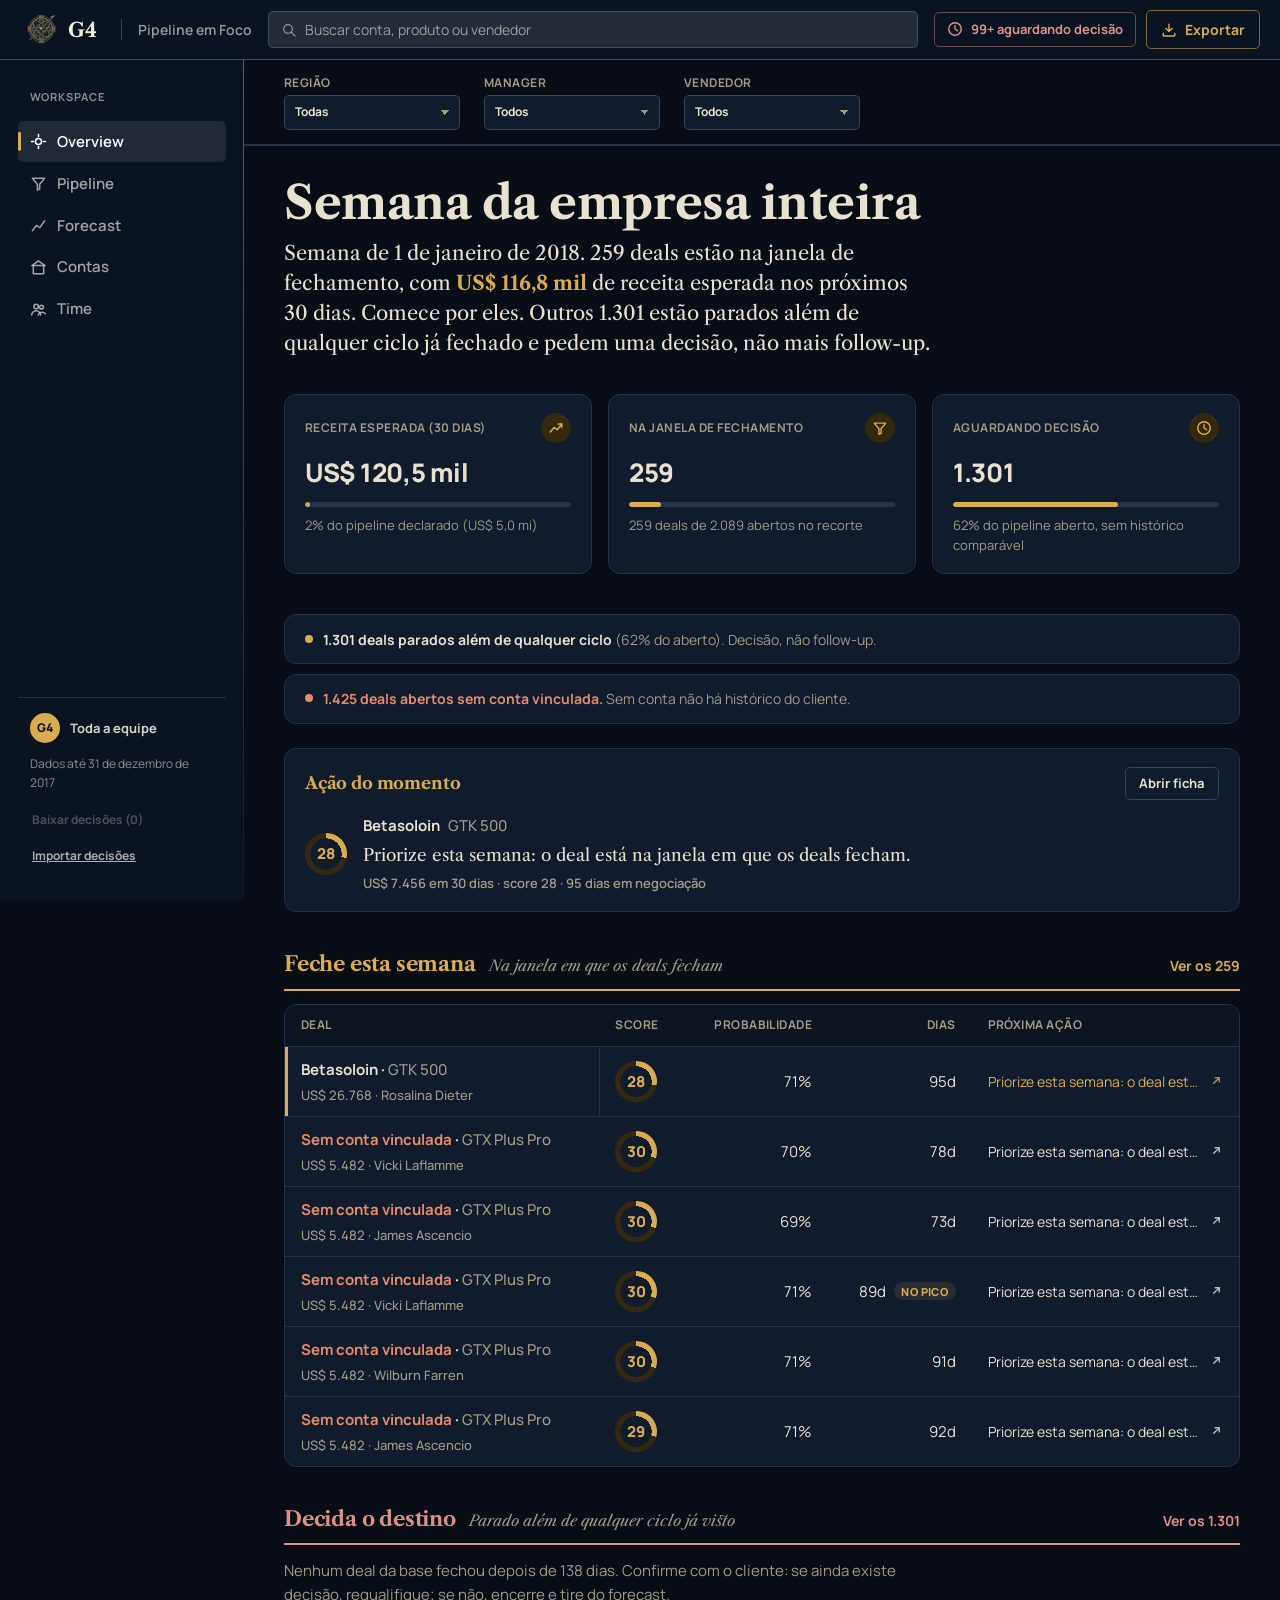
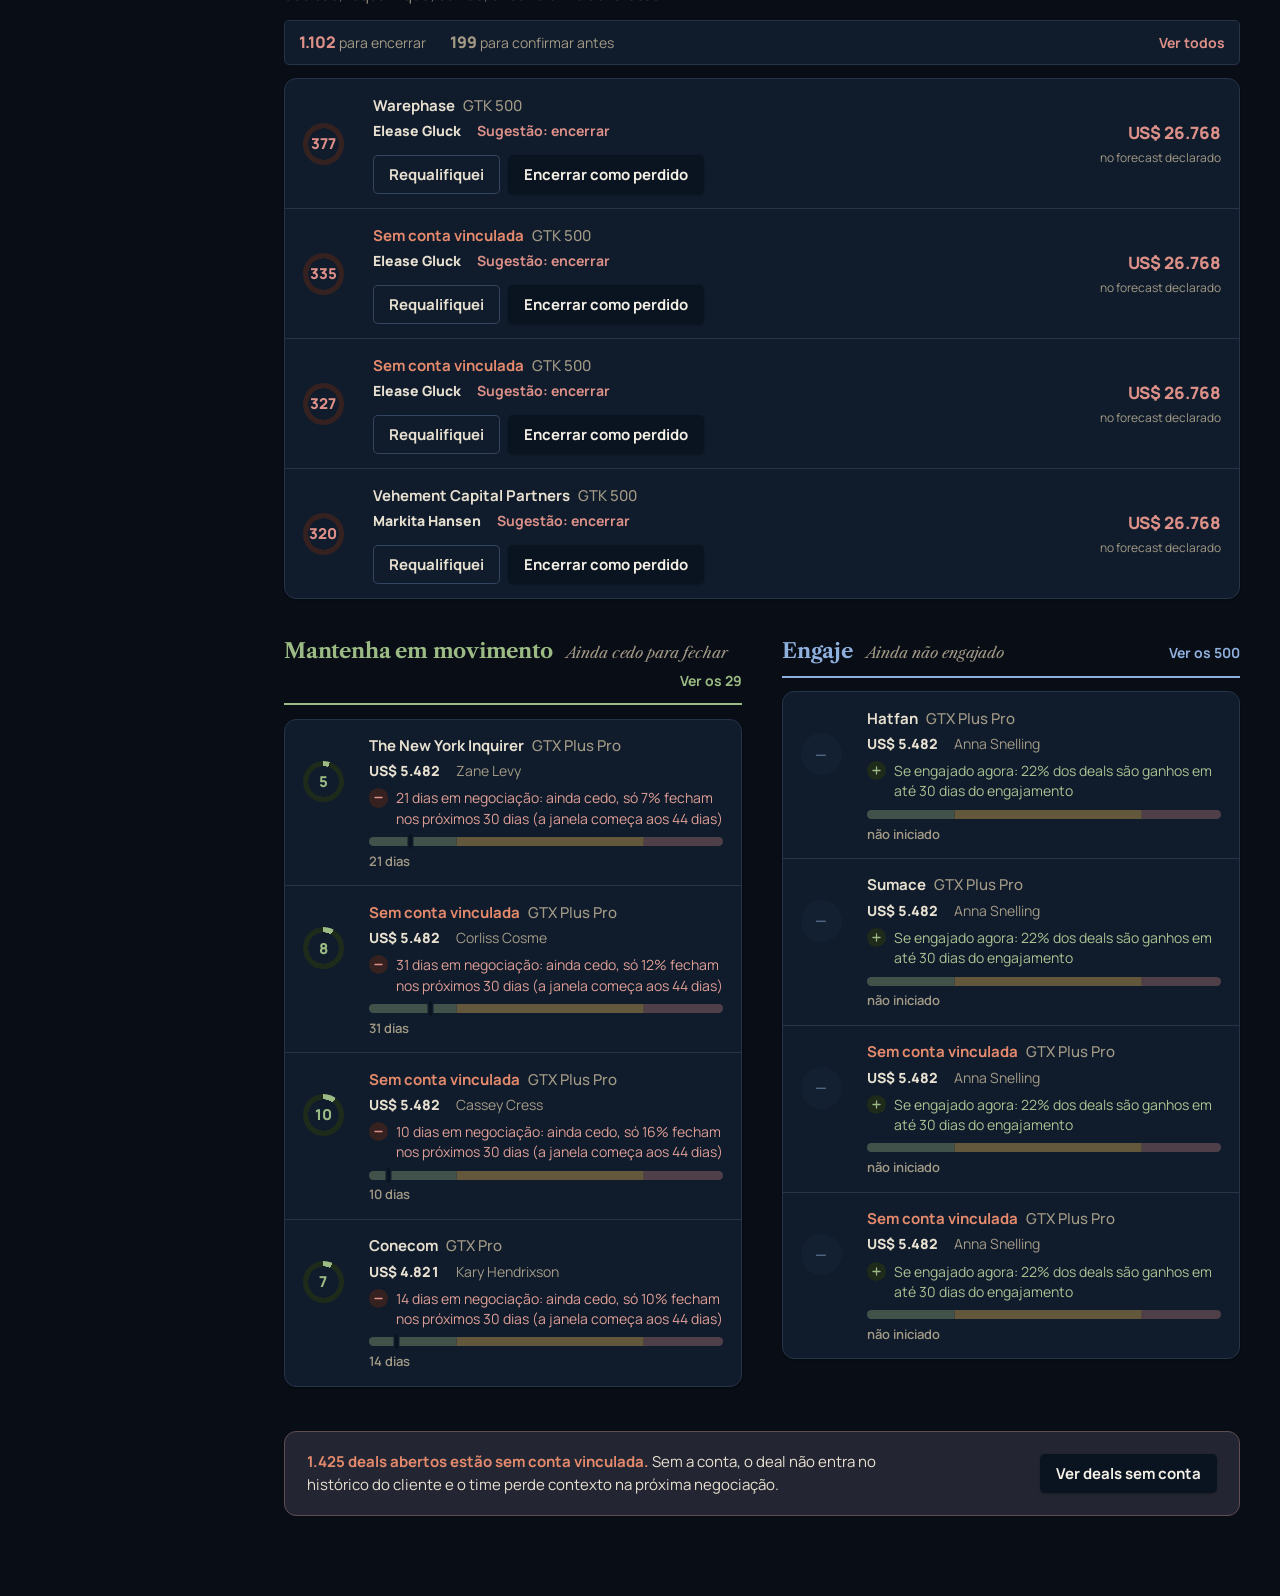
==== index.html @ a4f20138 "Publica o app em GitHub Pages (build de 2026-09-24, commit 1e67bb8) Site estático gerado por 'npm ru" ====
<!doctype html>
<html lang="pt-BR">
  <head>
    <meta charset="UTF-8" />
    <meta name="viewport" content="width=device-width, initial-scale=1.0" />
    <title>Pipeline em Foco</title>
    <meta name="description" content="Onde cada vendedor deve focar esta semana, com o porquê de cada prioridade." />
    <link rel="icon" type="image/png" href="./favicon.png" />
    <link rel="preconnect" href="https://fonts.googleapis.com" />
    <link rel="preconnect" href="https://fonts.gstatic.com" crossorigin />
    <link href="https://fonts.googleapis.com/css2?family=Libre+Caslon+Text:ital,wght@0,400;0,700;1,400&family=Manrope:wght@400;500;600;700;800&display=swap" rel="stylesheet" />
    <script type="module" crossorigin src="./assets/index-DVc0mkAf.js"></script>
    <link rel="stylesheet" crossorigin href="./assets/index-DlvAjtFI.css">
  </head>
  <body>
    <div id="root"></div>
  </body>
</html>
---- assets/index-DlvAjtFI.css ----
:root{--paper:#080d16;--surface:#101c2c;--surface-2:#0d1521;--navy:#0a1421;--navy-2:#16283f;--ink:#e8e0d0;--muted:#a39a86;--line:#263349;--line-strong:#34455e;--fechar:#d9ac52;--fechar-soft:#33290f;--decidir:#dd9088;--decidir-soft:#35211f;--avancar:#9cbb84;--avancar-soft:#1e2a1a;--prospectar:#8fb0dd;--prospectar-soft:#172538;--gold:#d9ac52;--warn:#e58a6c;--focus:#8fb0dd;--decidir-on-navy:#dd9088;--radius-s:5px;--radius-m:12px;--radius-l:16px;--shadow-sm:0 1px 2px #0000004d;--shadow-md:0 8px 24px #0006;--ease:cubic-bezier(.2, .7, .25, 1);--lightningcss-light: ;--lightningcss-dark:initial;color-scheme:dark}:root[data-theme=light]{--paper:#f3ede0;--surface:#fffdf8;--surface-2:#faf5ea;--navy:#12233c;--navy-2:#1b3251;--ink:#1d2637;--muted:#6a6152;--line:#ddd3bf;--line-strong:#c8bda4;--fechar:#8a6212;--fechar-soft:#f4ead2;--decidir:#7c332f;--decidir-soft:#eed9d3;--avancar:#4c6440;--avancar-soft:#dde4d1;--prospectar:#33517d;--prospectar-soft:#d9e2f0;--gold:#b8873b;--warn:#a4472a;--focus:#33517d;--shadow-sm:0 1px 2px #12233c0f, 0 2px 8px #12233c0d;--shadow-md:0 6px 18px #12233c1a, 0 1px 3px #12233c12;--lightningcss-light:initial;--lightningcss-dark: ;color-scheme:light}*{box-sizing:border-box}body{background:var(--paper);color:var(--ink);font-variant-numeric:tabular-nums;-webkit-font-smoothing:antialiased;text-rendering:optimizelegibility;accent-color:var(--gold);margin:0;font:400 15px/1.55 Manrope,system-ui,sans-serif}::selection{background:color-mix(in srgb, var(--gold) 32%, transparent);color:var(--ink)}*{scrollbar-width:thin;scrollbar-color:var(--line-strong) transparent}::-webkit-scrollbar{width:10px;height:10px}::-webkit-scrollbar-thumb{background:var(--line-strong);border:2px solid var(--paper);border-radius:999px}::-webkit-scrollbar-thumb:hover{background:var(--muted)}a{color:inherit;text-underline-offset:3px;transition:text-decoration-thickness .15s var(--ease);text-decoration-thickness:1px}a:hover{text-decoration-thickness:2px}:focus-visible{outline:2px solid var(--focus);outline-offset:2px;border-radius:var(--radius-s)}h1,h2{letter-spacing:-.01em;margin:0;font-family:Libre Caslon Text,Georgia,serif;font-weight:700;line-height:1.12}h1{font-size:clamp(2rem,1.4rem + 2.4vw,2.9rem)}h2{font-size:1.3rem}p{margin:0}.muted{color:var(--muted)}.block{color:var(--muted);font-family:Manrope,sans-serif;font-size:.8125rem;font-weight:500;display:block}.num,.deals .num{text-align:right;white-space:nowrap}.won{color:var(--avancar);font-weight:700}.lost{color:var(--muted)}.boot{color:var(--muted);padding:3rem 1.5rem}.shell{grid-template:"topbar topbar"60px"sidebar main"1fr/244px 1fr;min-height:100vh;display:grid}.topbar{z-index:6;background:var(--navy);color:#f3ede0;border-bottom:1px solid color-mix(in srgb, var(--gold) 35%, transparent);grid-area:topbar;align-items:center;gap:1rem;padding:0 1.25rem;display:flex;position:sticky;top:0}.topbar .brand-word{font-size:1.25rem}.topbar-product{white-space:nowrap;color:#f3ede09e;border-left:1px solid #fff3;margin-left:.1rem;padding-left:1rem;font-size:.875rem;font-weight:600}.topbar-search{background:color-mix(in srgb, white 10%, var(--navy));border-radius:var(--radius-s);min-width:12rem;transition:border-color .15s var(--ease), background .15s var(--ease);border:1px solid #ffffff24;flex:0 42rem;align-items:center;gap:.55rem;margin-inline:auto;padding:.4rem .75rem;display:flex;position:relative}.topbar-search:focus-within{border-color:var(--gold);background:color-mix(in srgb, white 14%, var(--navy))}.topbar-search svg{color:#f3ede08c;flex:none;width:16px;height:16px}.topbar-search input[type=search]{color:#f3ede0;font:inherit;background:0 0;border:0;outline:none;width:100%;min-width:0;padding:0;font-size:.875rem}.topbar-search input::placeholder{color:#f3ede094}.topbar-search-results{z-index:10;background:var(--navy-2);border-radius:var(--radius-m);box-shadow:var(--shadow-md);border:1px solid #ffffff29;position:absolute;top:calc(100% + 8px);left:0;right:0;overflow:hidden}.topbar-search-empty{color:#f3ede08c;margin:0;padding:.9rem 1rem;font-size:.875rem}.topbar-search-results ul{gap:1px;max-height:21rem;margin:0;padding:.35rem;list-style:none;display:grid;overflow-y:auto}.topbar-search-results li a{border-radius:var(--radius-s);color:#f3ede0;transition:background .12s var(--ease);align-items:center;gap:.7rem;padding:.5rem .6rem;text-decoration:none;display:flex}.topbar-search-results li a:hover,.topbar-search-results li a:focus-visible{background:#ffffff17;outline:none}.topbar-search-result-name{min-width:0;font-size:.875rem;font-weight:700;display:grid}.topbar-search-result-name .deal-product{color:#f3ede094;font-size:.75rem;font-weight:500}.topbar-search-result-name .no-account{color:var(--warn);font-weight:700}.topbar-search-result-agent{color:#f3ede094;flex:none;margin-left:auto;font-size:.75rem}.topbar-search-all{width:100%;font:inherit;cursor:pointer;text-align:center;color:var(--gold);transition:background .12s var(--ease);background:#ffffff0a;border:0;border-top:1px solid #ffffff1f;padding:.7rem;font-size:.8125rem;font-weight:700;display:block}.topbar-search-all:hover{background:#ffffff14}.topbar-actions{flex:none;align-items:center;gap:.6rem;margin-left:auto;display:flex}.topbar-queue-chip{border-radius:var(--radius-s);border:1px solid color-mix(in srgb, var(--decidir-on-navy) 42%, transparent);color:var(--decidir-on-navy);transition:background .15s var(--ease), transform .12s var(--ease);flex:none;align-items:center;gap:.45rem;padding:.4rem .8rem;font-size:.8125rem;font-weight:700;text-decoration:none;display:inline-flex}.topbar-queue-chip:hover{background:color-mix(in srgb, var(--decidir-on-navy) 14%, transparent);transform:translateY(-1px)}.topbar-queue-chip svg{flex:none;width:16px;height:16px}.topbar-queue-chip-label{white-space:nowrap}.topbar-export{border-radius:var(--radius-s);border:1px solid color-mix(in srgb, var(--gold) 55%, transparent);color:var(--gold);font:inherit;cursor:pointer;transition:background .15s var(--ease), transform .12s var(--ease);background:0 0;flex:none;align-items:center;gap:.45rem;padding:.45rem .9rem;font-size:.875rem;font-weight:700;display:inline-flex}.topbar-export:hover{background:color-mix(in srgb, var(--gold) 12%, transparent);transform:translateY(-1px)}.topbar-export svg{width:16px;height:16px}.sr-only{clip:rect(0, 0, 0, 0);white-space:nowrap;border:0;width:1px;height:1px;margin:-1px;padding:0;position:absolute;overflow:hidden}.nav{background:var(--navy);color:#f3ede0c7;flex-direction:column;grid-area:sidebar;gap:1.75rem;height:calc(100vh - 60px);padding:1.75rem 1.15rem;display:flex;position:sticky;top:60px}.nav:after{content:"";background:linear-gradient(var(--gold), color-mix(in srgb, var(--gold) 10%, transparent));opacity:.5;width:1px;height:100%;position:absolute;top:0;right:0}.brand{white-space:nowrap;color:#f3ede0;align-items:center;gap:.6rem;padding:0 .4rem;text-decoration:none;display:flex}.brand-mark{object-fit:contain;flex:none;width:32px;height:32px}.brand-word{letter-spacing:-.01em;font-family:Libre Caslon Text,Georgia,serif;font-size:1.12rem;font-weight:700;line-height:1}.nav-section{letter-spacing:.08em;text-transform:uppercase;color:#f3ede08f;margin:0;padding:0 .7rem;font-size:.6875rem;font-weight:700}.nav nav{flex-direction:column;gap:1px;margin-top:-.75rem;display:flex}.nav nav a{border-radius:var(--radius-s);color:#f3ede0a8;transition:color .15s var(--ease), background .15s var(--ease);align-items:center;gap:.65rem;padding:.55rem .7rem;font-size:.9375rem;font-weight:600;text-decoration:none;display:flex;position:relative}.nav nav a svg{flex:none;width:17px;height:17px}.nav nav a:hover{color:#f3ede0;background:#ffffff12}.nav nav a[aria-current=page]{color:#fff;background:#ffffff17}.nav nav a[aria-current=page]:before{content:"";background:var(--gold);border-radius:2px;width:3px;height:1.15rem;position:absolute;top:50%;left:0;transform:translateY(-50%)}.nav-foot{border-top:1px solid #ffffff1f;flex-direction:column;gap:.75rem;margin-top:auto;padding:.9rem .7rem 0;display:flex}.nav-operator{border-radius:var(--radius-s);text-align:left;min-width:0;font:inherit;background:0 0;border:0;align-items:center;gap:.6rem;margin:-.3rem;padding:.3rem;display:flex}button.nav-operator{cursor:pointer;transition:background .15s var(--ease)}button.nav-operator:hover{background:#ffffff14}.nav-operator-avatar{background:var(--gold);width:1.9rem;height:1.9rem;color:var(--navy);border-radius:50%;flex:none;place-items:center;font-size:.75rem;font-weight:800;display:inline-grid}.nav-operator-name{color:#f3ede0e0;text-overflow:ellipsis;white-space:nowrap;font-size:.8125rem;font-weight:700;overflow:hidden}.nav-foot-date{color:#f3ede08f;margin:0;font-size:.75rem}.nav-backup{flex-direction:column;align-items:flex-start;gap:.3rem;display:flex}.nav-backup .btn-link{color:#f3ede0b3;font-size:.75rem}.nav-backup .btn-link:hover{color:#f3ede0}.nav-backup .btn-link:disabled{opacity:.4;cursor:default;text-decoration:none}.nav-backup-error{color:var(--decidir-on-navy);margin:0;font-size:.75rem}.main{grid-area:main;min-width:0}main{width:100%;max-width:1440px;animation:rise .5s var(--ease) both;margin-inline:auto;padding:2rem 2.5rem 5rem}@keyframes rise{0%{opacity:.4;transform:translateY(6px)}to{opacity:1;transform:none}}.filters{z-index:3;background:var(--paper);width:100%;max-width:1440px;box-shadow:0 1px 0 var(--line), 0 6px 16px -12px #060c1559;border-bottom:1px solid var(--line);flex-wrap:wrap;align-items:end;gap:.75rem 1.5rem;margin-inline:auto;padding:.85rem 2.5rem;display:flex;position:sticky;top:60px}.filter-field{letter-spacing:.04em;text-transform:uppercase;color:var(--muted);gap:3px;font-size:.75rem;font-weight:700;display:grid}.filter-control{display:flex;position:relative}.filter-field.is-active select{border-color:var(--focus);background-color:color-mix(in srgb, var(--focus) 12%, var(--surface));padding-right:3.4rem}.filter-clear{z-index:1;cursor:pointer;width:1.25rem;height:1.25rem;color:var(--muted);transition:background .15s var(--ease), color .15s var(--ease);background:0 0;border:0;border-radius:50%;place-items:center;padding:0;font-size:1.05rem;line-height:1;display:inline-grid;position:absolute;top:50%;right:1.55rem;transform:translateY(-50%)}.filter-clear:hover{background:color-mix(in srgb, var(--muted) 20%, transparent);color:var(--ink)}.filters-summary{align-self:center;align-items:center;gap:.75rem;margin-left:auto;display:flex}.filters-count{color:var(--muted);text-transform:none;letter-spacing:normal;font-size:.8125rem;font-weight:600}select,input[type=search]{font:inherit;color:var(--ink);background:var(--surface);border:1px solid var(--line-strong);border-radius:var(--radius-s);min-width:11rem;transition:border-color .15s var(--ease), box-shadow .15s var(--ease), background-color .15s var(--ease);padding:.45rem .65rem}select:hover,input[type=search]:hover{border-color:var(--muted)}select:focus-visible,input:focus-visible{border-color:var(--focus);box-shadow:0 0 0 3px color-mix(in srgb, var(--focus) 18%, transparent);outline:none}select{appearance:none;cursor:pointer;background-image:linear-gradient(45deg, transparent 50%, var(--muted) 50%), linear-gradient(135deg, var(--muted) 50%, transparent 50%);background-position:right .85rem center,right .6rem center;background-repeat:no-repeat;background-size:5px 5px,5px 5px;width:100%;padding-right:2rem}.btn,.btn-link{font:inherit;cursor:pointer;border-radius:var(--radius-s);transition:transform .12s var(--ease), box-shadow .15s var(--ease), background .15s var(--ease), opacity .15s;align-items:center;gap:.4rem;font-weight:700;text-decoration:none;display:inline-flex}.btn{background:var(--navy);color:#f6f1e6;box-shadow:var(--shadow-sm);border:0;padding:.5rem 1rem}.btn:hover{box-shadow:var(--shadow-md);transform:translateY(-1px)}.btn:active{transform:none}.btn-quiet{background:var(--surface);color:var(--ink);box-shadow:inset 0 0 0 1px var(--line-strong)}.btn-quiet:hover{box-shadow:inset 0 0 0 1px var(--muted);transform:translateY(-1px)}.btn-link{color:var(--prospectar);background:0 0;border:0;padding:.4rem .15rem;text-decoration:underline;text-decoration-thickness:1px}.btn-link:hover{text-decoration-thickness:2px}.more{margin-top:1.25rem}.pager{border-top:1px solid var(--line);color:var(--muted);flex-wrap:wrap;align-items:center;gap:.75rem;margin-top:1.1rem;padding:.8rem 0 0;font-size:.875rem;display:flex}.pager-info{margin-right:auto;font-weight:600}.pager-page{color:var(--ink);font-weight:700}.pager .btn{padding:.4rem .9rem}.pager .btn:disabled{opacity:.45;cursor:not-allowed;box-shadow:none;transform:none}.page-head{gap:.6rem;max-width:72ch;margin-bottom:2.25rem;display:grid}.lede{color:var(--ink);font-family:Libre Caslon Text,Georgia,serif;font-size:1.25rem;font-weight:400;line-height:1.5}.lede strong{color:var(--fechar);font-weight:700}.back{color:var(--muted);align-items:center;gap:.3rem;margin-bottom:1.25rem;font-weight:700;text-decoration:none;display:inline-flex}.back:before{content:"";background-color:currentColor;width:.55em;height:.55em;display:inline-block;-webkit-mask:url("data:image/svg+xml,%3Csvg xmlns='http://www.w3.org/2000/svg' viewBox='0 0 24 24'%3E%3Cpath d='M15 5l-7 7 7 7' fill='none' stroke='black' stroke-width='2.6' stroke-linecap='round' stroke-linejoin='round'/%3E%3C/svg%3E") 50%/contain no-repeat;mask:url("data:image/svg+xml,%3Csvg xmlns='http://www.w3.org/2000/svg' viewBox='0 0 24 24'%3E%3Cpath d='M15 5l-7 7 7 7' fill='none' stroke='black' stroke-width='2.6' stroke-linecap='round' stroke-linejoin='round'/%3E%3C/svg%3E") 50%/contain no-repeat}.back:hover{color:var(--ink)}.stat-row{grid-template-columns:repeat(3,1fr);gap:1rem;margin-bottom:2.5rem;display:grid}.stat-card{border-radius:var(--radius-m);background:var(--surface);border:1px solid var(--line);box-shadow:var(--shadow-sm);padding:1.1rem 1.25rem}.stat-card-head{justify-content:space-between;align-items:center;gap:.5rem;margin-bottom:.6rem;display:flex}.stat-card-label{letter-spacing:.04em;text-transform:uppercase;color:var(--muted);font-size:.75rem;font-weight:700}.stat-card-icon{background:var(--fechar-soft);width:1.9rem;height:1.9rem;color:var(--fechar);border-radius:50%;flex:none;place-items:center;display:inline-grid}.stat-card-icon svg{width:16px;height:16px}.stat-card-value{letter-spacing:-.01em;color:var(--ink);font-size:1.6rem;font-weight:800}.stat-card-bar{background:var(--line);border-radius:999px;height:5px;margin-top:.6rem;overflow:hidden}.stat-card-bar span{background:var(--gold);border-radius:999px;height:100%;display:block}.stat-card-caption{color:var(--muted);margin-top:.5rem;font-size:.8125rem}section{margin-top:2.75rem}section>h2{margin-bottom:.85rem}.section-head{flex-wrap:wrap;justify-content:space-between;align-items:center;gap:.75rem;margin-bottom:.85rem;display:flex}.empty{color:var(--muted);padding:1.25rem 0;font-family:Libre Caslon Text,Georgia,serif;font-size:1.0625rem}.queue-note{color:var(--muted);max-width:72ch;margin-bottom:.85rem;line-height:1.6}ul.plain{gap:.6rem;max-width:76ch;padding-left:0;list-style:none;display:grid}ul.plain li{padding-left:1.25rem;line-height:1.55;position:relative}ul.plain li:before{content:"";background:var(--gold);border-radius:50%;width:5px;height:5px;position:absolute;top:.62em;left:0}.myday .queue{margin-top:2.5rem}.queue-head{border-bottom:2px solid var(--c,var(--line-strong));flex-wrap:wrap;align-items:baseline;gap:.35rem .85rem;margin-bottom:.85rem;padding-bottom:.7rem;display:flex}.queue-fechar{--c:var(--fechar)}.queue-decidir{--c:var(--decidir)}.queue-avancar{--c:var(--avancar)}.queue-prospectar{--c:var(--prospectar)}.queue-head h2{color:var(--c,var(--ink))}.queue-hint{color:var(--muted);font-family:Libre Caslon Text,Georgia,serif;font-size:.9375rem;font-style:italic}.queue-all{color:var(--c,var(--prospectar));margin-left:auto;font-size:.875rem;font-weight:700;text-decoration:none}.queue-all:hover{text-decoration:underline}.queue-pair{grid-template-columns:1fr 1fr;gap:1.5rem 2.5rem;display:grid}.queue-pair .deal-row{grid-template-columns:3rem 1fr}.queue-pair .deal-row .ruler{grid-column:2}.deal-list{background:var(--surface);border-radius:var(--radius-m);box-shadow:var(--shadow-sm);border:1px solid var(--line);margin:0;padding:0;list-style:none;overflow:hidden}.deal-row{border-bottom:1px solid var(--line);transition:background .15s var(--ease);grid-template-columns:3.25rem minmax(0,1fr) minmax(170px,270px);align-items:center;gap:.5rem 1.15rem;padding:.9rem 1.1rem;display:grid}.deal-list .deal-row:last-child{border-bottom:0}.deal-row:hover{background:var(--surface-2)}.deal-row-main{gap:.2rem;min-width:0;display:grid}.deal-row-title{color:var(--ink);flex-wrap:wrap;align-items:baseline;gap:0 .5rem;font-weight:700;text-decoration:none;display:flex}.deal-row-title:hover{color:var(--fechar);text-underline-offset:3px;text-decoration:underline}.deal-row-sub{color:var(--muted);flex-wrap:wrap;align-items:baseline;gap:0 1rem;font-size:.875rem;display:flex}.deal-row-sub>span:first-child{color:var(--ink);font-variant-numeric:tabular-nums;font-weight:800}.deal-product{color:var(--muted);font-size:.9375rem;font-weight:500}.no-account{color:var(--warn)}.decision{flex-wrap:wrap;align-items:center;gap:.5rem;margin-top:.6rem;display:flex}.decision.done{color:var(--muted);gap:.35rem;margin-top:.6rem;font-size:.875rem;display:grid}.decision.done p{align-items:center;gap:.5rem;display:flex}.decision-note{font:inherit;color:var(--ink);background:var(--surface);border:1px solid var(--line-strong);border-radius:var(--radius-s);max-width:32rem;padding:.35rem .6rem;font-size:.8125rem}.decision-note:focus-visible{border-color:var(--focus);box-shadow:0 0 0 3px color-mix(in srgb, var(--focus) 18%, transparent);outline:none}.stalled-row .stalled-value{text-align:right;align-self:center;justify-items:end;gap:.15rem;display:grid}.stalled-row .stalled-value strong{color:var(--decidir);font-size:1.0625rem;font-weight:800}.stalled-row .stalled-value span{color:var(--muted);font-size:.75rem}.suggestion{font-weight:700}.suggestion-encerrar{color:var(--decidir)}.suggestion-confirmar{color:var(--muted)}.hygiene{border-radius:var(--radius-m);background:color-mix(in srgb, var(--warn) 9%, var(--surface));border:1px solid color-mix(in srgb, var(--warn) 30%, var(--line));flex-wrap:wrap;justify-content:space-between;align-items:center;gap:1rem;margin-top:2.75rem;padding:1.15rem 1.35rem;display:flex}.hygiene p{max-width:70ch;line-height:1.55}.hygiene strong{color:var(--warn)}.health-strip{gap:.6rem;margin-top:1.25rem;display:grid}.health-item{color:var(--muted);border-radius:var(--radius-m);background:var(--surface);border:1px solid var(--line);align-items:baseline;gap:.65rem;padding:.85rem 1.25rem;font-size:.875rem;line-height:1.5;display:flex}.health-item strong{color:var(--ink);font-weight:700}.health-dot{background:var(--fechar);border-radius:50%;flex:none;width:8px;height:8px;transform:translateY(-2px)}.health-item-warn .health-dot{background:var(--warn)}.health-item-warn strong{color:var(--warn)}.razor{background:var(--surface);border:1px solid var(--line);border-radius:var(--radius-m);gap:.9rem;margin-top:1.5rem;padding:1.1rem 1.25rem;display:grid}.razor-head{justify-content:space-between;align-items:center;gap:.75rem;display:flex}.razor-head h2{color:var(--fechar);font-size:1.0625rem}.razor-open{color:var(--ink);border-radius:var(--radius-s);border:1px solid var(--line-strong);transition:background .15s var(--ease), border-color .15s var(--ease);padding:.35rem .85rem;font-size:.8125rem;font-weight:700;text-decoration:none}.razor-open:hover{background:var(--surface-2);border-color:var(--muted)}.razor-body{align-items:center;gap:1rem;display:flex}.razor-score{flex:none}.razor-main{gap:.35rem;min-width:0;display:grid}.razor-action{color:var(--ink);margin:0;font-family:Libre Caslon Text,Georgia,serif;font-size:1.0625rem;line-height:1.45}.razor-meta{color:var(--muted);margin:0;font-size:.8125rem;font-weight:600}.decide-split{border-radius:var(--radius-s);background:var(--surface);border:1px solid var(--line);color:var(--muted);flex-wrap:wrap;align-items:center;gap:.75rem 1.5rem;margin-bottom:.85rem;padding:.55rem .9rem;font-size:.875rem;display:flex}.decide-split strong{font-size:1rem;font-weight:800}.decide-split-encerrar strong{color:var(--decidir)}.decide-split-confirmar strong{color:var(--muted)}.decide-split .queue-all{margin-left:auto}.peak-badge{letter-spacing:.04em;text-transform:uppercase;color:var(--fechar);background:color-mix(in srgb, var(--fechar) 12%, var(--surface));border-radius:999px;padding:.1rem .45rem;font-size:.6875rem;font-weight:800}.score{--ring-bg:var(--surface);color:var(--c);background:radial-gradient(closest-side, var(--ring-bg) 74%, transparent 75% 100%), conic-gradient(var(--c) calc(var(--pct,0) * 1%), var(--c-soft) 0);transition:transform .15s var(--ease), background-color .15s var(--ease);border-radius:50%;place-items:center;font-weight:800;display:inline-grid}.deal-row:hover .score,.deals tbody tr:hover .score{--ring-bg:var(--surface-2);transform:scale(1.06)}.score-sm{width:2.6rem;height:2.6rem;font-size:.9375rem}.score-lg{letter-spacing:-.03em;width:5.75rem;height:5.75rem;font-size:2.35rem}.score-none{opacity:.55;background:var(--c-soft);font-weight:600}.on-fechar{--c:var(--fechar);--c-soft:var(--fechar-soft)}.on-decidir{--c:var(--decidir);--c-soft:var(--decidir-soft)}.on-avancar{--c:var(--avancar);--c-soft:var(--avancar-soft)}.on-prospectar{--c:var(--prospectar);--c-soft:var(--prospectar-soft)}.tag{letter-spacing:.03em;text-transform:uppercase;border-radius:999px;padding:.1rem .6rem;font-size:.75rem;font-weight:700;display:inline-block}.tag-fechar{color:var(--fechar);background:var(--fechar-soft)}.tag-decidir{color:var(--decidir);background:var(--decidir-soft)}.tag-avancar{color:var(--avancar);background:var(--avancar-soft)}.tag-prospectar{color:var(--prospectar);background:var(--prospectar-soft)}.ruler{gap:.3rem;display:grid;position:relative}.ruler svg{width:100%;box-shadow:inset 0 0 0 1px color-mix(in srgb, var(--ink) 8%, transparent);border-radius:999px;display:block}.ruler-sm svg{height:9px}.ruler-lg svg{height:16px}.z-avancar{fill:color-mix(in srgb, var(--avancar) 34%, var(--surface))}.z-fechar{fill:color-mix(in srgb, var(--fechar) 42%, var(--surface))}.z-decidir{fill:color-mix(in srgb, var(--decidir) 30%, var(--surface))}.ruler-mark{background:var(--navy);width:3px;height:15px;box-shadow:0 0 0 1.5px var(--surface);border-radius:2px;margin-left:-1.5px;position:absolute;top:-3px}.ruler-lg .ruler-mark{width:4px;height:24px;margin-left:-2px;top:-4px}.ruler-label{color:var(--muted);font-size:.8125rem;font-weight:600}.ruler-ticks{height:1.4rem;color:var(--muted);font-size:.8125rem;position:relative}.ruler-ticks span{white-space:nowrap;position:absolute}.ruler-ticks span:last-child{transform:translate(-100%)}.toolbar{flex-wrap:wrap;align-items:center;gap:.75rem 1rem;margin-bottom:1.25rem;display:flex}.toolbar input[type=search]{flex:16rem}.tabs{background:var(--surface);border-radius:var(--radius-m);box-shadow:inset 0 0 0 1px var(--line);flex-wrap:wrap;gap:2px;padding:3px;display:flex}.tabs a{color:var(--muted);transition:color .15s var(--ease), background .15s var(--ease);border-radius:8px;padding:.4rem .85rem;font-weight:600;text-decoration:none}.tabs a:hover{color:var(--ink)}.tabs a[aria-current=page]{background:var(--navy);color:#f6f1e6}.tabs a[aria-current=page] .count{color:#f6f1e6b3}.count{color:var(--muted);font-weight:600}.tabs a.tab-encerrados{color:var(--warn)}.tabs a.tab-encerrados[aria-current=page]{background:var(--navy);color:#f6f1e6}.tabs a.tab-encerrados[aria-current=page] .count{color:#f6f1e6b3}.table-wrap{background:var(--surface);border-radius:var(--radius-m);box-shadow:var(--shadow-sm);border:1px solid var(--line);overflow-x:auto}table.deals{border-collapse:collapse;width:100%}.deals th,.deals td{text-align:left;border-bottom:1px solid var(--line);vertical-align:middle;padding:.7rem 1rem}.deals thead th{color:var(--muted);white-space:nowrap;text-transform:uppercase;letter-spacing:.04em;background:var(--surface-2);font-size:.75rem;font-weight:700;position:relative}.deals thead th.num{text-align:right}.deals thead button{width:calc(100% + 2rem);font:inherit;color:inherit;cursor:pointer;text-transform:inherit;letter-spacing:inherit;text-align:inherit;background:0 0;border:0;margin:-.7rem -1rem;padding:.7rem 1rem;display:block}.deals thead th.num button{text-align:right}.deals thead button:hover{color:var(--ink)}.deals thead th[aria-sort]{color:var(--fechar)}.deals thead th[aria-sort] button:after{content:"";vertical-align:-.05em;width:.6em;height:.6em;-webkit-mask:var(--sort-icon) center / contain no-repeat;mask:var(--sort-icon) center / contain no-repeat;-webkit-mask:var(--sort-icon) center / contain no-repeat;background-color:currentColor;margin-left:.3em;display:inline-block}.deals thead th[aria-sort=descending] button{--sort-icon:url("data:image/svg+xml,%3Csvg xmlns='http://www.w3.org/2000/svg' viewBox='0 0 24 24'%3E%3Cpath d='M6 9l6 6 6-6' fill='none' stroke='black' stroke-width='2.6' stroke-linecap='round' stroke-linejoin='round'/%3E%3C/svg%3E")}.deals thead th[aria-sort=ascending] button{--sort-icon:url("data:image/svg+xml,%3Csvg xmlns='http://www.w3.org/2000/svg' viewBox='0 0 24 24'%3E%3Cpath d='M6 15l6-6 6 6' fill='none' stroke='black' stroke-width='2.6' stroke-linecap='round' stroke-linejoin='round'/%3E%3C/svg%3E")}.deals tbody tr{transition:background .12s var(--ease)}.deals tbody tr:hover{background:var(--surface-2)}.deals tbody tr:last-child>*{border-bottom:0}.deals tbody th{font-weight:700}.deals th.cell-pin,.deals td.cell-pin{z-index:1;background:var(--surface);box-shadow:1px 0 0 var(--line);position:sticky;left:0}.deals thead th.cell-pin{background:var(--surface-2);z-index:2}.deals tbody tr:hover td.cell-pin{background:var(--surface-2)}.cell-check{white-space:nowrap;width:1px}.cell-check input[type=checkbox]{cursor:pointer;width:1.15rem;height:1.15rem}.row-selected{background:color-mix(in srgb, var(--focus) 8%, transparent)}.row-selected:hover{background:color-mix(in srgb, var(--focus) 12%, transparent)}.bulk-bar{border-radius:var(--radius-m);background:color-mix(in srgb, var(--focus) 10%, var(--surface));border:1px solid color-mix(in srgb, var(--focus) 30%, transparent);flex-wrap:wrap;align-items:center;gap:.6rem .9rem;margin-bottom:.75rem;padding:.7rem 1rem;font-size:.875rem;font-weight:600;display:flex}.bulk-undo{border-radius:var(--radius-m);background:var(--avancar-soft);color:var(--avancar);border:1px solid color-mix(in srgb, var(--avancar) 30%, transparent);flex-direction:column;gap:.3rem;margin-bottom:.75rem;padding:.6rem 1rem;font-size:.875rem;font-weight:600;display:flex}.bulk-undo-bar{flex-wrap:wrap;align-items:center;gap:.85rem;display:flex}.bulk-undo .btn-link{color:var(--avancar);text-decoration:underline}.bulk-undo-panel{border:1px solid color-mix(in srgb, var(--avancar) 28%, transparent);border-radius:var(--radius-s);background:color-mix(in srgb, var(--avancar) 6%, transparent);gap:.7rem;margin-top:.2rem;padding:.7rem .85rem;display:grid}.bulk-undo-names{flex-wrap:wrap;align-items:center;gap:.5rem;display:flex}.bulk-undo-names input{font:inherit;border:1px solid var(--line-strong);border-radius:var(--radius-s);color:var(--ink);background:var(--surface);flex:18rem;padding:.35rem .6rem;font-size:.8125rem}.bulk-undo-names input:focus-visible{border-color:var(--focus);box-shadow:0 0 0 3px color-mix(in srgb, var(--focus) 18%, transparent);outline:none}.bulk-undo-list{gap:.15rem;max-height:15rem;margin:0;padding:0;list-style:none;display:grid;overflow-y:auto}.bulk-undo-list li{border-top:1px solid color-mix(in srgb, var(--avancar) 12%, transparent)}.bulk-undo-list label{cursor:pointer;align-items:center;gap:.55rem;padding:.3rem .2rem;display:flex}.bulk-undo-list input[type=checkbox]{cursor:pointer;width:1.05rem;height:1.05rem}.bulk-undo-list .deal-product{color:color-mix(in srgb, var(--avancar) 70%, var(--ink))}.bulk-undo-actions{flex-wrap:wrap;align-items:center;gap:.7rem;display:flex}.cell-deal{min-width:12rem;color:var(--ink);gap:.2rem;font-weight:700;text-decoration:none;display:grid}.cell-deal:hover{color:var(--fechar);text-decoration:underline}.cell-deal-sub{color:var(--muted);font-size:.8125rem;font-weight:500;text-decoration:none}.cell-score{text-align:center}.close-table .cell-action a span{-webkit-line-clamp:1}.close-table td.num .peak-badge{vertical-align:1px;margin-left:.5rem}.cell-ruler{min-width:150px}.cell-action{min-width:160px;max-width:240px}.cell-action a{max-width:100%;color:var(--ink);align-items:flex-start;gap:.4rem;font-size:.875rem;line-height:1.4;text-decoration:none;display:inline-flex}.cell-action a span{-webkit-line-clamp:3;-webkit-box-orient:vertical;display:-webkit-box;overflow:hidden}.cell-action a svg{opacity:.8;flex:none;width:13px;height:13px;margin-top:.15rem}.cell-action a:hover{color:var(--rc,var(--fechar))}.cell-action a:hover svg{opacity:1}tr.row-fechar .cell-action a{color:var(--fechar)}tr.row-avancar .cell-action a{color:color-mix(in srgb, var(--avancar) 70%, var(--ink))}tr.row-prospectar .cell-action a{color:var(--muted)}tr.row-decidir .cell-action a{color:color-mix(in srgb, var(--decidir) 78%, var(--ink))}.row-fechar td:first-child,.row-decidir td:first-child,.row-avancar td:first-child,.row-prospectar td:first-child{box-shadow:inset 3px 0 0 var(--rc), 1px 0 0 var(--line)}.row-fechar{--rc:var(--fechar)}.row-decidir{--rc:var(--decidir)}.row-avancar{--rc:var(--avancar)}.row-prospectar{--rc:var(--prospectar)}.row-encerrado td:first-child{box-shadow:inset 3px 0 0 var(--warn), 1px 0 0 var(--line)}.row-encerrado{color:var(--ink)}.cell-note{max-width:30rem;color:var(--muted)}.cell-note span{word-break:break-word;display:block}.board{grid-template-columns:repeat(4,minmax(230px,1fr));gap:1.15rem;padding-bottom:.5rem;display:grid;overflow-x:auto}.board-col{border-top:3px solid var(--c,var(--line));flex-direction:column;gap:.6rem;margin:0;padding-top:.85rem;display:flex}.col-fechar{--c:var(--fechar)}.col-decidir{--c:var(--decidir)}.col-avancar{--c:var(--avancar)}.col-prospectar{--c:var(--prospectar)}.board-col>h2{color:var(--c,var(--ink));margin:0;font-size:1.15rem}.board-col>.queue-hint{margin-bottom:.35rem}.card{background:var(--surface);border-radius:var(--radius-m);color:var(--ink);border:1px solid var(--line);box-shadow:var(--shadow-sm);transition:transform .15s var(--ease), box-shadow .15s var(--ease), border-color .15s var(--ease);gap:.55rem;padding:.85rem .95rem;text-decoration:none;display:grid}.card:hover{box-shadow:var(--shadow-md);border-color:color-mix(in srgb, var(--c) 40%, var(--line));transform:translateY(-2px)}.card-top{justify-content:space-between;align-items:start;gap:.5rem;display:flex}.card-name{font-weight:700;display:grid}.card-sub{color:var(--muted);font-size:.8125rem}.deal-head{border-radius:var(--radius-l);background:var(--navy);color:#f3ede0;box-shadow:var(--shadow-md);grid-template-columns:1fr auto;align-items:center;gap:1.75rem;margin-top:.5rem;padding:1.6rem 1.75rem;display:grid}.deal-head .deal-name h1,.deal-head h1{color:#fff}.deal-name{gap:.3rem;display:grid}.deal-name .deal-product{color:color-mix(in srgb, var(--gold) 80%, #f3ede0);font-size:1.0625rem;font-weight:600}.deal-head .no-account{color:#dc9276}.deal-meta{color:#f3ede0b8;margin-top:.6rem}.deal-score{text-align:right;color:#f3ede0bf;justify-items:end;gap:.6rem;max-width:19rem;font-size:.875rem;display:grid}.deal-head .score{--ring-bg:var(--navy);filter:drop-shadow(0 4px 14px #060c1559)}.action{border-radius:var(--radius-m);background:var(--c-soft);border:1px solid color-mix(in srgb, var(--c) 26%, transparent);margin-top:1.5rem;padding:1.2rem 1.4rem}.action h2{text-transform:uppercase;letter-spacing:.06em;color:var(--c);margin-bottom:.35rem;font-family:Manrope,sans-serif;font-size:.75rem}.action p{color:var(--ink);font-family:Libre Caslon Text,Georgia,serif;font-size:1.3rem;font-weight:700;line-height:1.3}.facts{background:var(--line);border-radius:var(--radius-m);box-shadow:var(--shadow-sm);border:1px solid var(--line);grid-template-columns:repeat(auto-fit,minmax(165px,1fr));gap:1px;margin:1.75rem 0 0;display:grid;overflow:hidden}.facts>div{background:var(--surface);padding:1rem 1.15rem}.facts dt{color:var(--muted);text-transform:uppercase;letter-spacing:.03em;font-size:.75rem;font-weight:700}.facts dd{letter-spacing:-.01em;margin:.25rem 0 0;font-size:1.4rem;font-weight:800}.facts-big dd{letter-spacing:-.02em;font-size:2.15rem}.facts p{color:var(--muted);margin-top:.35rem;font-size:.8125rem;line-height:1.5}.reasons{gap:.65rem;max-width:76ch;margin:0;padding:0;list-style:none;display:grid}.reason{grid-template-columns:1.6rem 1fr;align-items:start;gap:.65rem;line-height:1.5;display:grid}.reason-icon{border-radius:50%;place-items:center;width:1.6rem;height:1.6rem;font-size:.9375rem;font-weight:800;display:grid}.reason-up .reason-icon{color:var(--avancar);background:var(--avancar-soft)}.reason-down .reason-icon{color:var(--decidir);background:var(--decidir-soft)}.reason-info .reason-icon{color:var(--muted);background:var(--surface-2);box-shadow:inset 0 0 0 1px var(--line-strong)}.reason-warn .reason-icon{color:var(--surface);background:var(--warn)}.reason-up{color:color-mix(in srgb, var(--avancar) 78%, var(--ink))}.reason-down{color:color-mix(in srgb, var(--decidir) 78%, var(--ink))}.reason-info{color:var(--muted)}.reason-warn{color:var(--warn)}.reason-primary{color:var(--ink);font-weight:600}.reason-primary .reason-icon{width:1.9rem;height:1.9rem}.reason-compact{color:var(--muted);grid-template-columns:1.2rem 1fr;gap:.5rem;margin:.2rem 0 0;font-size:.875rem;line-height:1.45}.reason-compact .reason-icon{width:1.2rem;height:1.2rem}.reason-compact .reason-icon svg{width:11px;height:11px}.reason-compact .reason-text{-webkit-line-clamp:2;-webkit-box-orient:vertical;display:-webkit-box;overflow:hidden}.reason-compact.reason-up{color:color-mix(in srgb, var(--avancar) 82%, var(--ink))}.reason-compact.reason-down{color:color-mix(in srgb, var(--decidir) 82%, var(--ink))}.reason-compact.reason-warn{color:color-mix(in srgb, var(--warn) 82%, var(--ink))}.context ul{gap:.6rem;max-width:76ch;padding-left:0;list-style:none;display:grid}.context ul li{padding-left:1.25rem;line-height:1.55;position:relative}.context ul li:before{content:"";background:var(--gold);border-radius:50%;width:5px;height:5px;position:absolute;top:.6em;left:0}.curve{background:var(--surface);border-radius:var(--radius-m);box-shadow:var(--shadow-sm);border:1px solid var(--line);margin:1.25rem 0 0;padding:1.25rem;position:relative}.curve svg{cursor:crosshair;width:100%;height:auto;display:block}.curve .grid{stroke:var(--line);stroke-width:1px}.curve .axis{fill:var(--muted);font-family:Manrope,sans-serif;font-size:13px}.curve .area-close{fill:var(--fechar);opacity:.18}.curve rect.z-fechar{opacity:.5}.curve .line-win{fill:none;stroke:var(--navy);stroke-width:2.5px}.curve .line-base{stroke:var(--muted);stroke-dasharray:4 4}.curve .line-now{stroke:var(--fechar);stroke-width:1.5px}.curve .dot-now{fill:var(--surface);stroke:var(--fechar);stroke-width:2.5px}.curve .curve-hover .line-now,.curve .curve-hover .dot-now{stroke:var(--focus)}.curve figcaption{color:var(--muted);flex-wrap:wrap;gap:.3rem 1.5rem;margin-top:.75rem;font-size:.8125rem;display:flex}.curve-tooltip{z-index:2;pointer-events:none;background:var(--navy);color:#f3ede0;border-radius:var(--radius-s);white-space:nowrap;box-shadow:var(--shadow-md);padding:.5rem .7rem;font-size:.8125rem;line-height:1.4;position:absolute;top:1.35rem;transform:translate(-50%)}.curve-tooltip strong{margin-bottom:.15rem;font-weight:800;display:block}.curve-tooltip span{color:#f3ede0c7;display:block}.key:before{content:"";vertical-align:middle;border-radius:2px;width:14px;height:3px;margin-right:6px;display:inline-block}.key-win:before{background:var(--navy)}.key-close:before{background:var(--fechar);opacity:.4;height:10px}.key-base:before{border-top:2px dashed var(--muted);height:0}.method .ruler{margin-top:1.25rem}.method section>p{max-width:72ch;line-height:1.6}.stack{border-radius:var(--radius-s);height:32px;box-shadow:var(--shadow-sm);gap:2px;display:flex;overflow:hidden}.stack a{transition:filter .15s var(--ease);display:block}.stack a:hover,.stack a:focus-visible{filter:brightness(1.15)}.stack-fechar{background:var(--fechar)}.stack-avancar{background:var(--avancar)}.stack-prospectar{background:var(--prospectar)}.stack-decidir{background:var(--decidir)}.stack-legend{gap:.5rem;margin:.85rem 0 0;padding:0;list-style:none;display:grid}.stack-legend li{line-height:1.5}.stack-legend li:before{content:"";vertical-align:baseline;border-radius:3px;width:11px;height:11px;margin-right:8px;display:inline-block}.legend-fechar:before{background:var(--fechar)}.legend-avancar:before{background:var(--avancar)}.legend-prospectar:before{background:var(--prospectar)}.legend-decidir:before{background:var(--decidir)}.stack-legend a{color:var(--ink);font-weight:700}.stack-legend a:hover{color:var(--fechar)}.ratebar{align-items:center;gap:.85rem;min-width:240px;display:flex}.ratebar-track{flex:1;height:1.5rem;position:relative}.ratebar-track:before{content:"";background:var(--line-strong);height:1px;position:absolute;top:50%;left:0;right:0}.ratebar-range{background:color-mix(in srgb, var(--prospectar) 40%, var(--surface));border-radius:4px;height:8px;position:absolute;top:calc(50% - 4px)}.ratebar-base{border-left:1px dashed var(--muted);height:100%;position:absolute;top:0}.ratebar-dot{background:var(--prospectar);width:10px;height:10px;box-shadow:0 0 0 2px var(--surface);border-radius:50%;margin-left:-5px;position:absolute;top:calc(50% - 5px)}.ratebar-label{color:var(--muted);white-space:nowrap;min-width:5.5rem;font-size:.8125rem;font-weight:600}@media (width<=860px){.shell{grid-template:"topbar"52px"sidebar""main"1fr/minmax(0,1fr)}.topbar{gap:.6rem;height:52px;padding:0 .85rem}.topbar .brand-word{font-size:1.05rem}.topbar-product,.topbar-search,.topbar-queue-chip-label{display:none}.topbar-queue-chip{padding:.4rem}.nav{z-index:4;flex-direction:row;align-items:center;gap:1rem;height:auto;padding:.7rem 1rem;position:sticky;top:52px;overflow:visible}.nav:after{background:var(--gold);width:100%;height:1px;inset:auto 0 0}.nav nav{flex-direction:row;flex:auto;min-width:0;margin-top:0;overflow-x:auto}.nav nav a{white-space:nowrap}.nav nav a[aria-current=page]:before{width:auto;height:3px;inset:auto .7rem 0;transform:none}.nav-section{display:none}.nav-foot{border:0;flex:none;margin:0;padding:0}.nav-foot-date,.nav-backup{display:none}.filters{padding:.75rem 1rem;position:static}.filter-field{flex:9rem}select{width:100%;min-width:0}.filters-summary{flex-basis:100%;justify-content:space-between;margin-left:0}select,.btn,.btn-quiet,.tabs a,.nav nav a{align-items:center;min-height:44px;display:inline-flex}select{display:block}main{padding:1.5rem 1.1rem 3.5rem}.lede{font-size:1.1rem}.razor{padding:.9rem 1rem}.razor-body{gap:.75rem}.razor-open{letter-spacing:.03em}.decide-split{align-items:flex-start}.decide-split .queue-all{margin-left:0}.pager-info{flex-basis:100%;margin-right:0}.pager .btn{min-height:0}.stat-row{grid-template-columns:1fr;gap:.75rem;margin-bottom:2rem}.queue-pair{grid-template-columns:1fr;gap:1rem}.deal-row{grid-template-columns:2.9rem minmax(0,1fr)}.deal-row .ruler{grid-column:2}.deal-row .stalled-value{text-align:left;grid-column:2;justify-items:start;margin-top:.3rem}.deal-head{grid-template-columns:1fr;padding:1.25rem}.deal-score{text-align:left;justify-items:start;max-width:none}.facts>div{text-align:left}.board{grid-template-columns:repeat(4,82vw)}.ruler-ticks{height:2.6rem}.ruler-ticks span:nth-child(2){top:1.2rem}}@media (prefers-reduced-motion:reduce){*,main{scroll-behavior:auto!important;transition:none!important;animation:none!important}}
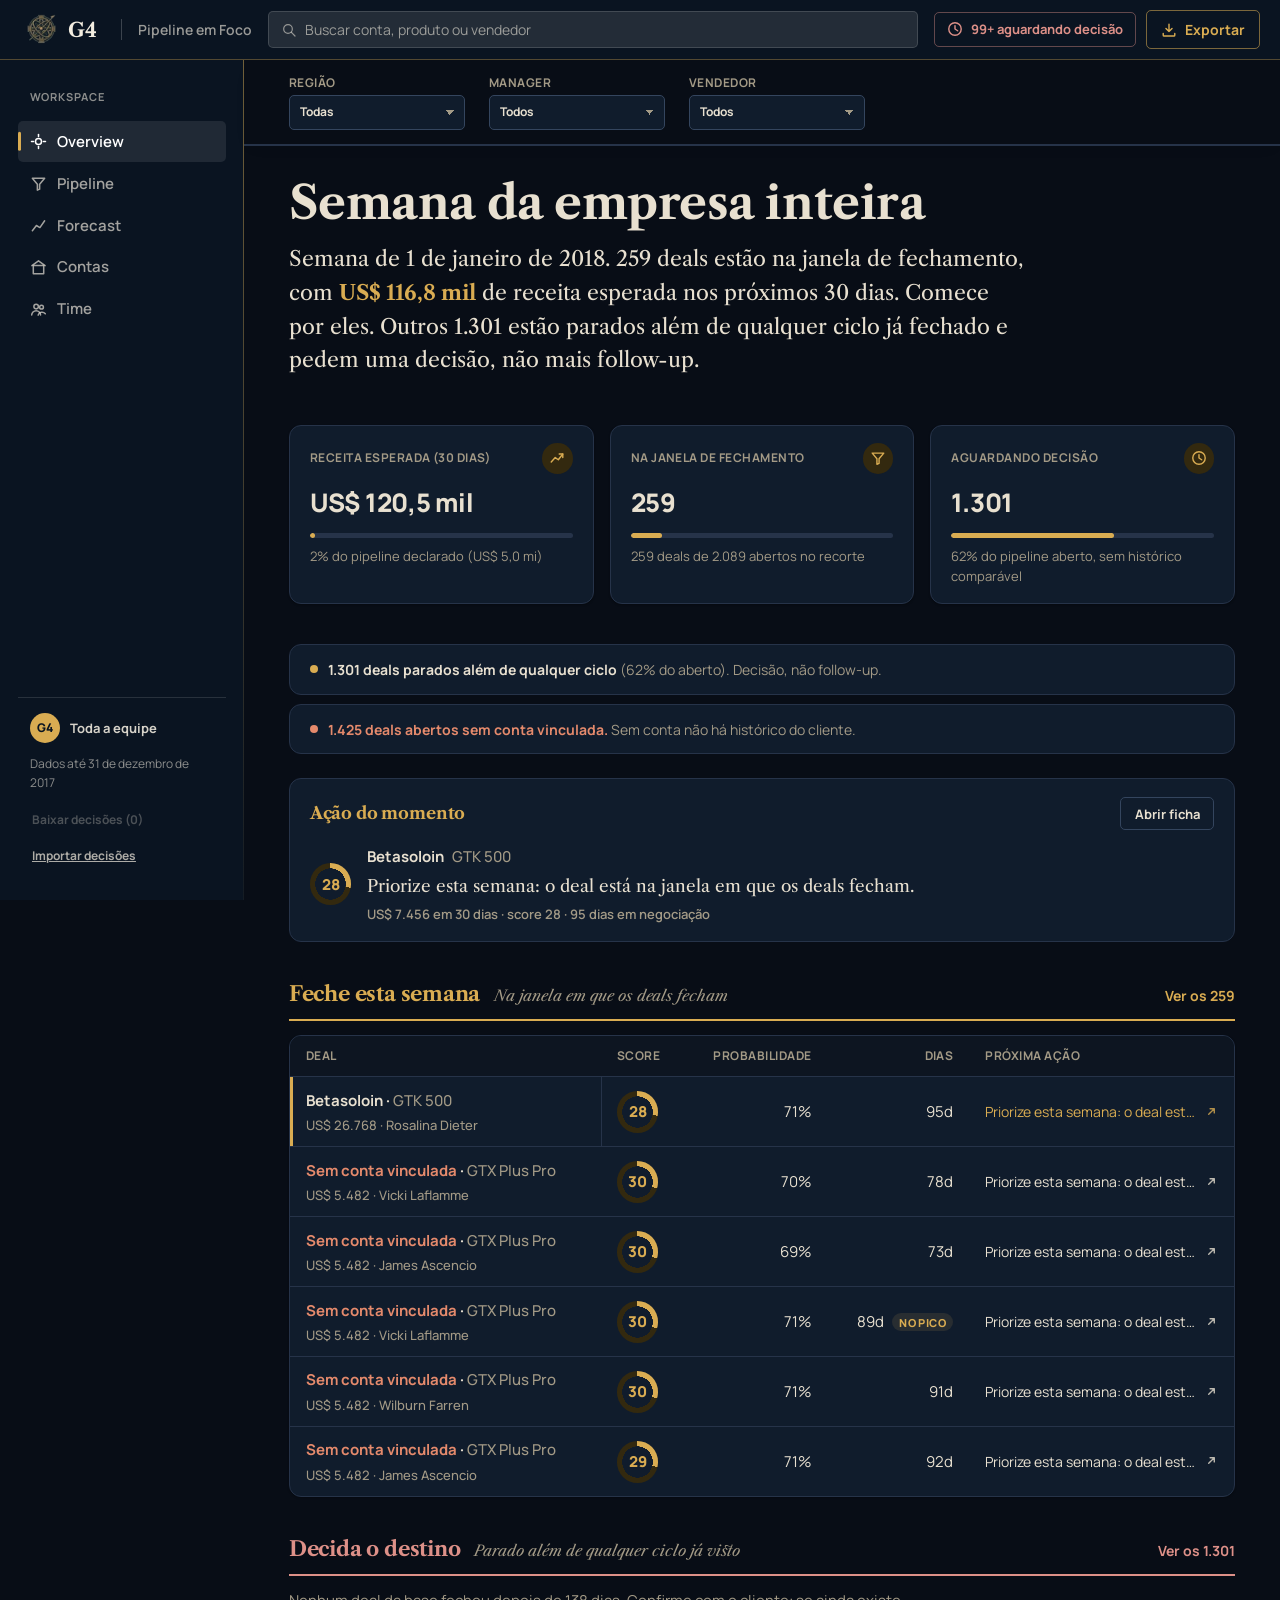
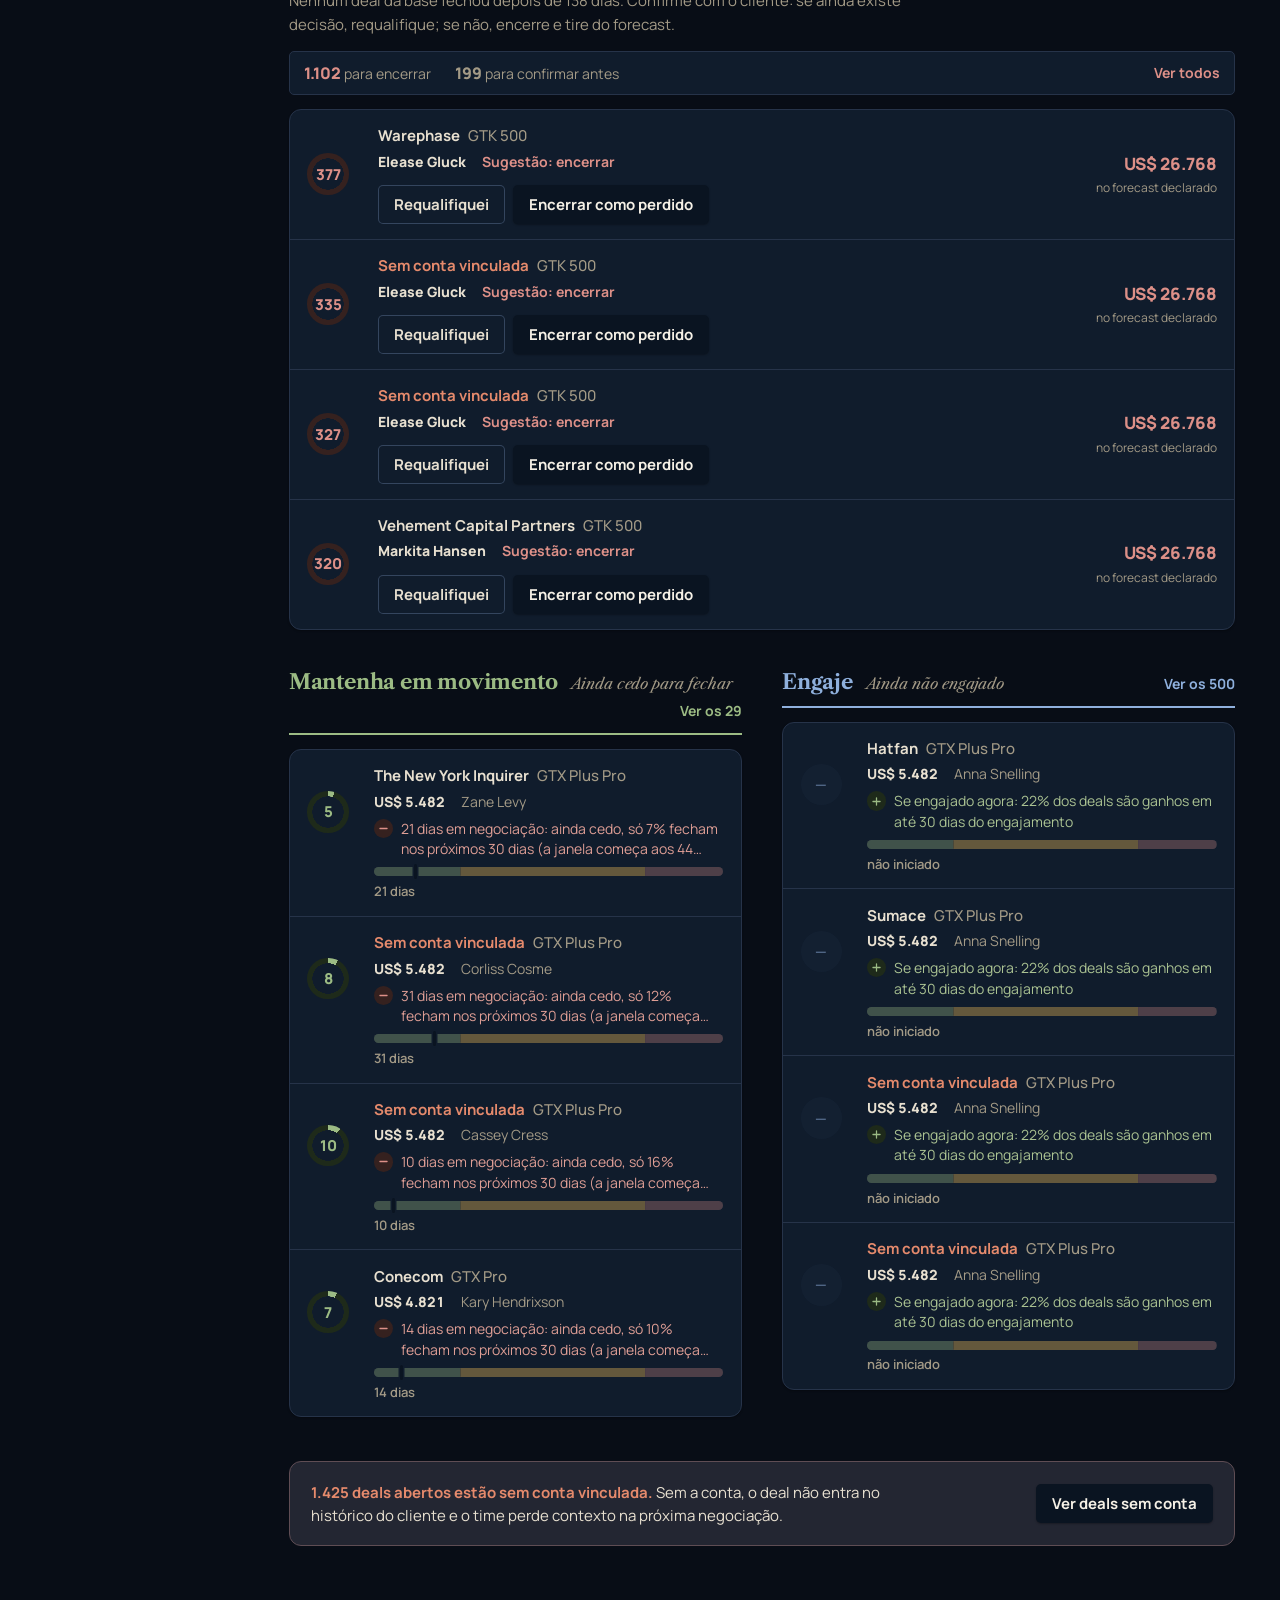
==== commit ea7a6329: "Atualiza o build publicado (commit d5cabb3): tipografia, hierarquia e espaçamento Site estático gera" ====
--- a/index.html
+++ b/index.html
@@ -9,8 +9,8 @@
     <link rel="preconnect" href="https://fonts.googleapis.com" />
     <link rel="preconnect" href="https://fonts.gstatic.com" crossorigin />
     <link href="https://fonts.googleapis.com/css2?family=Libre+Caslon+Text:ital,wght@0,400;0,700;1,400&family=Manrope:wght@400;500;600;700;800&display=swap" rel="stylesheet" />
-    <script type="module" crossorigin src="./assets/index-DVc0mkAf.js"></script>
-    <link rel="stylesheet" crossorigin href="./assets/index-DlvAjtFI.css">
+    <script type="module" crossorigin src="./assets/index-LW6q1k3t.js"></script>
+    <link rel="stylesheet" crossorigin href="./assets/index-veV_4WGM.css">
   </head>
   <body>
     <div id="root"></div>
--- a/assets/index-veV_4WGM.css
+++ b/assets/index-veV_4WGM.css
@@ -0,0 +1 @@
+:root{--paper:#080d16;--surface:#101c2c;--surface-2:#0d1521;--navy:#0a1421;--navy-2:#16283f;--ink:#e8e0d0;--muted:#a39a86;--line:#263349;--line-strong:#34455e;--fechar:#d9ac52;--fechar-soft:#33290f;--decidir:#dd9088;--decidir-soft:#35211f;--avancar:#9cbb84;--avancar-soft:#1e2a1a;--prospectar:#8fb0dd;--prospectar-soft:#172538;--gold:#d9ac52;--warn:#e58a6c;--focus:#8fb0dd;--decidir-on-navy:#dd9088;--radius-s:5px;--radius-m:12px;--radius-l:16px;--shadow-sm:0 1px 2px #0000004d;--shadow-md:0 8px 24px #0006;--ease:cubic-bezier(.2, .7, .25, 1);--lightningcss-light: ;--lightningcss-dark:initial;color-scheme:dark}:root[data-theme=light]{--paper:#f3ede0;--surface:#fffdf8;--surface-2:#faf5ea;--navy:#12233c;--navy-2:#1b3251;--ink:#1d2637;--muted:#6a6152;--line:#ddd3bf;--line-strong:#c8bda4;--fechar:#8a6212;--fechar-soft:#f4ead2;--decidir:#7c332f;--decidir-soft:#eed9d3;--avancar:#4c6440;--avancar-soft:#dde4d1;--prospectar:#33517d;--prospectar-soft:#d9e2f0;--gold:#b8873b;--warn:#a4472a;--focus:#33517d;--shadow-sm:0 1px 2px #12233c0f, 0 2px 8px #12233c0d;--shadow-md:0 6px 18px #12233c1a, 0 1px 3px #12233c12;--lightningcss-light:initial;--lightningcss-dark: ;color-scheme:light}*{box-sizing:border-box}body{background:var(--paper);color:var(--ink);font-variant-numeric:tabular-nums;-webkit-font-smoothing:antialiased;text-rendering:optimizelegibility;accent-color:var(--gold);margin:0;font:400 15px/1.55 Manrope,system-ui,sans-serif}::selection{background:color-mix(in srgb, var(--gold) 32%, transparent);color:var(--ink)}*{scrollbar-width:thin;scrollbar-color:var(--line-strong) transparent}::-webkit-scrollbar{width:10px;height:10px}::-webkit-scrollbar-thumb{background:var(--line-strong);border:2px solid var(--paper);border-radius:999px}::-webkit-scrollbar-thumb:hover{background:var(--muted)}a{color:inherit;text-underline-offset:3px;transition:text-decoration-thickness .15s var(--ease);text-decoration-thickness:1px}a:hover{text-decoration-thickness:2px}:focus-visible{outline:2px solid var(--focus);outline-offset:2px;border-radius:var(--radius-s)}h1,h2{letter-spacing:-.01em;margin:0;font-family:Libre Caslon Text,Georgia,serif;font-weight:700;line-height:1.12}h1{font-size:clamp(2rem,1.4rem + 2.4vw,2.9rem)}h2{font-size:1.3rem}p{margin:0}.muted{color:var(--muted)}.block{color:var(--muted);font-family:Manrope,sans-serif;font-size:.8125rem;font-weight:500;display:block}.num,.deals .num{text-align:right;white-space:nowrap}.won{color:var(--avancar);font-weight:700}.lost{color:var(--muted)}.boot{color:var(--muted);padding:3rem 1.5rem}.shell{grid-template:"topbar topbar"60px"sidebar main"1fr/244px 1fr;min-height:100vh;display:grid}.topbar{z-index:6;background:var(--navy);color:#f3ede0;border-bottom:1px solid color-mix(in srgb, var(--gold) 35%, transparent);grid-area:topbar;align-items:center;gap:1rem;padding:0 1.25rem;display:flex;position:sticky;top:0}.topbar .brand-word{font-size:1.25rem}.topbar-product{white-space:nowrap;color:#f3ede09e;border-left:1px solid #fff3;margin-left:.1rem;padding-left:1rem;font-size:.875rem;font-weight:600}.topbar-search{background:color-mix(in srgb, white 10%, var(--navy));border-radius:var(--radius-s);min-width:12rem;transition:border-color .15s var(--ease), background .15s var(--ease);border:1px solid #ffffff24;flex:0 42rem;align-items:center;gap:.55rem;margin-inline:auto;padding:.4rem .75rem;display:flex;position:relative}.topbar-search:focus-within{border-color:var(--gold);background:color-mix(in srgb, white 14%, var(--navy))}.topbar-search svg{color:#f3ede08c;flex:none;width:16px;height:16px}.topbar-search input[type=search]{color:#f3ede0;font:inherit;background:0 0;border:0;outline:none;width:100%;min-width:0;padding:0;font-size:.875rem}.topbar-search input::placeholder{color:#f3ede094}.topbar-search-results{z-index:10;background:var(--navy-2);border-radius:var(--radius-m);box-shadow:var(--shadow-md);border:1px solid #ffffff29;position:absolute;top:calc(100% + 8px);left:0;right:0;overflow:hidden}.topbar-search-empty{color:#f3ede08c;margin:0;padding:.9rem 1rem;font-size:.875rem}.topbar-search-results ul{gap:1px;max-height:21rem;margin:0;padding:.35rem;list-style:none;display:grid;overflow-y:auto}.topbar-search-results li a{border-radius:var(--radius-s);color:#f3ede0;transition:background .12s var(--ease);align-items:center;gap:.7rem;padding:.5rem .6rem;text-decoration:none;display:flex}.topbar-search-results li a:hover,.topbar-search-results li a:focus-visible{background:#ffffff17;outline:none}.topbar-search-result-name{min-width:0;font-size:.875rem;font-weight:700;display:grid}.topbar-search-result-name .deal-product{color:#f3ede094;font-size:.75rem;font-weight:500}.topbar-search-result-name .no-account{color:var(--warn);font-weight:700}.topbar-search-result-agent{color:#f3ede094;flex:none;margin-left:auto;font-size:.75rem}.topbar-search-all{width:100%;font:inherit;cursor:pointer;text-align:center;color:var(--gold);transition:background .12s var(--ease);background:#ffffff0a;border:0;border-top:1px solid #ffffff1f;padding:.7rem;font-size:.8125rem;font-weight:700;display:block}.topbar-search-all:hover{background:#ffffff14}.topbar-actions{flex:none;align-items:center;gap:.6rem;margin-left:auto;display:flex}.topbar-queue-chip{border-radius:var(--radius-s);border:1px solid color-mix(in srgb, var(--decidir-on-navy) 42%, transparent);color:var(--decidir-on-navy);transition:background .15s var(--ease), transform .12s var(--ease);flex:none;align-items:center;gap:.45rem;padding:.4rem .8rem;font-size:.8125rem;font-weight:700;text-decoration:none;display:inline-flex}.topbar-queue-chip:hover{background:color-mix(in srgb, var(--decidir-on-navy) 14%, transparent);transform:translateY(-1px)}.topbar-queue-chip svg{flex:none;width:16px;height:16px}.topbar-queue-chip-label{white-space:nowrap}.topbar-export{border-radius:var(--radius-s);border:1px solid color-mix(in srgb, var(--gold) 55%, transparent);color:var(--gold);font:inherit;cursor:pointer;transition:background .15s var(--ease), transform .12s var(--ease);background:0 0;flex:none;align-items:center;gap:.45rem;padding:.45rem .9rem;font-size:.875rem;font-weight:700;display:inline-flex}.topbar-export:hover{background:color-mix(in srgb, var(--gold) 12%, transparent);transform:translateY(-1px)}.topbar-export svg{width:16px;height:16px}.sr-only{clip:rect(0, 0, 0, 0);white-space:nowrap;border:0;width:1px;height:1px;margin:-1px;padding:0;position:absolute;overflow:hidden}.nav{background:var(--navy);color:#f3ede0c7;flex-direction:column;grid-area:sidebar;gap:1.75rem;height:calc(100vh - 60px);padding:1.75rem 1.15rem;display:flex;position:sticky;top:60px}.nav:after{content:"";background:linear-gradient(var(--gold), color-mix(in srgb, var(--gold) 10%, transparent));opacity:.5;width:1px;height:100%;position:absolute;top:0;right:0}.brand{white-space:nowrap;color:#f3ede0;align-items:center;gap:.6rem;padding:0 .4rem;text-decoration:none;display:flex}.brand-mark{object-fit:contain;flex:none;width:32px;height:32px}.brand-word{letter-spacing:-.01em;font-family:Libre Caslon Text,Georgia,serif;font-size:1.12rem;font-weight:700;line-height:1}.nav-section{letter-spacing:.08em;text-transform:uppercase;color:#f3ede08f;margin:0;padding:0 .7rem;font-size:.6875rem;font-weight:700}.nav nav{flex-direction:column;gap:1px;margin-top:-.75rem;display:flex}.nav nav a{border-radius:var(--radius-s);color:#f3ede0a8;transition:color .15s var(--ease), background .15s var(--ease);align-items:center;gap:.65rem;padding:.55rem .7rem;font-size:.9375rem;font-weight:600;text-decoration:none;display:flex;position:relative}.nav nav a svg{flex:none;width:17px;height:17px}.nav nav a:hover{color:#f3ede0;background:#ffffff12}.nav nav a[aria-current=page]{color:#fff;background:#ffffff17}.nav nav a[aria-current=page]:before{content:"";background:var(--gold);border-radius:2px;width:3px;height:1.15rem;position:absolute;top:50%;left:0;transform:translateY(-50%)}.nav-foot{border-top:1px solid #ffffff1f;flex-direction:column;gap:.75rem;margin-top:auto;padding:.9rem .7rem 0;display:flex}.nav-operator{border-radius:var(--radius-s);text-align:left;min-width:0;font:inherit;background:0 0;border:0;align-items:center;gap:.6rem;margin:-.3rem;padding:.3rem;display:flex}button.nav-operator{cursor:pointer;transition:background .15s var(--ease)}button.nav-operator:hover{background:#ffffff14}.nav-operator-avatar{background:var(--gold);width:1.9rem;height:1.9rem;color:var(--navy);border-radius:50%;flex:none;place-items:center;font-size:.75rem;font-weight:800;display:inline-grid}.nav-operator-name{color:#f3ede0e0;text-overflow:ellipsis;white-space:nowrap;font-size:.8125rem;font-weight:700;overflow:hidden}.nav-foot-date{color:#f3ede08f;margin:0;font-size:.75rem}.nav-backup{flex-direction:column;align-items:flex-start;gap:.3rem;display:flex}.nav-backup .btn-link{color:#f3ede0b3;font-size:.75rem}.nav-backup .btn-link:hover{color:#f3ede0}.nav-backup .btn-link:disabled{opacity:.4;cursor:default;text-decoration:none}.nav-backup-error{color:var(--decidir-on-navy);margin:0;font-size:.75rem}.main{grid-area:main;min-width:0}main{width:100%;max-width:1440px;animation:rise .5s var(--ease) both;margin-inline:auto;padding:2rem clamp(1.75rem,3.5vw,4rem) 5rem}@keyframes rise{0%{opacity:.4;transform:translateY(6px)}to{opacity:1;transform:none}}.filters{z-index:3;background:var(--paper);width:100%;max-width:1440px;box-shadow:0 1px 0 var(--line), 0 6px 16px -12px #060c1559;border-bottom:1px solid var(--line);flex-wrap:wrap;align-items:end;gap:.75rem 1.5rem;margin-inline:auto;padding:.85rem clamp(1.75rem,3.5vw,4rem);display:flex;position:sticky;top:60px}.filter-field{letter-spacing:.04em;text-transform:uppercase;color:var(--muted);gap:3px;font-size:.75rem;font-weight:700;display:grid}.filter-control{display:flex;position:relative}.filter-field.is-active select{border-color:var(--focus);background-color:color-mix(in srgb, var(--focus) 12%, var(--surface));padding-right:3.4rem}.filter-clear{z-index:1;cursor:pointer;width:1.25rem;height:1.25rem;color:var(--muted);transition:background .15s var(--ease), color .15s var(--ease);background:0 0;border:0;border-radius:50%;place-items:center;padding:0;font-size:1.05rem;line-height:1;display:inline-grid;position:absolute;top:50%;right:1.55rem;transform:translateY(-50%)}.filter-clear:hover{background:color-mix(in srgb, var(--muted) 20%, transparent);color:var(--ink)}.filters-summary{align-self:center;align-items:center;gap:.75rem;margin-left:auto;display:flex}.filters-count{color:var(--muted);text-transform:none;letter-spacing:normal;font-size:.8125rem;font-weight:600}select,input[type=search]{font:inherit;color:var(--ink);background:var(--surface);border:1px solid var(--line-strong);border-radius:var(--radius-s);min-width:11rem;transition:border-color .15s var(--ease), box-shadow .15s var(--ease), background-color .15s var(--ease);padding:.45rem .65rem}select:hover,input[type=search]:hover{border-color:var(--muted)}select:focus-visible,input:focus-visible{border-color:var(--focus);box-shadow:0 0 0 3px color-mix(in srgb, var(--focus) 18%, transparent);outline:none}select{appearance:none;cursor:pointer;background-image:linear-gradient(45deg, transparent 50%, var(--muted) 50%), linear-gradient(135deg, var(--muted) 50%, transparent 50%);background-position:right .85rem center,right .6rem center;background-repeat:no-repeat;background-size:5px 5px,5px 5px;width:100%;padding-right:2rem}.btn,.btn-link{font:inherit;cursor:pointer;border-radius:var(--radius-s);transition:transform .12s var(--ease), box-shadow .15s var(--ease), background .15s var(--ease), opacity .15s;align-items:center;gap:.4rem;font-weight:700;text-decoration:none;display:inline-flex}.btn{background:var(--navy);color:#f6f1e6;box-shadow:var(--shadow-sm);border:0;padding:.5rem 1rem}.btn:hover{box-shadow:var(--shadow-md);transform:translateY(-1px)}.btn:active{transform:none}.btn-quiet{background:var(--surface);color:var(--ink);box-shadow:inset 0 0 0 1px var(--line-strong)}.btn-quiet:hover{box-shadow:inset 0 0 0 1px var(--muted);transform:translateY(-1px)}.btn-link{color:var(--prospectar);background:0 0;border:0;padding:.4rem .15rem;text-decoration:underline;text-decoration-thickness:1px}.btn-link:hover{text-decoration-thickness:2px}.more{margin-top:1.25rem}.pager{border-top:1px solid var(--line);color:var(--muted);flex-wrap:wrap;align-items:center;gap:.75rem;margin-top:1.1rem;padding:.8rem 0 0;font-size:.875rem;display:flex}.pager-info{margin-right:auto;font-weight:600}.pager-page{color:var(--ink);font-weight:700}.pager .btn{padding:.4rem .9rem}.pager .btn:disabled{opacity:.45;cursor:not-allowed;box-shadow:none;transform:none}.page-head{gap:.85rem;margin-bottom:3rem;display:grid}.lede{color:var(--ink);max-width:46rem;font-family:Libre Caslon Text,Georgia,serif;font-size:1.3125rem;font-weight:400;line-height:1.6}.lede strong{color:var(--fechar);font-weight:700}.back{color:var(--muted);align-items:center;gap:.3rem;margin-bottom:1.25rem;font-weight:700;text-decoration:none;display:inline-flex}.back:before{content:"";background-color:currentColor;width:.55em;height:.55em;display:inline-block;-webkit-mask:url("data:image/svg+xml,%3Csvg xmlns='http://www.w3.org/2000/svg' viewBox='0 0 24 24'%3E%3Cpath d='M15 5l-7 7 7 7' fill='none' stroke='black' stroke-width='2.6' stroke-linecap='round' stroke-linejoin='round'/%3E%3C/svg%3E") 50%/contain no-repeat;mask:url("data:image/svg+xml,%3Csvg xmlns='http://www.w3.org/2000/svg' viewBox='0 0 24 24'%3E%3Cpath d='M15 5l-7 7 7 7' fill='none' stroke='black' stroke-width='2.6' stroke-linecap='round' stroke-linejoin='round'/%3E%3C/svg%3E") 50%/contain no-repeat}.back:hover{color:var(--ink)}.stat-row{grid-template-columns:repeat(3,1fr);gap:1rem;margin-bottom:2.5rem;display:grid}.stat-card{border-radius:var(--radius-m);background:var(--surface);border:1px solid var(--line);box-shadow:var(--shadow-sm);padding:1.1rem 1.25rem}.stat-card-head{justify-content:space-between;align-items:center;gap:.5rem;margin-bottom:.6rem;display:flex}.stat-card-label{letter-spacing:.04em;text-transform:uppercase;color:var(--muted);font-size:.75rem;font-weight:700}.stat-card-icon{background:var(--fechar-soft);width:1.9rem;height:1.9rem;color:var(--fechar);border-radius:50%;flex:none;place-items:center;display:inline-grid}.stat-card-icon svg{width:16px;height:16px}.stat-card-value{letter-spacing:-.01em;color:var(--ink);font-size:1.6rem;font-weight:800}.stat-card-bar{background:var(--line);border-radius:999px;height:5px;margin-top:.6rem;overflow:hidden}.stat-card-bar span{background:var(--gold);border-radius:999px;height:100%;display:block}.stat-card-caption{color:var(--muted);margin-top:.5rem;font-size:.8125rem}section{margin-top:2.75rem}section>h2{margin-bottom:.85rem}.section-head{flex-wrap:wrap;justify-content:space-between;align-items:center;gap:.75rem;margin-bottom:.85rem;display:flex}.empty{color:var(--muted);padding:1.25rem 0;font-family:Libre Caslon Text,Georgia,serif;font-size:1.0625rem}.queue-note{color:var(--muted);max-width:72ch;margin-bottom:.85rem;line-height:1.6}ul.plain{gap:.6rem;max-width:76ch;padding-left:0;list-style:none;display:grid}ul.plain li{padding-left:1.25rem;line-height:1.55;position:relative}ul.plain li:before{content:"";background:var(--gold);border-radius:50%;width:5px;height:5px;position:absolute;top:.62em;left:0}.myday .queue{margin-top:2.5rem}.queue-head{border-bottom:2px solid var(--c,var(--line-strong));flex-wrap:wrap;align-items:baseline;gap:.35rem .85rem;margin-bottom:.85rem;padding-bottom:.7rem;display:flex}.queue-fechar{--c:var(--fechar)}.queue-decidir{--c:var(--decidir)}.queue-avancar{--c:var(--avancar)}.queue-prospectar{--c:var(--prospectar)}.queue-head h2{color:var(--c,var(--ink))}.queue-hint{color:var(--muted);font-family:Libre Caslon Text,Georgia,serif;font-size:.9375rem;font-style:italic}.queue-all{color:var(--c,var(--prospectar));margin-left:auto;font-size:.875rem;font-weight:700;text-decoration:none}.queue-all:hover{text-decoration:underline}.queue-pair{grid-template-columns:1fr 1fr;gap:1.5rem 2.5rem;display:grid}.queue-pair .deal-row{grid-template-columns:3rem 1fr}.queue-pair .deal-row .ruler{grid-column:2}.deal-list{background:var(--surface);border-radius:var(--radius-m);box-shadow:var(--shadow-sm);border:1px solid var(--line);margin:0;padding:0;list-style:none;overflow:hidden}.deal-row{border-bottom:1px solid var(--line);transition:background .15s var(--ease);grid-template-columns:3.25rem minmax(0,1fr) minmax(170px,270px);align-items:center;gap:.5rem 1.15rem;padding:.9rem 1.1rem;display:grid}.deal-list .deal-row:last-child{border-bottom:0}.deal-row:hover{background:var(--surface-2)}.deal-row-main{gap:.2rem;min-width:0;display:grid}.deal-row-title{color:var(--ink);flex-wrap:wrap;align-items:baseline;gap:0 .5rem;font-weight:700;text-decoration:none;display:flex}.deal-row-title:hover{color:var(--fechar);text-underline-offset:3px;text-decoration:underline}.deal-row-sub{color:var(--muted);flex-wrap:wrap;align-items:baseline;gap:0 1rem;font-size:.875rem;display:flex}.deal-row-sub>span:first-child{color:var(--ink);font-variant-numeric:tabular-nums;font-weight:800}.deal-product{color:var(--muted);font-size:.9375rem;font-weight:500}.no-account{color:var(--warn)}.decision{flex-wrap:wrap;align-items:center;gap:.5rem;margin-top:.6rem;display:flex}.decision.done{color:var(--muted);gap:.35rem;margin-top:.6rem;font-size:.875rem;display:grid}.decision.done p{align-items:center;gap:.5rem;display:flex}.decision-note{font:inherit;color:var(--ink);background:var(--surface);border:1px solid var(--line-strong);border-radius:var(--radius-s);max-width:32rem;padding:.35rem .6rem;font-size:.8125rem}.decision-note:focus-visible{border-color:var(--focus);box-shadow:0 0 0 3px color-mix(in srgb, var(--focus) 18%, transparent);outline:none}.stalled-row .stalled-value{text-align:right;align-self:center;justify-items:end;gap:.15rem;display:grid}.stalled-row .stalled-value strong{color:var(--decidir);font-size:1.0625rem;font-weight:800}.stalled-row .stalled-value span{color:var(--muted);font-size:.75rem}.suggestion{font-weight:700}.suggestion-encerrar{color:var(--decidir)}.suggestion-confirmar{color:var(--muted)}.hygiene{border-radius:var(--radius-m);background:color-mix(in srgb, var(--warn) 9%, var(--surface));border:1px solid color-mix(in srgb, var(--warn) 30%, var(--line));flex-wrap:wrap;justify-content:space-between;align-items:center;gap:1rem;margin-top:2.75rem;padding:1.15rem 1.35rem;display:flex}.hygiene p{max-width:70ch;line-height:1.55}.hygiene strong{color:var(--warn)}.health-strip{gap:.6rem;margin-top:1.25rem;display:grid}.health-item{color:var(--muted);border-radius:var(--radius-m);background:var(--surface);border:1px solid var(--line);align-items:baseline;gap:.65rem;padding:.85rem 1.25rem;font-size:.875rem;line-height:1.5;display:flex}.health-item strong{color:var(--ink);font-weight:700}.health-dot{background:var(--fechar);border-radius:50%;flex:none;width:8px;height:8px;transform:translateY(-2px)}.health-item-warn .health-dot{background:var(--warn)}.health-item-warn strong{color:var(--warn)}.razor{background:var(--surface);border:1px solid var(--line);border-radius:var(--radius-m);gap:.9rem;margin-top:1.5rem;padding:1.1rem 1.25rem;display:grid}.razor-head{justify-content:space-between;align-items:center;gap:.75rem;display:flex}.razor-head h2{color:var(--fechar);font-size:1.0625rem}.razor-open{color:var(--ink);border-radius:var(--radius-s);border:1px solid var(--line-strong);transition:background .15s var(--ease), border-color .15s var(--ease);padding:.35rem .85rem;font-size:.8125rem;font-weight:700;text-decoration:none}.razor-open:hover{background:var(--surface-2);border-color:var(--muted)}.razor-body{align-items:center;gap:1rem;display:flex}.razor-score{flex:none}.razor-main{gap:.35rem;min-width:0;display:grid}.razor-action{color:var(--ink);margin:0;font-family:Libre Caslon Text,Georgia,serif;font-size:1.0625rem;line-height:1.45}.razor-meta{color:var(--muted);margin:0;font-size:.8125rem;font-weight:600}.decide-split{border-radius:var(--radius-s);background:var(--surface);border:1px solid var(--line);color:var(--muted);flex-wrap:wrap;align-items:center;gap:.75rem 1.5rem;margin-bottom:.85rem;padding:.55rem .9rem;font-size:.875rem;display:flex}.decide-split strong{font-size:1rem;font-weight:800}.decide-split-encerrar strong{color:var(--decidir)}.decide-split-confirmar strong{color:var(--muted)}.decide-split .queue-all{margin-left:auto}.peak-badge{letter-spacing:.04em;text-transform:uppercase;color:var(--fechar);background:color-mix(in srgb, var(--fechar) 12%, var(--surface));border-radius:999px;padding:.1rem .45rem;font-size:.6875rem;font-weight:800}.score{--ring-bg:var(--surface);color:var(--c);background:radial-gradient(closest-side, var(--ring-bg) 74%, transparent 75% 100%), conic-gradient(var(--c) calc(var(--pct,0) * 1%), var(--c-soft) 0);transition:transform .15s var(--ease), background-color .15s var(--ease);border-radius:50%;place-items:center;font-weight:800;display:inline-grid}.deal-row:hover .score,.deals tbody tr:hover .score{--ring-bg:var(--surface-2);transform:scale(1.06)}.score-sm{width:2.6rem;height:2.6rem;font-size:.9375rem}.score-lg{letter-spacing:-.03em;width:5.75rem;height:5.75rem;font-size:2.35rem}.score-none{opacity:.55;background:var(--c-soft);font-weight:600}.on-fechar{--c:var(--fechar);--c-soft:var(--fechar-soft)}.on-decidir{--c:var(--decidir);--c-soft:var(--decidir-soft)}.on-avancar{--c:var(--avancar);--c-soft:var(--avancar-soft)}.on-prospectar{--c:var(--prospectar);--c-soft:var(--prospectar-soft)}.tag{letter-spacing:.03em;text-transform:uppercase;border-radius:999px;padding:.1rem .6rem;font-size:.75rem;font-weight:700;display:inline-block}.tag-fechar{color:var(--fechar);background:var(--fechar-soft)}.tag-decidir{color:var(--decidir);background:var(--decidir-soft)}.tag-avancar{color:var(--avancar);background:var(--avancar-soft)}.tag-prospectar{color:var(--prospectar);background:var(--prospectar-soft)}.ruler{gap:.3rem;display:grid;position:relative}.ruler svg{width:100%;box-shadow:inset 0 0 0 1px color-mix(in srgb, var(--ink) 8%, transparent);border-radius:999px;display:block}.ruler-sm svg{height:9px}.ruler-lg svg{height:16px}.z-avancar{fill:color-mix(in srgb, var(--avancar) 34%, var(--surface))}.z-fechar{fill:color-mix(in srgb, var(--fechar) 42%, var(--surface))}.z-decidir{fill:color-mix(in srgb, var(--decidir) 30%, var(--surface))}.ruler-mark{background:var(--navy);width:3px;height:15px;box-shadow:0 0 0 1.5px var(--surface);border-radius:2px;margin-left:-1.5px;position:absolute;top:-3px}.ruler-lg .ruler-mark{width:4px;height:24px;margin-left:-2px;top:-4px}.ruler-label{color:var(--muted);font-size:.8125rem;font-weight:600}.ruler-ticks{height:1.4rem;color:var(--muted);font-size:.8125rem;position:relative}.ruler-ticks span{white-space:nowrap;position:absolute}.ruler-ticks span:last-child{transform:translate(-100%)}.toolbar{flex-wrap:wrap;align-items:center;gap:.75rem 1rem;margin-bottom:1.25rem;display:flex}.toolbar input[type=search]{flex:16rem}.tabs{background:var(--surface);border-radius:var(--radius-m);box-shadow:inset 0 0 0 1px var(--line);flex-wrap:wrap;gap:2px;padding:3px;display:flex}.tabs a{color:var(--muted);transition:color .15s var(--ease), background .15s var(--ease);border-radius:8px;padding:.4rem .85rem;font-weight:600;text-decoration:none}.tabs a:hover{color:var(--ink)}.tabs a[aria-current=page]{background:var(--navy);color:#f6f1e6}.tabs a[aria-current=page] .count{color:#f6f1e6b3}.count{color:var(--muted);font-weight:600}.tabs a.tab-encerrados{color:var(--warn)}.tabs a.tab-encerrados[aria-current=page]{background:var(--navy);color:#f6f1e6}.tabs a.tab-encerrados[aria-current=page] .count{color:#f6f1e6b3}.table-wrap{background:var(--surface);border-radius:var(--radius-m);box-shadow:var(--shadow-sm);border:1px solid var(--line);overflow-x:auto}table.deals{border-collapse:collapse;width:100%}.deals th,.deals td{text-align:left;border-bottom:1px solid var(--line);vertical-align:middle;padding:.7rem 1rem}.deals thead th{color:var(--muted);white-space:nowrap;text-transform:uppercase;letter-spacing:.04em;background:var(--surface-2);font-size:.75rem;font-weight:700;position:relative}.deals thead th.num{text-align:right}.deals thead button{width:calc(100% + 2rem);font:inherit;color:inherit;cursor:pointer;text-transform:inherit;letter-spacing:inherit;text-align:inherit;background:0 0;border:0;margin:-.7rem -1rem;padding:.7rem 1rem;display:block}.deals thead th.num button{text-align:right}.deals thead button:hover{color:var(--ink)}.deals thead th[aria-sort]{color:var(--fechar)}.deals thead th[aria-sort] button:after{content:"";vertical-align:-.05em;width:.6em;height:.6em;-webkit-mask:var(--sort-icon) center / contain no-repeat;mask:var(--sort-icon) center / contain no-repeat;-webkit-mask:var(--sort-icon) center / contain no-repeat;background-color:currentColor;margin-left:.3em;display:inline-block}.deals thead th[aria-sort=descending] button{--sort-icon:url("data:image/svg+xml,%3Csvg xmlns='http://www.w3.org/2000/svg' viewBox='0 0 24 24'%3E%3Cpath d='M6 9l6 6 6-6' fill='none' stroke='black' stroke-width='2.6' stroke-linecap='round' stroke-linejoin='round'/%3E%3C/svg%3E")}.deals thead th[aria-sort=ascending] button{--sort-icon:url("data:image/svg+xml,%3Csvg xmlns='http://www.w3.org/2000/svg' viewBox='0 0 24 24'%3E%3Cpath d='M6 15l6-6 6 6' fill='none' stroke='black' stroke-width='2.6' stroke-linecap='round' stroke-linejoin='round'/%3E%3C/svg%3E")}.deals tbody tr{transition:background .12s var(--ease)}.deals tbody tr:hover{background:var(--surface-2)}.deals tbody tr:last-child>*{border-bottom:0}.deals tbody th{font-weight:700}.deals th.cell-pin,.deals td.cell-pin{z-index:1;background:var(--surface);box-shadow:1px 0 0 var(--line);position:sticky;left:0}.deals thead th.cell-pin{background:var(--surface-2);z-index:2}.deals tbody tr:hover td.cell-pin{background:var(--surface-2)}.cell-check{white-space:nowrap;width:1px}.cell-check input[type=checkbox]{cursor:pointer;width:1.15rem;height:1.15rem}.row-selected{background:color-mix(in srgb, var(--focus) 8%, transparent)}.row-selected:hover{background:color-mix(in srgb, var(--focus) 12%, transparent)}.bulk-bar{border-radius:var(--radius-m);background:color-mix(in srgb, var(--focus) 10%, var(--surface));border:1px solid color-mix(in srgb, var(--focus) 30%, transparent);flex-wrap:wrap;align-items:center;gap:.6rem .9rem;margin-bottom:.75rem;padding:.7rem 1rem;font-size:.875rem;font-weight:600;display:flex}.bulk-undo{border-radius:var(--radius-m);background:var(--avancar-soft);color:var(--avancar);border:1px solid color-mix(in srgb, var(--avancar) 30%, transparent);flex-direction:column;gap:.3rem;margin-bottom:.75rem;padding:.6rem 1rem;font-size:.875rem;font-weight:600;display:flex}.bulk-undo-bar{flex-wrap:wrap;align-items:center;gap:.85rem;display:flex}.bulk-undo .btn-link{color:var(--avancar);text-decoration:underline}.bulk-undo-panel{border:1px solid color-mix(in srgb, var(--avancar) 28%, transparent);border-radius:var(--radius-s);background:color-mix(in srgb, var(--avancar) 6%, transparent);gap:.7rem;margin-top:.2rem;padding:.7rem .85rem;display:grid}.bulk-undo-names{flex-wrap:wrap;align-items:center;gap:.5rem;display:flex}.bulk-undo-names input{font:inherit;border:1px solid var(--line-strong);border-radius:var(--radius-s);color:var(--ink);background:var(--surface);flex:18rem;padding:.35rem .6rem;font-size:.8125rem}.bulk-undo-names input:focus-visible{border-color:var(--focus);box-shadow:0 0 0 3px color-mix(in srgb, var(--focus) 18%, transparent);outline:none}.bulk-undo-list{gap:.15rem;max-height:15rem;margin:0;padding:0;list-style:none;display:grid;overflow-y:auto}.bulk-undo-list li{border-top:1px solid color-mix(in srgb, var(--avancar) 12%, transparent)}.bulk-undo-list label{cursor:pointer;align-items:center;gap:.55rem;padding:.3rem .2rem;display:flex}.bulk-undo-list input[type=checkbox]{cursor:pointer;width:1.05rem;height:1.05rem}.bulk-undo-list .deal-product{color:color-mix(in srgb, var(--avancar) 70%, var(--ink))}.bulk-undo-actions{flex-wrap:wrap;align-items:center;gap:.7rem;display:flex}.cell-deal{min-width:12rem;color:var(--ink);gap:.2rem;font-weight:700;text-decoration:none;display:grid}.cell-deal:hover{color:var(--fechar);text-decoration:underline}.cell-deal-sub{color:var(--muted);font-size:.8125rem;font-weight:500;text-decoration:none}.cell-score{text-align:center}.close-table .cell-action a span{-webkit-line-clamp:1}.close-table td.num .peak-badge{vertical-align:1px;margin-left:.5rem}.cell-ruler{min-width:150px}.cell-action{min-width:160px;max-width:240px}.cell-action a{max-width:100%;color:var(--ink);align-items:flex-start;gap:.4rem;font-size:.875rem;line-height:1.4;text-decoration:none;display:inline-flex}.cell-action a span{-webkit-line-clamp:3;-webkit-box-orient:vertical;display:-webkit-box;overflow:hidden}.cell-action a svg{opacity:.8;flex:none;width:13px;height:13px;margin-top:.15rem}.cell-action a:hover{color:var(--rc,var(--fechar))}.cell-action a:hover svg{opacity:1}tr.row-fechar .cell-action a{color:var(--fechar)}tr.row-avancar .cell-action a{color:color-mix(in srgb, var(--avancar) 70%, var(--ink))}tr.row-prospectar .cell-action a{color:var(--muted)}tr.row-decidir .cell-action a{color:color-mix(in srgb, var(--decidir) 78%, var(--ink))}.row-fechar td:first-child,.row-decidir td:first-child,.row-avancar td:first-child,.row-prospectar td:first-child{box-shadow:inset 3px 0 0 var(--rc), 1px 0 0 var(--line)}.row-fechar{--rc:var(--fechar)}.row-decidir{--rc:var(--decidir)}.row-avancar{--rc:var(--avancar)}.row-prospectar{--rc:var(--prospectar)}.row-encerrado td:first-child{box-shadow:inset 3px 0 0 var(--warn), 1px 0 0 var(--line)}.row-encerrado{color:var(--ink)}.cell-note{max-width:30rem;color:var(--muted)}.cell-note span{word-break:break-word;display:block}.board{grid-template-columns:repeat(4,minmax(230px,1fr));gap:1.15rem;padding-bottom:.5rem;display:grid;overflow-x:auto}.board-col{border-top:3px solid var(--c,var(--line));flex-direction:column;gap:.6rem;margin:0;padding-top:.85rem;display:flex}.col-fechar{--c:var(--fechar)}.col-decidir{--c:var(--decidir)}.col-avancar{--c:var(--avancar)}.col-prospectar{--c:var(--prospectar)}.board-col>h2{color:var(--c,var(--ink));margin:0;font-size:1.15rem}.board-col>.queue-hint{margin-bottom:.35rem}.card{background:var(--surface);border-radius:var(--radius-m);color:var(--ink);border:1px solid var(--line);box-shadow:var(--shadow-sm);transition:transform .15s var(--ease), box-shadow .15s var(--ease), border-color .15s var(--ease);gap:.55rem;padding:.85rem .95rem;text-decoration:none;display:grid}.card:hover{box-shadow:var(--shadow-md);border-color:color-mix(in srgb, var(--c) 40%, var(--line));transform:translateY(-2px)}.card-top{justify-content:space-between;align-items:start;gap:.5rem;display:flex}.card-name{font-weight:700;display:grid}.card-sub{color:var(--muted);font-size:.8125rem}.deal-head{border-radius:var(--radius-l);background:var(--navy);color:#f3ede0;box-shadow:var(--shadow-md);grid-template-columns:1fr auto;align-items:center;gap:1.75rem;margin-top:.5rem;padding:1.6rem 1.75rem;display:grid}.deal-head .deal-name h1,.deal-head h1{color:#fff}.deal-name{gap:.3rem;display:grid}.deal-name .deal-product{color:color-mix(in srgb, var(--gold) 80%, #f3ede0);font-size:1.0625rem;font-weight:600}.deal-head .no-account{color:#dc9276}.deal-meta{color:#f3ede0b8;margin-top:.6rem}.deal-score{text-align:right;color:#f3ede0bf;justify-items:end;gap:.6rem;max-width:19rem;font-size:.875rem;display:grid}.deal-head .score{--ring-bg:var(--navy);filter:drop-shadow(0 4px 14px #060c1559)}.action{border-radius:var(--radius-m);background:var(--c-soft);border:1px solid color-mix(in srgb, var(--c) 26%, transparent);margin-top:1.5rem;padding:1.2rem 1.4rem}.action h2{text-transform:uppercase;letter-spacing:.06em;color:var(--c);margin-bottom:.35rem;font-family:Manrope,sans-serif;font-size:.75rem}.action p{color:var(--ink);font-family:Libre Caslon Text,Georgia,serif;font-size:1.3rem;font-weight:700;line-height:1.3}.facts{background:var(--line);border-radius:var(--radius-m);box-shadow:var(--shadow-sm);border:1px solid var(--line);grid-template-columns:repeat(auto-fit,minmax(165px,1fr));gap:1px;margin:1.75rem 0 0;display:grid;overflow:hidden}.facts>div{background:var(--surface);padding:1rem 1.15rem}.facts dt{color:var(--muted);text-transform:uppercase;letter-spacing:.03em;font-size:.75rem;font-weight:700}.facts dd{letter-spacing:-.01em;margin:.25rem 0 0;font-size:1.4rem;font-weight:800}.facts-big dd{letter-spacing:-.02em;font-size:2.15rem}.facts p{color:var(--muted);margin-top:.35rem;font-size:.8125rem;line-height:1.5}.reasons{gap:.65rem;max-width:76ch;margin:0;padding:0;list-style:none;display:grid}.reason{grid-template-columns:1.6rem 1fr;align-items:start;gap:.65rem;line-height:1.5;display:grid}.reason-icon{border-radius:50%;place-items:center;width:1.6rem;height:1.6rem;font-size:.9375rem;font-weight:800;display:grid}.reason-up .reason-icon{color:var(--avancar);background:var(--avancar-soft)}.reason-down .reason-icon{color:var(--decidir);background:var(--decidir-soft)}.reason-info .reason-icon{color:var(--muted);background:var(--surface-2);box-shadow:inset 0 0 0 1px var(--line-strong)}.reason-warn .reason-icon{color:var(--surface);background:var(--warn)}.reason-up{color:color-mix(in srgb, var(--avancar) 78%, var(--ink))}.reason-down{color:color-mix(in srgb, var(--decidir) 78%, var(--ink))}.reason-info{color:var(--muted)}.reason-warn{color:var(--warn)}.reason-primary{color:var(--ink);font-weight:600}.reason-primary .reason-icon{width:1.9rem;height:1.9rem}.reason-compact{color:var(--muted);grid-template-columns:1.2rem 1fr;gap:.5rem;margin:.2rem 0 0;font-size:.875rem;line-height:1.45}.reason-compact .reason-icon{width:1.2rem;height:1.2rem}.reason-compact .reason-icon svg{width:11px;height:11px}.reason-compact .reason-text{-webkit-line-clamp:2;-webkit-box-orient:vertical;display:-webkit-box;overflow:hidden}.reason-compact.reason-up{color:color-mix(in srgb, var(--avancar) 82%, var(--ink))}.reason-compact.reason-down{color:color-mix(in srgb, var(--decidir) 82%, var(--ink))}.reason-compact.reason-warn{color:color-mix(in srgb, var(--warn) 82%, var(--ink))}.context ul{gap:.6rem;max-width:76ch;padding-left:0;list-style:none;display:grid}.context ul li{padding-left:1.25rem;line-height:1.55;position:relative}.context ul li:before{content:"";background:var(--gold);border-radius:50%;width:5px;height:5px;position:absolute;top:.6em;left:0}.curve{background:var(--surface);border-radius:var(--radius-m);box-shadow:var(--shadow-sm);border:1px solid var(--line);margin:1.25rem 0 0;padding:1.25rem;position:relative}.curve svg{cursor:crosshair;width:100%;height:auto;display:block}.curve .grid{stroke:var(--line);stroke-width:1px}.curve .axis{fill:var(--muted);font-family:Manrope,sans-serif;font-size:13px}.curve .area-close{fill:var(--fechar);opacity:.18}.curve rect.z-fechar{opacity:.5}.curve .line-win{fill:none;stroke:var(--navy);stroke-width:2.5px}.curve .line-base{stroke:var(--muted);stroke-dasharray:4 4}.curve .line-now{stroke:var(--fechar);stroke-width:1.5px}.curve .dot-now{fill:var(--surface);stroke:var(--fechar);stroke-width:2.5px}.curve .curve-hover .line-now,.curve .curve-hover .dot-now{stroke:var(--focus)}.curve figcaption{color:var(--muted);flex-wrap:wrap;gap:.3rem 1.5rem;margin-top:.75rem;font-size:.8125rem;display:flex}.curve-tooltip{z-index:2;pointer-events:none;background:var(--navy);color:#f3ede0;border-radius:var(--radius-s);white-space:nowrap;box-shadow:var(--shadow-md);padding:.5rem .7rem;font-size:.8125rem;line-height:1.4;position:absolute;top:1.35rem;transform:translate(-50%)}.curve-tooltip strong{margin-bottom:.15rem;font-weight:800;display:block}.curve-tooltip span{color:#f3ede0c7;display:block}.key:before{content:"";vertical-align:middle;border-radius:2px;width:14px;height:3px;margin-right:6px;display:inline-block}.key-win:before{background:var(--navy)}.key-close:before{background:var(--fechar);opacity:.4;height:10px}.key-base:before{border-top:2px dashed var(--muted);height:0}.method .ruler{margin-top:1.25rem}.method section>p{max-width:72ch;line-height:1.6}.stack{border-radius:var(--radius-s);height:32px;box-shadow:var(--shadow-sm);gap:2px;display:flex;overflow:hidden}.stack a{transition:filter .15s var(--ease);display:block}.stack a:hover,.stack a:focus-visible{filter:brightness(1.15)}.stack-fechar{background:var(--fechar)}.stack-avancar{background:var(--avancar)}.stack-prospectar{background:var(--prospectar)}.stack-decidir{background:var(--decidir)}.stack-legend{gap:.5rem;margin:.85rem 0 0;padding:0;list-style:none;display:grid}.stack-legend li{line-height:1.5}.stack-legend li:before{content:"";vertical-align:baseline;border-radius:3px;width:11px;height:11px;margin-right:8px;display:inline-block}.legend-fechar:before{background:var(--fechar)}.legend-avancar:before{background:var(--avancar)}.legend-prospectar:before{background:var(--prospectar)}.legend-decidir:before{background:var(--decidir)}.stack-legend a{color:var(--ink);font-weight:700}.stack-legend a:hover{color:var(--fechar)}.ratebar{align-items:center;gap:.85rem;min-width:240px;display:flex}.ratebar-track{flex:1;height:1.5rem;position:relative}.ratebar-track:before{content:"";background:var(--line-strong);height:1px;position:absolute;top:50%;left:0;right:0}.ratebar-range{background:color-mix(in srgb, var(--prospectar) 40%, var(--surface));border-radius:4px;height:8px;position:absolute;top:calc(50% - 4px)}.ratebar-base{border-left:1px dashed var(--muted);height:100%;position:absolute;top:0}.ratebar-dot{background:var(--prospectar);width:10px;height:10px;box-shadow:0 0 0 2px var(--surface);border-radius:50%;margin-left:-5px;position:absolute;top:calc(50% - 5px)}.ratebar-label{color:var(--muted);white-space:nowrap;min-width:5.5rem;font-size:.8125rem;font-weight:600}@media (width<=860px){.shell{grid-template:"topbar"52px"sidebar""main"1fr/minmax(0,1fr)}.topbar{gap:.6rem;height:52px;padding:0 .85rem}.topbar .brand-word{font-size:1.05rem}.topbar-product,.topbar-search,.topbar-queue-chip-label{display:none}.topbar-queue-chip{padding:.4rem}.nav{z-index:4;flex-direction:row;align-items:center;gap:1rem;height:auto;padding:.7rem 1rem;position:sticky;top:52px;overflow:visible}.nav:after{background:var(--gold);width:100%;height:1px;inset:auto 0 0}.nav nav{flex-direction:row;flex:auto;min-width:0;margin-top:0;overflow-x:auto}.nav nav a{white-space:nowrap}.nav nav a[aria-current=page]:before{width:auto;height:3px;inset:auto .7rem 0;transform:none}.nav-section{display:none}.nav-foot{border:0;flex:none;margin:0;padding:0}.nav-foot-date,.nav-backup{display:none}.filters{padding:.75rem 1rem;position:static}.filter-field{flex:9rem}select{width:100%;min-width:0}.filters-summary{flex-basis:100%;justify-content:space-between;margin-left:0}select,.btn,.btn-quiet,.tabs a,.nav nav a{align-items:center;min-height:44px;display:inline-flex}select{display:block}main{padding:1.5rem 1.1rem 3.5rem}.page-head{gap:.6rem;margin-bottom:2rem}.lede{max-width:none;font-size:1.1rem;line-height:1.5}.razor{padding:.9rem 1rem}.razor-body{gap:.75rem}.razor-open{letter-spacing:.03em}.decide-split{align-items:flex-start}.decide-split .queue-all{margin-left:0}.pager-info{flex-basis:100%;margin-right:0}.pager .btn{min-height:0}.stat-row{grid-template-columns:1fr;gap:.75rem;margin-bottom:2rem}.queue-pair{grid-template-columns:1fr;gap:1rem}.deal-row{grid-template-columns:2.9rem minmax(0,1fr)}.deal-row .ruler{grid-column:2}.deal-row .stalled-value{text-align:left;grid-column:2;justify-items:start;margin-top:.3rem}.deal-head{grid-template-columns:1fr;padding:1.25rem}.deal-score{text-align:left;justify-items:start;max-width:none}.facts>div{text-align:left}.board{grid-template-columns:repeat(4,82vw)}.ruler-ticks{height:2.6rem}.ruler-ticks span:nth-child(2){top:1.2rem}}@media (prefers-reduced-motion:reduce){*,main{scroll-behavior:auto!important;transition:none!important;animation:none!important}}
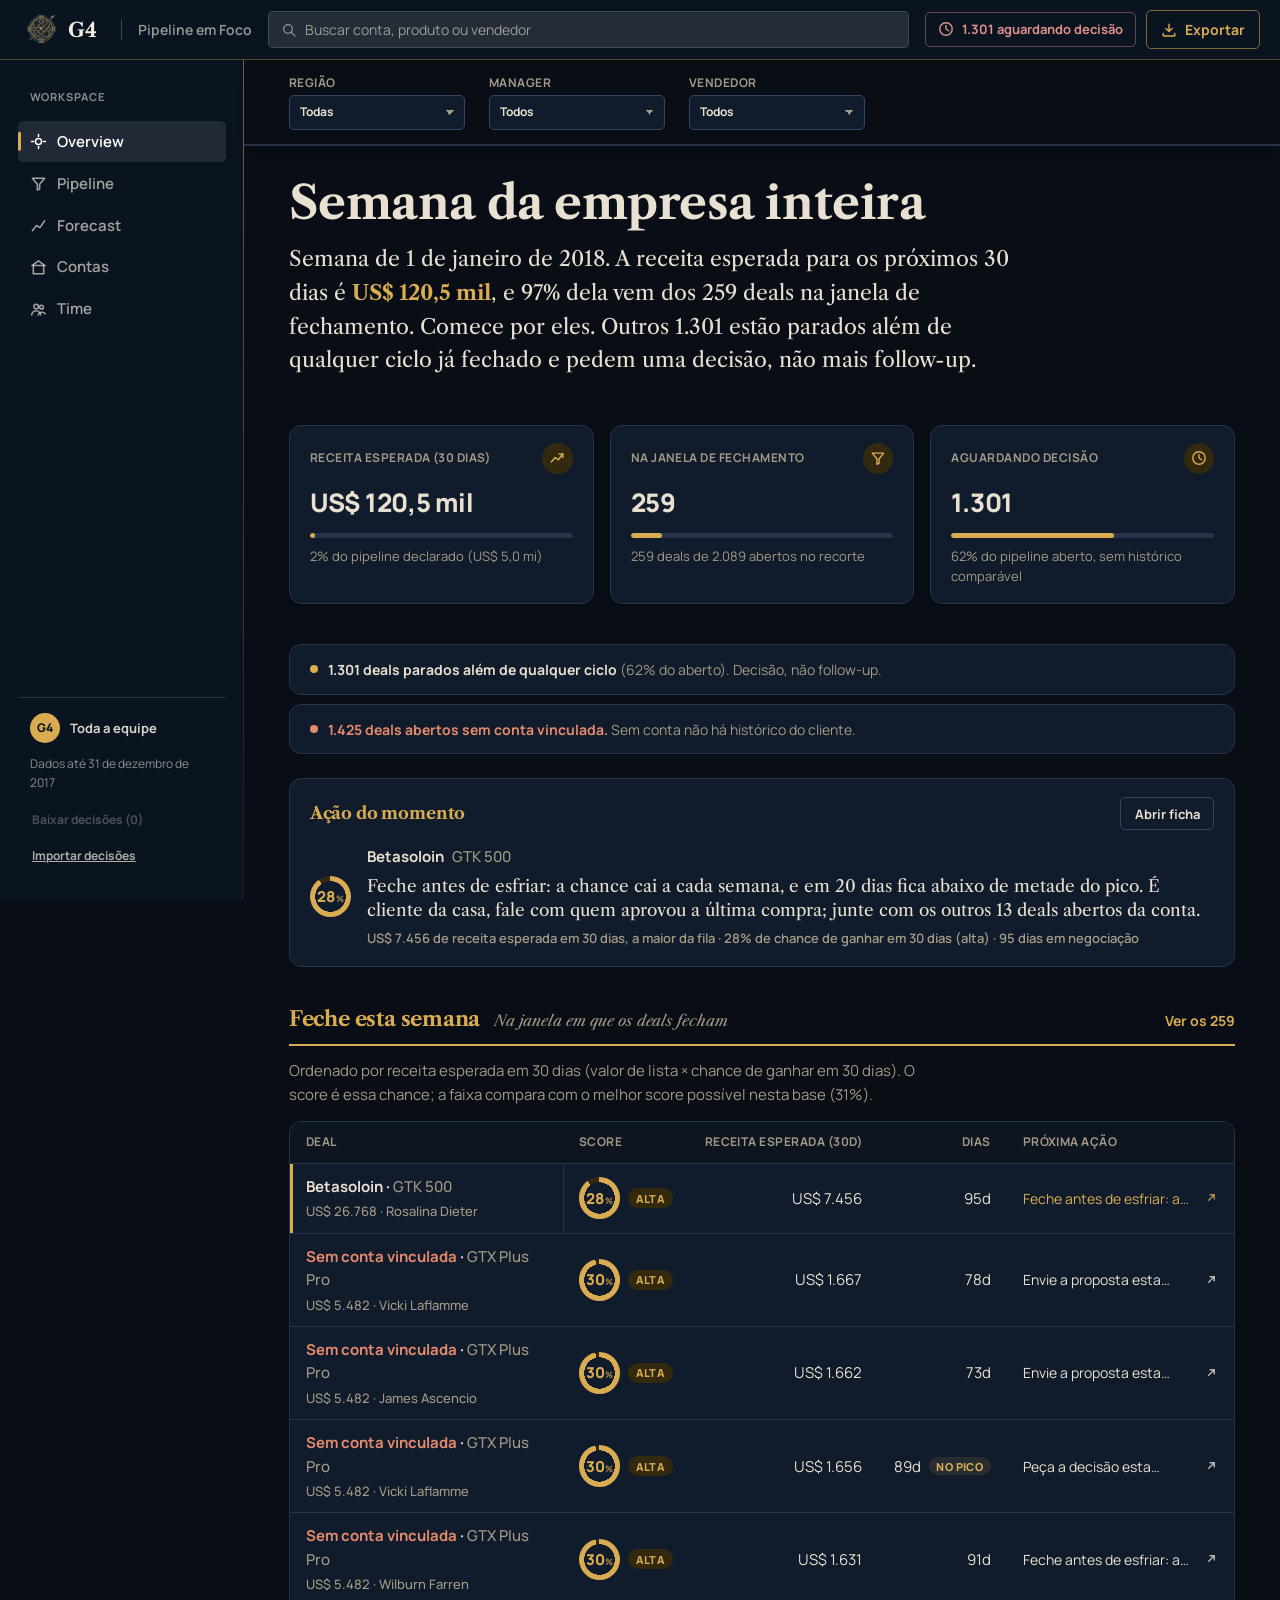
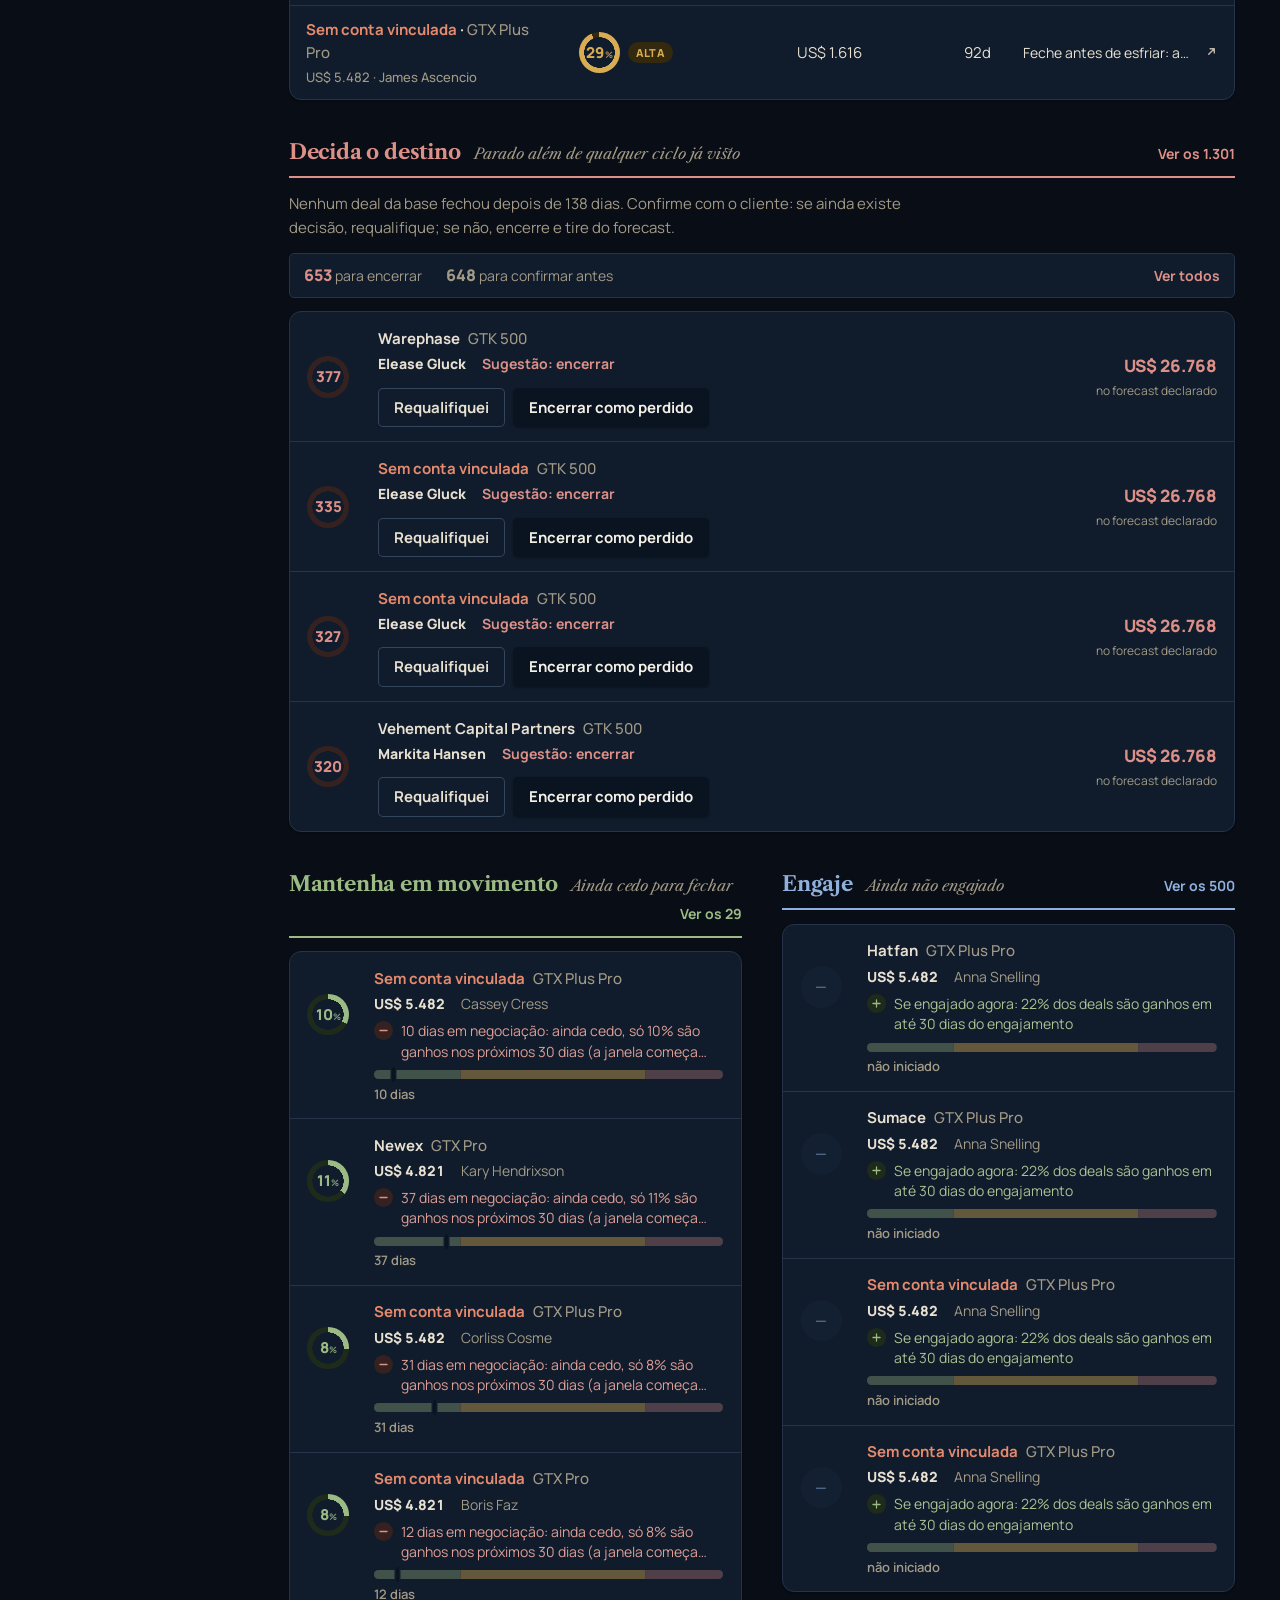
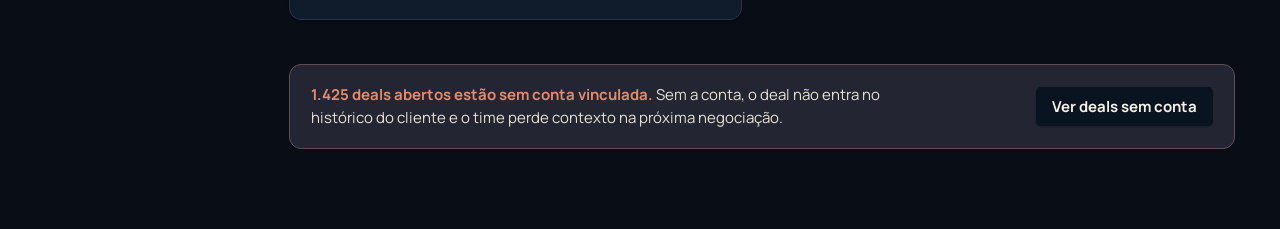
==== commit c2e1d811: "Deploy: versão do review crítico (5c7d9ff)" ====
--- a/index.html
+++ b/index.html
@@ -9,8 +9,8 @@
     <link rel="preconnect" href="https://fonts.googleapis.com" />
     <link rel="preconnect" href="https://fonts.gstatic.com" crossorigin />
     <link href="https://fonts.googleapis.com/css2?family=Libre+Caslon+Text:ital,wght@0,400;0,700;1,400&family=Manrope:wght@400;500;600;700;800&display=swap" rel="stylesheet" />
-    <script type="module" crossorigin src="./assets/index-LW6q1k3t.js"></script>
-    <link rel="stylesheet" crossorigin href="./assets/index-veV_4WGM.css">
+    <script type="module" crossorigin src="./assets/index-BXAAHfin.js"></script>
+    <link rel="stylesheet" crossorigin href="./assets/index-BELq9jFt.css">
   </head>
   <body>
     <div id="root"></div>
--- a/assets/index-BELq9jFt.css
+++ b/assets/index-BELq9jFt.css
@@ -0,0 +1 @@
+:root{--paper:#080d16;--surface:#101c2c;--surface-2:#0d1521;--navy:#0a1421;--navy-2:#16283f;--ink:#e8e0d0;--muted:#a39a86;--line:#263349;--line-strong:#34455e;--fechar:#d9ac52;--fechar-soft:#33290f;--decidir:#dd9088;--decidir-soft:#35211f;--avancar:#9cbb84;--avancar-soft:#1e2a1a;--prospectar:#8fb0dd;--prospectar-soft:#172538;--gold:#d9ac52;--warn:#e58a6c;--focus:#8fb0dd;--decidir-on-navy:#dd9088;--radius-s:5px;--radius-m:12px;--radius-l:16px;--shadow-sm:0 1px 2px #0000004d;--shadow-md:0 8px 24px #0006;--ease:cubic-bezier(.2, .7, .25, 1);--lightningcss-light: ;--lightningcss-dark:initial;color-scheme:dark}:root[data-theme=light]{--paper:#f3ede0;--surface:#fffdf8;--surface-2:#faf5ea;--navy:#12233c;--navy-2:#1b3251;--ink:#1d2637;--muted:#6a6152;--line:#ddd3bf;--line-strong:#c8bda4;--fechar:#8a6212;--fechar-soft:#f4ead2;--decidir:#7c332f;--decidir-soft:#eed9d3;--avancar:#4c6440;--avancar-soft:#dde4d1;--prospectar:#33517d;--prospectar-soft:#d9e2f0;--gold:#b8873b;--warn:#a4472a;--focus:#33517d;--shadow-sm:0 1px 2px #12233c0f, 0 2px 8px #12233c0d;--shadow-md:0 6px 18px #12233c1a, 0 1px 3px #12233c12;--lightningcss-light:initial;--lightningcss-dark: ;color-scheme:light}*{box-sizing:border-box}body{background:var(--paper);color:var(--ink);font-variant-numeric:tabular-nums;-webkit-font-smoothing:antialiased;text-rendering:optimizelegibility;accent-color:var(--gold);margin:0;font:400 15px/1.55 Manrope,system-ui,sans-serif}::selection{background:color-mix(in srgb, var(--gold) 32%, transparent);color:var(--ink)}*{scrollbar-width:thin;scrollbar-color:var(--line-strong) transparent}::-webkit-scrollbar{width:10px;height:10px}::-webkit-scrollbar-thumb{background:var(--line-strong);border:2px solid var(--paper);border-radius:999px}::-webkit-scrollbar-thumb:hover{background:var(--muted)}a{color:inherit;text-underline-offset:3px;transition:text-decoration-thickness .15s var(--ease);text-decoration-thickness:1px}a:hover{text-decoration-thickness:2px}:focus-visible{outline:2px solid var(--focus);outline-offset:2px;border-radius:var(--radius-s)}h1,h2{letter-spacing:-.01em;margin:0;font-family:Libre Caslon Text,Georgia,serif;font-weight:700;line-height:1.12}h1{font-size:clamp(2rem,1.4rem + 2.4vw,2.9rem)}h2{font-size:1.3rem}p{margin:0}.muted{color:var(--muted)}.block{color:var(--muted);font-family:Manrope,sans-serif;font-size:.8125rem;font-weight:500;display:block}.num,.deals .num{text-align:right;white-space:nowrap}.won{color:var(--avancar);font-weight:700}.lost{color:var(--muted)}.boot{color:var(--muted);padding:3rem 1.5rem}.shell{grid-template:"topbar topbar"60px"sidebar main"1fr/244px 1fr;min-height:100vh;display:grid}.topbar{z-index:6;background:var(--navy);color:#f3ede0;border-bottom:1px solid color-mix(in srgb, var(--gold) 35%, transparent);grid-area:topbar;align-items:center;gap:1rem;padding:0 1.25rem;display:flex;position:sticky;top:0}.topbar .brand-word{font-size:1.25rem}.topbar-product{white-space:nowrap;color:#f3ede09e;border-left:1px solid #fff3;margin-left:.1rem;padding-left:1rem;font-size:.875rem;font-weight:600}.topbar-search{background:color-mix(in srgb, white 10%, var(--navy));border-radius:var(--radius-s);min-width:12rem;transition:border-color .15s var(--ease), background .15s var(--ease);border:1px solid #ffffff24;flex:0 42rem;align-items:center;gap:.55rem;margin-inline:auto;padding:.4rem .75rem;display:flex;position:relative}.topbar-search:focus-within{border-color:var(--gold);background:color-mix(in srgb, white 14%, var(--navy))}.topbar-search svg{color:#f3ede08c;flex:none;width:16px;height:16px}.topbar-search input[type=search]{color:#f3ede0;font:inherit;background:0 0;border:0;outline:none;width:100%;min-width:0;padding:0;font-size:.875rem}.topbar-search input::placeholder{color:#f3ede094}.topbar-search-results{z-index:10;background:var(--navy-2);border-radius:var(--radius-m);box-shadow:var(--shadow-md);border:1px solid #ffffff29;position:absolute;top:calc(100% + 8px);left:0;right:0;overflow:hidden}.topbar-search-empty{color:#f3ede08c;margin:0;padding:.9rem 1rem;font-size:.875rem}.topbar-search-results ul{gap:1px;max-height:21rem;margin:0;padding:.35rem;list-style:none;display:grid;overflow-y:auto}.topbar-search-results li a{border-radius:var(--radius-s);color:#f3ede0;transition:background .12s var(--ease);align-items:center;gap:.7rem;padding:.5rem .6rem;text-decoration:none;display:flex}.topbar-search-results li a:hover,.topbar-search-results li a:focus-visible{background:#ffffff17;outline:none}.topbar-search-result-name{min-width:0;font-size:.875rem;font-weight:700;display:grid}.topbar-search-result-name .deal-product{color:#f3ede094;font-size:.75rem;font-weight:500}.topbar-search-result-name .no-account{color:var(--warn);font-weight:700}.topbar-search-result-agent{color:#f3ede094;flex:none;margin-left:auto;font-size:.75rem}.topbar-search-all{width:100%;font:inherit;cursor:pointer;text-align:center;color:var(--gold);transition:background .12s var(--ease);background:#ffffff0a;border:0;border-top:1px solid #ffffff1f;padding:.7rem;font-size:.8125rem;font-weight:700;display:block}.topbar-search-all:hover{background:#ffffff14}.topbar-actions{flex:none;align-items:center;gap:.6rem;margin-left:auto;display:flex}.topbar-queue-chip{border-radius:var(--radius-s);border:1px solid color-mix(in srgb, var(--decidir-on-navy) 42%, transparent);color:var(--decidir-on-navy);transition:background .15s var(--ease), transform .12s var(--ease);flex:none;align-items:center;gap:.45rem;padding:.4rem .8rem;font-size:.8125rem;font-weight:700;text-decoration:none;display:inline-flex}.topbar-queue-chip:hover{background:color-mix(in srgb, var(--decidir-on-navy) 14%, transparent);transform:translateY(-1px)}.topbar-queue-chip svg{flex:none;width:16px;height:16px}.topbar-queue-chip-label{white-space:nowrap}.topbar-export{border-radius:var(--radius-s);border:1px solid color-mix(in srgb, var(--gold) 55%, transparent);color:var(--gold);font:inherit;cursor:pointer;transition:background .15s var(--ease), transform .12s var(--ease);background:0 0;flex:none;align-items:center;gap:.45rem;padding:.45rem .9rem;font-size:.875rem;font-weight:700;display:inline-flex}.topbar-export:hover{background:color-mix(in srgb, var(--gold) 12%, transparent);transform:translateY(-1px)}.topbar-export svg{width:16px;height:16px}.sr-only{clip:rect(0, 0, 0, 0);white-space:nowrap;border:0;width:1px;height:1px;margin:-1px;padding:0;position:absolute;overflow:hidden}.nav{background:var(--navy);color:#f3ede0c7;flex-direction:column;grid-area:sidebar;gap:1.75rem;height:calc(100vh - 60px);padding:1.75rem 1.15rem;display:flex;position:sticky;top:60px}.nav:after{content:"";background:linear-gradient(var(--gold), color-mix(in srgb, var(--gold) 10%, transparent));opacity:.5;width:1px;height:100%;position:absolute;top:0;right:0}.brand{white-space:nowrap;color:#f3ede0;align-items:center;gap:.6rem;padding:0 .4rem;text-decoration:none;display:flex}.brand-mark{object-fit:contain;flex:none;width:32px;height:32px}.brand-word{letter-spacing:-.01em;font-family:Libre Caslon Text,Georgia,serif;font-size:1.12rem;font-weight:700;line-height:1}.nav-section{letter-spacing:.08em;text-transform:uppercase;color:#f3ede08f;margin:0;padding:0 .7rem;font-size:.6875rem;font-weight:700}.nav nav{flex-direction:column;gap:1px;margin-top:-.75rem;display:flex}.nav nav a{border-radius:var(--radius-s);color:#f3ede0a8;transition:color .15s var(--ease), background .15s var(--ease);align-items:center;gap:.65rem;padding:.55rem .7rem;font-size:.9375rem;font-weight:600;text-decoration:none;display:flex;position:relative}.nav nav a svg{flex:none;width:17px;height:17px}.nav nav a:hover{color:#f3ede0;background:#ffffff12}.nav nav a[aria-current=page]{color:#fff;background:#ffffff17}.nav nav a[aria-current=page]:before{content:"";background:var(--gold);border-radius:2px;width:3px;height:1.15rem;position:absolute;top:50%;left:0;transform:translateY(-50%)}.nav-foot{border-top:1px solid #ffffff1f;flex-direction:column;gap:.75rem;margin-top:auto;padding:.9rem .7rem 0;display:flex}.nav-operator{border-radius:var(--radius-s);text-align:left;min-width:0;font:inherit;background:0 0;border:0;align-items:center;gap:.6rem;margin:-.3rem;padding:.3rem;display:flex}button.nav-operator{cursor:pointer;transition:background .15s var(--ease)}button.nav-operator:hover{background:#ffffff14}.nav-operator-avatar{background:var(--gold);width:1.9rem;height:1.9rem;color:var(--navy);border-radius:50%;flex:none;place-items:center;font-size:.75rem;font-weight:800;display:inline-grid}.nav-operator-name{color:#f3ede0e0;text-overflow:ellipsis;white-space:nowrap;font-size:.8125rem;font-weight:700;overflow:hidden}.nav-foot-date{color:#f3ede08f;margin:0;font-size:.75rem}.nav-backup{flex-direction:column;align-items:flex-start;gap:.3rem;display:flex}.nav-backup .btn-link{color:#f3ede0b3;font-size:.75rem}.nav-backup .btn-link:hover{color:#f3ede0}.nav-backup .btn-link:disabled{opacity:.4;cursor:default;text-decoration:none}.nav-backup-error{color:var(--decidir-on-navy);margin:0;font-size:.75rem}.main{grid-area:main;min-width:0}main{width:100%;max-width:1440px;animation:rise .5s var(--ease) both;margin-inline:auto;padding:2rem clamp(1.75rem,3.5vw,4rem) 5rem}@keyframes rise{0%{opacity:.4;transform:translateY(6px)}to{opacity:1;transform:none}}.filters{z-index:3;background:var(--paper);width:100%;max-width:1440px;box-shadow:0 1px 0 var(--line), 0 6px 16px -12px #060c1559;border-bottom:1px solid var(--line);flex-wrap:wrap;align-items:end;gap:.75rem 1.5rem;margin-inline:auto;padding:.85rem clamp(1.75rem,3.5vw,4rem);display:flex;position:sticky;top:60px}.filter-field{letter-spacing:.04em;text-transform:uppercase;color:var(--muted);gap:3px;font-size:.75rem;font-weight:700;display:grid}.filter-control{display:flex;position:relative}.filter-field.is-active select{border-color:var(--focus);background-color:color-mix(in srgb, var(--focus) 12%, var(--surface));padding-right:3.4rem}.filter-clear{z-index:1;cursor:pointer;width:1.25rem;height:1.25rem;color:var(--muted);transition:background .15s var(--ease), color .15s var(--ease);background:0 0;border:0;border-radius:50%;place-items:center;padding:0;font-size:1.05rem;line-height:1;display:inline-grid;position:absolute;top:50%;right:1.55rem;transform:translateY(-50%)}.filter-clear:hover{background:color-mix(in srgb, var(--muted) 20%, transparent);color:var(--ink)}.filters-summary{align-self:center;align-items:center;gap:.75rem;margin-left:auto;display:flex}.filters-count{color:var(--muted);text-transform:none;letter-spacing:normal;font-size:.8125rem;font-weight:600}select,input[type=search]{font:inherit;color:var(--ink);background:var(--surface);border:1px solid var(--line-strong);border-radius:var(--radius-s);min-width:11rem;transition:border-color .15s var(--ease), box-shadow .15s var(--ease), background-color .15s var(--ease);padding:.45rem .65rem}select:hover,input[type=search]:hover{border-color:var(--muted)}select:focus-visible,input:focus-visible{border-color:var(--focus);box-shadow:0 0 0 3px color-mix(in srgb, var(--focus) 18%, transparent);outline:none}select{appearance:none;cursor:pointer;background-image:linear-gradient(45deg, transparent 50%, var(--muted) 50%), linear-gradient(135deg, var(--muted) 50%, transparent 50%);background-position:right .85rem center,right .6rem center;background-repeat:no-repeat;background-size:5px 5px,5px 5px;width:100%;padding-right:2rem}.btn,.btn-link{font:inherit;cursor:pointer;border-radius:var(--radius-s);transition:transform .12s var(--ease), box-shadow .15s var(--ease), background .15s var(--ease), opacity .15s;align-items:center;gap:.4rem;font-weight:700;text-decoration:none;display:inline-flex}.btn{background:var(--navy);color:#f6f1e6;box-shadow:var(--shadow-sm);border:0;padding:.5rem 1rem}.btn:hover{box-shadow:var(--shadow-md);transform:translateY(-1px)}.btn:active{transform:none}.btn-quiet{background:var(--surface);color:var(--ink);box-shadow:inset 0 0 0 1px var(--line-strong)}.btn-quiet:hover{box-shadow:inset 0 0 0 1px var(--muted);transform:translateY(-1px)}.btn-link{color:var(--prospectar);background:0 0;border:0;padding:.4rem .15rem;text-decoration:underline;text-decoration-thickness:1px}.btn-link:hover{text-decoration-thickness:2px}.more{margin-top:1.25rem}.pager{border-top:1px solid var(--line);color:var(--muted);flex-wrap:wrap;align-items:center;gap:.75rem;margin-top:1.1rem;padding:.8rem 0 0;font-size:.875rem;display:flex}.pager-info{margin-right:auto;font-weight:600}.pager-page{color:var(--ink);font-weight:700}.pager .btn{padding:.4rem .9rem}.pager .btn:disabled{opacity:.45;cursor:not-allowed;box-shadow:none;transform:none}.page-head{gap:.85rem;margin-bottom:3rem;display:grid}.lede{color:var(--ink);max-width:46rem;font-family:Libre Caslon Text,Georgia,serif;font-size:1.3125rem;font-weight:400;line-height:1.6}.lede strong{color:var(--fechar);font-weight:700}.back{color:var(--muted);align-items:center;gap:.3rem;margin-bottom:1.25rem;font-weight:700;text-decoration:none;display:inline-flex}.back:before{content:"";background-color:currentColor;width:.55em;height:.55em;display:inline-block;-webkit-mask:url("data:image/svg+xml,%3Csvg xmlns='http://www.w3.org/2000/svg' viewBox='0 0 24 24'%3E%3Cpath d='M15 5l-7 7 7 7' fill='none' stroke='black' stroke-width='2.6' stroke-linecap='round' stroke-linejoin='round'/%3E%3C/svg%3E") 50%/contain no-repeat;mask:url("data:image/svg+xml,%3Csvg xmlns='http://www.w3.org/2000/svg' viewBox='0 0 24 24'%3E%3Cpath d='M15 5l-7 7 7 7' fill='none' stroke='black' stroke-width='2.6' stroke-linecap='round' stroke-linejoin='round'/%3E%3C/svg%3E") 50%/contain no-repeat}.back:hover{color:var(--ink)}.stat-row{grid-template-columns:repeat(3,1fr);gap:1rem;margin-bottom:2.5rem;display:grid}.stat-card{border-radius:var(--radius-m);background:var(--surface);border:1px solid var(--line);box-shadow:var(--shadow-sm);padding:1.1rem 1.25rem}.stat-card-head{justify-content:space-between;align-items:center;gap:.5rem;margin-bottom:.6rem;display:flex}.stat-card-label{letter-spacing:.04em;text-transform:uppercase;color:var(--muted);font-size:.75rem;font-weight:700}.stat-card-icon{background:var(--fechar-soft);width:1.9rem;height:1.9rem;color:var(--fechar);border-radius:50%;flex:none;place-items:center;display:inline-grid}.stat-card-icon svg{width:16px;height:16px}.stat-card-value{letter-spacing:-.01em;color:var(--ink);font-size:1.6rem;font-weight:800}.stat-card-bar{background:var(--line);border-radius:999px;height:5px;margin-top:.6rem;overflow:hidden}.stat-card-bar span{background:var(--gold);border-radius:999px;height:100%;display:block}.stat-card-caption{color:var(--muted);margin-top:.5rem;font-size:.8125rem}section{margin-top:2.75rem}section>h2{margin-bottom:.85rem}.section-head{flex-wrap:wrap;justify-content:space-between;align-items:center;gap:.75rem;margin-bottom:.85rem;display:flex}.empty{color:var(--muted);padding:1.25rem 0;font-family:Libre Caslon Text,Georgia,serif;font-size:1.0625rem}.queue-note{color:var(--muted);max-width:72ch;margin-bottom:.85rem;line-height:1.6}ul.plain{gap:.6rem;max-width:76ch;padding-left:0;list-style:none;display:grid}ul.plain li{padding-left:1.25rem;line-height:1.55;position:relative}ul.plain li:before{content:"";background:var(--gold);border-radius:50%;width:5px;height:5px;position:absolute;top:.62em;left:0}.myday .queue{margin-top:2.5rem}.queue-head{border-bottom:2px solid var(--c,var(--line-strong));flex-wrap:wrap;align-items:baseline;gap:.35rem .85rem;margin-bottom:.85rem;padding-bottom:.7rem;display:flex}.queue-fechar{--c:var(--fechar)}.queue-decidir{--c:var(--decidir)}.queue-avancar{--c:var(--avancar)}.queue-prospectar{--c:var(--prospectar)}.queue-head h2{color:var(--c,var(--ink))}.queue-hint{color:var(--muted);font-family:Libre Caslon Text,Georgia,serif;font-size:.9375rem;font-style:italic}.queue-all{color:var(--c,var(--prospectar));margin-left:auto;font-size:.875rem;font-weight:700;text-decoration:none}.queue-all:hover{text-decoration:underline}.queue-pair{grid-template-columns:1fr 1fr;gap:1.5rem 2.5rem;display:grid}.queue-pair .deal-row{grid-template-columns:3rem 1fr}.queue-pair .deal-row .ruler{grid-column:2}.deal-list{background:var(--surface);border-radius:var(--radius-m);box-shadow:var(--shadow-sm);border:1px solid var(--line);margin:0;padding:0;list-style:none;overflow:hidden}.deal-row{border-bottom:1px solid var(--line);transition:background .15s var(--ease);grid-template-columns:3.25rem minmax(0,1fr) minmax(170px,270px);align-items:center;gap:.5rem 1.15rem;padding:.9rem 1.1rem;display:grid}.deal-list .deal-row:last-child{border-bottom:0}.deal-row:hover{background:var(--surface-2)}.deal-row-main{gap:.2rem;min-width:0;display:grid}.deal-row-title{color:var(--ink);flex-wrap:wrap;align-items:baseline;gap:0 .5rem;font-weight:700;text-decoration:none;display:flex}.deal-row-title:hover{color:var(--fechar);text-underline-offset:3px;text-decoration:underline}.deal-row-sub{color:var(--muted);flex-wrap:wrap;align-items:baseline;gap:0 1rem;font-size:.875rem;display:flex}.deal-row-sub>span:first-child{color:var(--ink);font-variant-numeric:tabular-nums;font-weight:800}.deal-product{color:var(--muted);font-size:.9375rem;font-weight:500}.no-account{color:var(--warn)}.decision{flex-wrap:wrap;align-items:center;gap:.5rem;margin-top:.6rem;display:flex}.decision.done{color:var(--muted);gap:.35rem;margin-top:.6rem;font-size:.875rem;display:grid}.decision.done p{align-items:center;gap:.5rem;display:flex}.decision-note{font:inherit;color:var(--ink);background:var(--surface);border:1px solid var(--line-strong);border-radius:var(--radius-s);max-width:32rem;padding:.35rem .6rem;font-size:.8125rem}.decision-note:focus-visible{border-color:var(--focus);box-shadow:0 0 0 3px color-mix(in srgb, var(--focus) 18%, transparent);outline:none}.stalled-row .stalled-value{text-align:right;align-self:center;justify-items:end;gap:.15rem;display:grid}.stalled-row .stalled-value strong{color:var(--decidir);font-size:1.0625rem;font-weight:800}.stalled-row .stalled-value span{color:var(--muted);font-size:.75rem}.suggestion{font-weight:700}.suggestion-encerrar{color:var(--decidir)}.suggestion-confirmar{color:var(--muted)}.hygiene{border-radius:var(--radius-m);background:color-mix(in srgb, var(--warn) 9%, var(--surface));border:1px solid color-mix(in srgb, var(--warn) 30%, var(--line));flex-wrap:wrap;justify-content:space-between;align-items:center;gap:1rem;margin-top:2.75rem;padding:1.15rem 1.35rem;display:flex}.hygiene p{max-width:70ch;line-height:1.55}.hygiene strong{color:var(--warn)}.health-strip{gap:.6rem;margin-top:1.25rem;display:grid}.health-item{color:var(--muted);border-radius:var(--radius-m);background:var(--surface);border:1px solid var(--line);align-items:baseline;gap:.65rem;padding:.85rem 1.25rem;font-size:.875rem;line-height:1.5;display:flex}.health-item strong{color:var(--ink);font-weight:700}.health-dot{background:var(--fechar);border-radius:50%;flex:none;width:8px;height:8px;transform:translateY(-2px)}.health-item-warn .health-dot{background:var(--warn)}.health-item-warn strong{color:var(--warn)}.razor{background:var(--surface);border:1px solid var(--line);border-radius:var(--radius-m);gap:.9rem;margin-top:1.5rem;padding:1.1rem 1.25rem;display:grid}.razor-head{justify-content:space-between;align-items:center;gap:.75rem;display:flex}.razor-head h2{color:var(--fechar);font-size:1.0625rem}.razor-open{color:var(--ink);border-radius:var(--radius-s);border:1px solid var(--line-strong);transition:background .15s var(--ease), border-color .15s var(--ease);padding:.35rem .85rem;font-size:.8125rem;font-weight:700;text-decoration:none}.razor-open:hover{background:var(--surface-2);border-color:var(--muted)}.razor-body{align-items:center;gap:1rem;display:flex}.razor-score{flex:none}.razor-main{gap:.35rem;min-width:0;display:grid}.razor-action{color:var(--ink);margin:0;font-family:Libre Caslon Text,Georgia,serif;font-size:1.0625rem;line-height:1.45}.razor-meta{color:var(--muted);margin:0;font-size:.8125rem;font-weight:600}.decide-split{border-radius:var(--radius-s);background:var(--surface);border:1px solid var(--line);color:var(--muted);flex-wrap:wrap;align-items:center;gap:.75rem 1.5rem;margin-bottom:.85rem;padding:.55rem .9rem;font-size:.875rem;display:flex}.decide-split strong{font-size:1rem;font-weight:800}.decide-split-encerrar strong{color:var(--decidir)}.decide-split-confirmar strong{color:var(--muted)}.decide-split .queue-all{margin-left:auto}.peak-badge{letter-spacing:.04em;text-transform:uppercase;color:var(--fechar);background:color-mix(in srgb, var(--fechar) 12%, var(--surface));border-radius:999px;padding:.1rem .45rem;font-size:.6875rem;font-weight:800}.score{--ring-bg:var(--surface);color:var(--c);background:radial-gradient(closest-side, var(--ring-bg) 74%, transparent 75% 100%), conic-gradient(var(--c) calc(var(--pct,0) * 1%), var(--c-soft) 0);transition:transform .15s var(--ease), background-color .15s var(--ease);border-radius:50%;place-items:center;font-weight:800;display:inline-grid}.deal-row:hover .score,.deals tbody tr:hover .score{--ring-bg:var(--surface-2);transform:scale(1.06)}.score-sm{width:2.6rem;height:2.6rem;font-size:.9375rem}.score-lg{letter-spacing:-.03em;width:5.75rem;height:5.75rem;font-size:2.35rem}.score:not(.score-none){grid-auto-flow:column;place-content:center;align-items:baseline}.score small{opacity:.8;margin-left:.04em;font-size:.6em;font-weight:700}.score-wrap{align-items:center;gap:.5rem;display:inline-flex}.tier{letter-spacing:.04em;text-transform:uppercase;border-radius:999px;padding:.1rem .45rem;font-size:.6875rem;font-weight:800}.tier-alta{color:var(--fechar);background:var(--fechar-soft)}.tier-media{color:var(--ink);background:color-mix(in srgb, var(--ink) 10%, transparent)}.tier-baixa{color:var(--muted);background:color-mix(in srgb, var(--muted) 12%, transparent)}.score-none{opacity:.55;background:var(--c-soft);font-weight:600}.on-fechar{--c:var(--fechar);--c-soft:var(--fechar-soft)}.on-decidir{--c:var(--decidir);--c-soft:var(--decidir-soft)}.on-avancar{--c:var(--avancar);--c-soft:var(--avancar-soft)}.on-prospectar{--c:var(--prospectar);--c-soft:var(--prospectar-soft)}.tag{letter-spacing:.03em;text-transform:uppercase;border-radius:999px;padding:.1rem .6rem;font-size:.75rem;font-weight:700;display:inline-block}.tag-fechar{color:var(--fechar);background:var(--fechar-soft)}.tag-decidir{color:var(--decidir);background:var(--decidir-soft)}.tag-avancar{color:var(--avancar);background:var(--avancar-soft)}.tag-prospectar{color:var(--prospectar);background:var(--prospectar-soft)}.ruler{gap:.3rem;display:grid;position:relative}.ruler svg{width:100%;box-shadow:inset 0 0 0 1px color-mix(in srgb, var(--ink) 8%, transparent);border-radius:999px;display:block}.ruler-sm svg{height:9px}.ruler-lg svg{height:16px}.z-avancar{fill:color-mix(in srgb, var(--avancar) 34%, var(--surface))}.z-fechar{fill:color-mix(in srgb, var(--fechar) 42%, var(--surface))}.z-decidir{fill:color-mix(in srgb, var(--decidir) 30%, var(--surface))}.ruler-mark{background:var(--navy);width:3px;height:15px;box-shadow:0 0 0 1.5px var(--surface);border-radius:2px;margin-left:-1.5px;position:absolute;top:-3px}.ruler-lg .ruler-mark{width:4px;height:24px;margin-left:-2px;top:-4px}.ruler-label{color:var(--muted);font-size:.8125rem;font-weight:600}.ruler-ticks{height:1.4rem;color:var(--muted);font-size:.8125rem;position:relative}.ruler-ticks span{white-space:nowrap;position:absolute}.ruler-ticks span:last-child{transform:translate(-100%)}.toolbar{flex-wrap:wrap;align-items:center;gap:.75rem 1rem;margin-bottom:1.25rem;display:flex}.toolbar input[type=search]{flex:16rem}.tabs{background:var(--surface);border-radius:var(--radius-m);box-shadow:inset 0 0 0 1px var(--line);flex-wrap:wrap;gap:2px;padding:3px;display:flex}.tabs a{color:var(--muted);transition:color .15s var(--ease), background .15s var(--ease);border-radius:8px;padding:.4rem .85rem;font-weight:600;text-decoration:none}.tabs a:hover{color:var(--ink)}.tabs a[aria-current=page]{background:var(--navy);color:#f6f1e6}.tabs a[aria-current=page] .count{color:#f6f1e6b3}.count{color:var(--muted);font-weight:600}.tabs a.tab-encerrados{color:var(--warn)}.tabs a.tab-encerrados[aria-current=page]{background:var(--navy);color:#f6f1e6}.tabs a.tab-encerrados[aria-current=page] .count{color:#f6f1e6b3}.table-wrap{background:var(--surface);border-radius:var(--radius-m);box-shadow:var(--shadow-sm);border:1px solid var(--line);overflow-x:auto}table.deals{border-collapse:collapse;width:100%}.deals th,.deals td{text-align:left;border-bottom:1px solid var(--line);vertical-align:middle;padding:.7rem 1rem}.deals thead th{color:var(--muted);white-space:nowrap;text-transform:uppercase;letter-spacing:.04em;background:var(--surface-2);font-size:.75rem;font-weight:700;position:relative}.deals thead th.num{text-align:right}.deals thead button{width:calc(100% + 2rem);font:inherit;color:inherit;cursor:pointer;text-transform:inherit;letter-spacing:inherit;text-align:inherit;background:0 0;border:0;margin:-.7rem -1rem;padding:.7rem 1rem;display:block}.deals thead th.num button{text-align:right}.deals thead button:hover{color:var(--ink)}.deals thead th[aria-sort]{color:var(--fechar)}.deals thead th[aria-sort] button:after{content:"";vertical-align:-.05em;width:.6em;height:.6em;-webkit-mask:var(--sort-icon) center / contain no-repeat;mask:var(--sort-icon) center / contain no-repeat;-webkit-mask:var(--sort-icon) center / contain no-repeat;background-color:currentColor;margin-left:.3em;display:inline-block}.deals thead th[aria-sort=descending] button{--sort-icon:url("data:image/svg+xml,%3Csvg xmlns='http://www.w3.org/2000/svg' viewBox='0 0 24 24'%3E%3Cpath d='M6 9l6 6 6-6' fill='none' stroke='black' stroke-width='2.6' stroke-linecap='round' stroke-linejoin='round'/%3E%3C/svg%3E")}.deals thead th[aria-sort=ascending] button{--sort-icon:url("data:image/svg+xml,%3Csvg xmlns='http://www.w3.org/2000/svg' viewBox='0 0 24 24'%3E%3Cpath d='M6 15l6-6 6 6' fill='none' stroke='black' stroke-width='2.6' stroke-linecap='round' stroke-linejoin='round'/%3E%3C/svg%3E")}.deals tbody tr{transition:background .12s var(--ease)}.deals tbody tr:hover{background:var(--surface-2)}.deals tbody tr:last-child>*{border-bottom:0}.deals tbody th{font-weight:700}.deals th.cell-pin,.deals td.cell-pin{z-index:1;background:var(--surface);box-shadow:1px 0 0 var(--line);position:sticky;left:0}.deals thead th.cell-pin{background:var(--surface-2);z-index:2}.deals tbody tr:hover td.cell-pin{background:var(--surface-2)}.cell-check{white-space:nowrap;width:1px}.cell-check input[type=checkbox]{cursor:pointer;width:1.15rem;height:1.15rem}.row-selected{background:color-mix(in srgb, var(--focus) 8%, transparent)}.row-selected:hover{background:color-mix(in srgb, var(--focus) 12%, transparent)}.bulk-bar{border-radius:var(--radius-m);background:color-mix(in srgb, var(--focus) 10%, var(--surface));border:1px solid color-mix(in srgb, var(--focus) 30%, transparent);flex-wrap:wrap;align-items:center;gap:.6rem .9rem;margin-bottom:.75rem;padding:.7rem 1rem;font-size:.875rem;font-weight:600;display:flex}.bulk-undo{border-radius:var(--radius-m);background:var(--avancar-soft);color:var(--avancar);border:1px solid color-mix(in srgb, var(--avancar) 30%, transparent);flex-direction:column;gap:.3rem;margin-bottom:.75rem;padding:.6rem 1rem;font-size:.875rem;font-weight:600;display:flex}.bulk-undo-bar{flex-wrap:wrap;align-items:center;gap:.85rem;display:flex}.bulk-undo .btn-link{color:var(--avancar);text-decoration:underline}.bulk-undo-panel{border:1px solid color-mix(in srgb, var(--avancar) 28%, transparent);border-radius:var(--radius-s);background:color-mix(in srgb, var(--avancar) 6%, transparent);gap:.7rem;margin-top:.2rem;padding:.7rem .85rem;display:grid}.bulk-undo-names{flex-wrap:wrap;align-items:center;gap:.5rem;display:flex}.bulk-undo-names input{font:inherit;border:1px solid var(--line-strong);border-radius:var(--radius-s);color:var(--ink);background:var(--surface);flex:18rem;padding:.35rem .6rem;font-size:.8125rem}.bulk-undo-names input:focus-visible{border-color:var(--focus);box-shadow:0 0 0 3px color-mix(in srgb, var(--focus) 18%, transparent);outline:none}.bulk-undo-list{gap:.15rem;max-height:15rem;margin:0;padding:0;list-style:none;display:grid;overflow-y:auto}.bulk-undo-list li{border-top:1px solid color-mix(in srgb, var(--avancar) 12%, transparent)}.bulk-undo-list label{cursor:pointer;align-items:center;gap:.55rem;padding:.3rem .2rem;display:flex}.bulk-undo-list input[type=checkbox]{cursor:pointer;width:1.05rem;height:1.05rem}.bulk-undo-list .deal-product{color:color-mix(in srgb, var(--avancar) 70%, var(--ink))}.bulk-undo-actions{flex-wrap:wrap;align-items:center;gap:.7rem;display:flex}.cell-deal{min-width:12rem;color:var(--ink);gap:.2rem;font-weight:700;text-decoration:none;display:grid}.cell-deal:hover{color:var(--fechar);text-decoration:underline}.cell-deal-sub{color:var(--muted);font-size:.8125rem;font-weight:500;text-decoration:none}.cell-score{text-align:center}.close-table .cell-action a span{-webkit-line-clamp:1}.close-table td.num .peak-badge{vertical-align:1px;margin-left:.5rem}.cell-ruler{min-width:150px}.cell-action{min-width:160px;max-width:240px}.cell-action a{max-width:100%;color:var(--ink);align-items:flex-start;gap:.4rem;font-size:.875rem;line-height:1.4;text-decoration:none;display:inline-flex}.cell-action a span{-webkit-line-clamp:3;-webkit-box-orient:vertical;display:-webkit-box;overflow:hidden}.cell-action a svg{opacity:.8;flex:none;width:13px;height:13px;margin-top:.15rem}.cell-action a:hover{color:var(--rc,var(--fechar))}.cell-action a:hover svg{opacity:1}tr.row-fechar .cell-action a{color:var(--fechar)}tr.row-avancar .cell-action a{color:color-mix(in srgb, var(--avancar) 70%, var(--ink))}tr.row-prospectar .cell-action a{color:var(--muted)}tr.row-decidir .cell-action a{color:color-mix(in srgb, var(--decidir) 78%, var(--ink))}.row-fechar td:first-child,.row-decidir td:first-child,.row-avancar td:first-child,.row-prospectar td:first-child{box-shadow:inset 3px 0 0 var(--rc), 1px 0 0 var(--line)}.row-fechar{--rc:var(--fechar)}.row-decidir{--rc:var(--decidir)}.row-avancar{--rc:var(--avancar)}.row-prospectar{--rc:var(--prospectar)}.row-encerrado td:first-child{box-shadow:inset 3px 0 0 var(--warn), 1px 0 0 var(--line)}.row-encerrado{color:var(--ink)}.cell-note{max-width:30rem;color:var(--muted)}.cell-note span{word-break:break-word;display:block}.board{grid-template-columns:repeat(4,minmax(230px,1fr));gap:1.15rem;padding-bottom:.5rem;display:grid;overflow-x:auto}.board-col{border-top:3px solid var(--c,var(--line));flex-direction:column;gap:.6rem;margin:0;padding-top:.85rem;display:flex}.col-fechar{--c:var(--fechar)}.col-decidir{--c:var(--decidir)}.col-avancar{--c:var(--avancar)}.col-prospectar{--c:var(--prospectar)}.board-col>h2{color:var(--c,var(--ink));margin:0;font-size:1.15rem}.board-col>.queue-hint{margin-bottom:.35rem}.card{background:var(--surface);border-radius:var(--radius-m);color:var(--ink);border:1px solid var(--line);box-shadow:var(--shadow-sm);transition:transform .15s var(--ease), box-shadow .15s var(--ease), border-color .15s var(--ease);gap:.55rem;padding:.85rem .95rem;text-decoration:none;display:grid}.card:hover{box-shadow:var(--shadow-md);border-color:color-mix(in srgb, var(--c) 40%, var(--line));transform:translateY(-2px)}.card-top{justify-content:space-between;align-items:start;gap:.5rem;display:flex}.card-name{font-weight:700;display:grid}.card-sub{color:var(--muted);font-size:.8125rem}.deal-head{border-radius:var(--radius-l);background:var(--navy);color:#f3ede0;box-shadow:var(--shadow-md);grid-template-columns:1fr auto;align-items:center;gap:1.75rem;margin-top:.5rem;padding:1.6rem 1.75rem;display:grid}.deal-head .deal-name h1,.deal-head h1{color:#fff}.deal-name{gap:.3rem;display:grid}.deal-name .deal-product{color:color-mix(in srgb, var(--gold) 80%, #f3ede0);font-size:1.0625rem;font-weight:600}.deal-head .no-account{color:#dc9276}.deal-meta{color:#f3ede0b8;margin-top:.6rem}.deal-score{text-align:right;color:#f3ede0bf;justify-items:end;gap:.6rem;max-width:19rem;font-size:.875rem;display:grid}.deal-head .score{--ring-bg:var(--navy);filter:drop-shadow(0 4px 14px #060c1559)}.action{border-radius:var(--radius-m);background:var(--c-soft);border:1px solid color-mix(in srgb, var(--c) 26%, transparent);margin-top:1.5rem;padding:1.2rem 1.4rem}.action h2{text-transform:uppercase;letter-spacing:.06em;color:var(--c);margin-bottom:.35rem;font-family:Manrope,sans-serif;font-size:.75rem}.action p{color:var(--ink);font-family:Libre Caslon Text,Georgia,serif;font-size:1.3rem;font-weight:700;line-height:1.3}.facts{background:var(--line);border-radius:var(--radius-m);box-shadow:var(--shadow-sm);border:1px solid var(--line);grid-template-columns:repeat(auto-fit,minmax(165px,1fr));gap:1px;margin:1.75rem 0 0;display:grid;overflow:hidden}.facts>div{background:var(--surface);padding:1rem 1.15rem}.facts dt{color:var(--muted);text-transform:uppercase;letter-spacing:.03em;font-size:.75rem;font-weight:700}.facts dd{letter-spacing:-.01em;margin:.25rem 0 0;font-size:1.4rem;font-weight:800}.facts-big dd{letter-spacing:-.02em;font-size:2.15rem}.facts p{color:var(--muted);margin-top:.35rem;font-size:.8125rem;line-height:1.5}.reasons{gap:.65rem;max-width:76ch;margin:0;padding:0;list-style:none;display:grid}.reason{grid-template-columns:1.6rem 1fr;align-items:start;gap:.65rem;line-height:1.5;display:grid}.reason-icon{border-radius:50%;place-items:center;width:1.6rem;height:1.6rem;font-size:.9375rem;font-weight:800;display:grid}.reason-up .reason-icon{color:var(--avancar);background:var(--avancar-soft)}.reason-down .reason-icon{color:var(--decidir);background:var(--decidir-soft)}.reason-info .reason-icon{color:var(--muted);background:var(--surface-2);box-shadow:inset 0 0 0 1px var(--line-strong)}.reason-warn .reason-icon{color:var(--surface);background:var(--warn)}.reason-up{color:color-mix(in srgb, var(--avancar) 78%, var(--ink))}.reason-down{color:color-mix(in srgb, var(--decidir) 78%, var(--ink))}.reason-info{color:var(--muted)}.reason-warn{color:var(--warn)}.reason-primary{color:var(--ink);font-weight:600}.reason-primary .reason-icon{width:1.9rem;height:1.9rem}.reason-compact{color:var(--muted);grid-template-columns:1.2rem 1fr;gap:.5rem;margin:.2rem 0 0;font-size:.875rem;line-height:1.45}.reason-compact .reason-icon{width:1.2rem;height:1.2rem}.reason-compact .reason-icon svg{width:11px;height:11px}.reason-compact .reason-text{-webkit-line-clamp:2;-webkit-box-orient:vertical;display:-webkit-box;overflow:hidden}.reason-compact.reason-up{color:color-mix(in srgb, var(--avancar) 82%, var(--ink))}.reason-compact.reason-down{color:color-mix(in srgb, var(--decidir) 82%, var(--ink))}.reason-compact.reason-warn{color:color-mix(in srgb, var(--warn) 82%, var(--ink))}.context ul{gap:.6rem;max-width:76ch;padding-left:0;list-style:none;display:grid}.context ul li{padding-left:1.25rem;line-height:1.55;position:relative}.context ul li:before{content:"";background:var(--gold);border-radius:50%;width:5px;height:5px;position:absolute;top:.6em;left:0}.curve{background:var(--surface);border-radius:var(--radius-m);box-shadow:var(--shadow-sm);border:1px solid var(--line);margin:1.25rem 0 0;padding:1.25rem;position:relative}.curve svg{cursor:crosshair;width:100%;height:auto;display:block}.curve .grid{stroke:var(--line);stroke-width:1px}.curve .axis{fill:var(--muted);font-family:Manrope,sans-serif;font-size:13px}.curve .area-close{fill:var(--fechar);opacity:.18}.curve rect.z-fechar{opacity:.5}.curve .line-win{fill:none;stroke:var(--navy);stroke-width:2.5px}.curve .line-base{stroke:var(--muted);stroke-dasharray:4 4}.curve .line-now{stroke:var(--fechar);stroke-width:1.5px}.curve .dot-now{fill:var(--surface);stroke:var(--fechar);stroke-width:2.5px}.curve .curve-hover .line-now,.curve .curve-hover .dot-now{stroke:var(--focus)}.curve figcaption{color:var(--muted);flex-wrap:wrap;gap:.3rem 1.5rem;margin-top:.75rem;font-size:.8125rem;display:flex}.curve-tooltip{z-index:2;pointer-events:none;background:var(--navy);color:#f3ede0;border-radius:var(--radius-s);white-space:nowrap;box-shadow:var(--shadow-md);padding:.5rem .7rem;font-size:.8125rem;line-height:1.4;position:absolute;top:1.35rem;transform:translate(-50%)}.curve-tooltip strong{margin-bottom:.15rem;font-weight:800;display:block}.curve-tooltip span{color:#f3ede0c7;display:block}.key:before{content:"";vertical-align:middle;border-radius:2px;width:14px;height:3px;margin-right:6px;display:inline-block}.key-win:before{background:var(--navy)}.key-close:before{background:var(--fechar);opacity:.4;height:10px}.key-base:before{border-top:2px dashed var(--muted);height:0}.method .ruler{margin-top:1.25rem}.method section>p{max-width:72ch;line-height:1.6}.stack{border-radius:var(--radius-s);height:32px;box-shadow:var(--shadow-sm);gap:2px;display:flex;overflow:hidden}.stack a{transition:filter .15s var(--ease);display:block}.stack a:hover,.stack a:focus-visible{filter:brightness(1.15)}.stack-fechar{background:var(--fechar)}.stack-avancar{background:var(--avancar)}.stack-prospectar{background:var(--prospectar)}.stack-decidir{background:var(--decidir)}.stack-legend{gap:.5rem;margin:.85rem 0 0;padding:0;list-style:none;display:grid}.stack-legend li{line-height:1.5}.stack-legend li:before{content:"";vertical-align:baseline;border-radius:3px;width:11px;height:11px;margin-right:8px;display:inline-block}.legend-fechar:before{background:var(--fechar)}.legend-avancar:before{background:var(--avancar)}.legend-prospectar:before{background:var(--prospectar)}.legend-decidir:before{background:var(--decidir)}.stack-legend a{color:var(--ink);font-weight:700}.stack-legend a:hover{color:var(--fechar)}.ratebar{align-items:center;gap:.85rem;min-width:240px;display:flex}.ratebar-track{flex:1;height:1.5rem;position:relative}.ratebar-track:before{content:"";background:var(--line-strong);height:1px;position:absolute;top:50%;left:0;right:0}.ratebar-range{background:color-mix(in srgb, var(--prospectar) 40%, var(--surface));border-radius:4px;height:8px;position:absolute;top:calc(50% - 4px)}.ratebar-base{border-left:1px dashed var(--muted);height:100%;position:absolute;top:0}.ratebar-dot{background:var(--prospectar);width:10px;height:10px;box-shadow:0 0 0 2px var(--surface);border-radius:50%;margin-left:-5px;position:absolute;top:calc(50% - 5px)}.ratebar-label{color:var(--muted);white-space:nowrap;min-width:5.5rem;font-size:.8125rem;font-weight:600}@media (width<=860px){.shell{grid-template:"topbar"52px"sidebar""main"1fr/minmax(0,1fr)}.topbar{gap:.6rem;height:52px;padding:0 .85rem}.topbar .brand-word{font-size:1.05rem}.topbar-product,.topbar-search,.topbar-queue-chip-label{display:none}.topbar-queue-chip{padding:.4rem}.nav{z-index:4;flex-direction:row;align-items:center;gap:1rem;height:auto;padding:.7rem 1rem;position:sticky;top:52px;overflow:visible}.nav:after{background:var(--gold);width:100%;height:1px;inset:auto 0 0}.nav nav{flex-direction:row;flex:auto;min-width:0;margin-top:0;overflow-x:auto}.nav nav a{white-space:nowrap}.nav nav a[aria-current=page]:before{width:auto;height:3px;inset:auto .7rem 0;transform:none}.nav-section{display:none}.nav-foot{border:0;flex:none;margin:0;padding:0}.nav-foot-date,.nav-backup{display:none}.filters{padding:.75rem 1rem;position:static}.filter-field{flex:9rem}select{width:100%;min-width:0}.filters-summary{flex-basis:100%;justify-content:space-between;margin-left:0}select,.btn,.btn-quiet,.tabs a,.nav nav a{align-items:center;min-height:44px;display:inline-flex}select{display:block}main{padding:1.5rem 1.1rem 3.5rem}.page-head{gap:.6rem;margin-bottom:2rem}.lede{max-width:none;font-size:1.1rem;line-height:1.5}.razor{padding:.9rem 1rem}.razor-body{gap:.75rem}.razor-open{letter-spacing:.03em}.decide-split{align-items:flex-start}.decide-split .queue-all{margin-left:0}.pager-info{flex-basis:100%;margin-right:0}.pager .btn{min-height:0}.stat-row{grid-template-columns:1fr;gap:.75rem;margin-bottom:2rem}.queue-pair{grid-template-columns:1fr;gap:1rem}.deal-row{grid-template-columns:2.9rem minmax(0,1fr)}.deal-row .ruler{grid-column:2}.deal-row .stalled-value{text-align:left;grid-column:2;justify-items:start;margin-top:.3rem}.deal-head{grid-template-columns:1fr;padding:1.25rem}.deal-score{text-align:left;justify-items:start;max-width:none}.facts>div{text-align:left}.board{grid-template-columns:repeat(4,82vw)}.ruler-ticks{height:2.6rem}.ruler-ticks span:nth-child(2){top:1.2rem}}@media (prefers-reduced-motion:reduce){*,main{scroll-behavior:auto!important;transition:none!important;animation:none!important}}
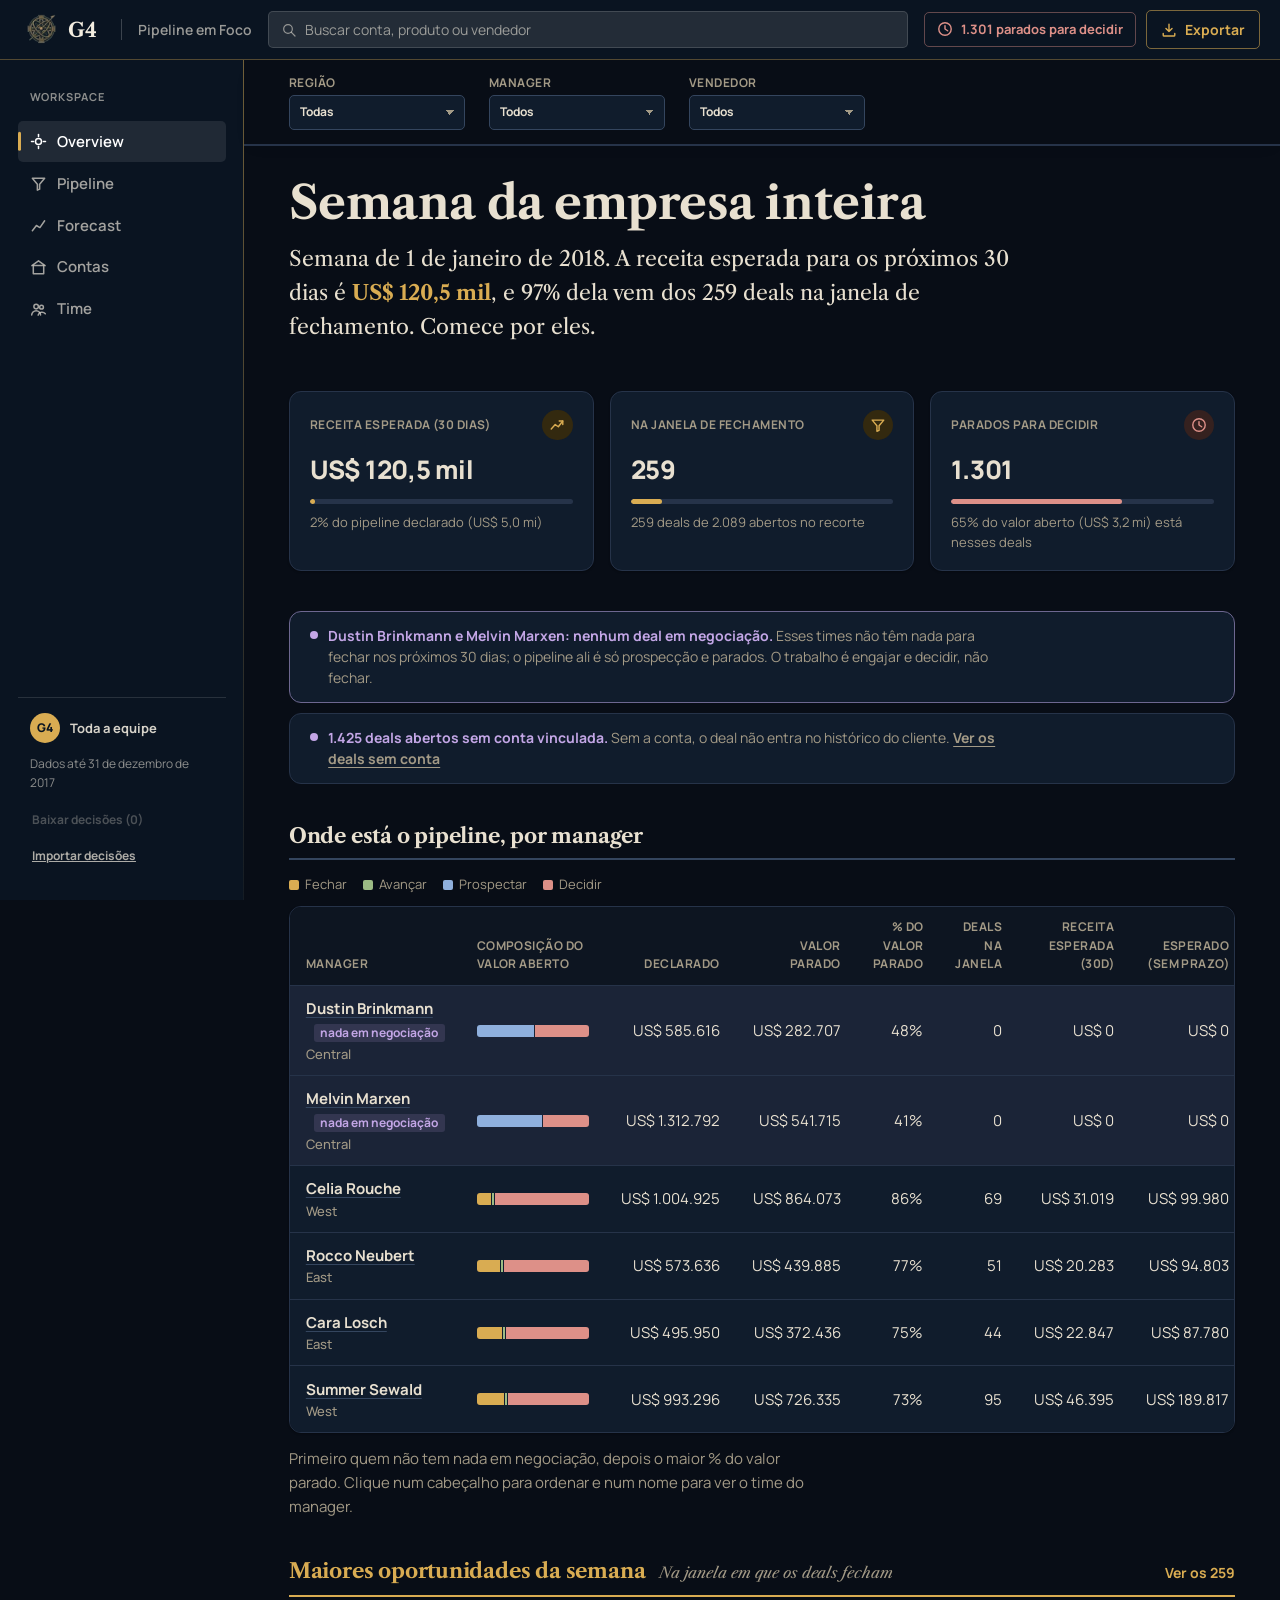
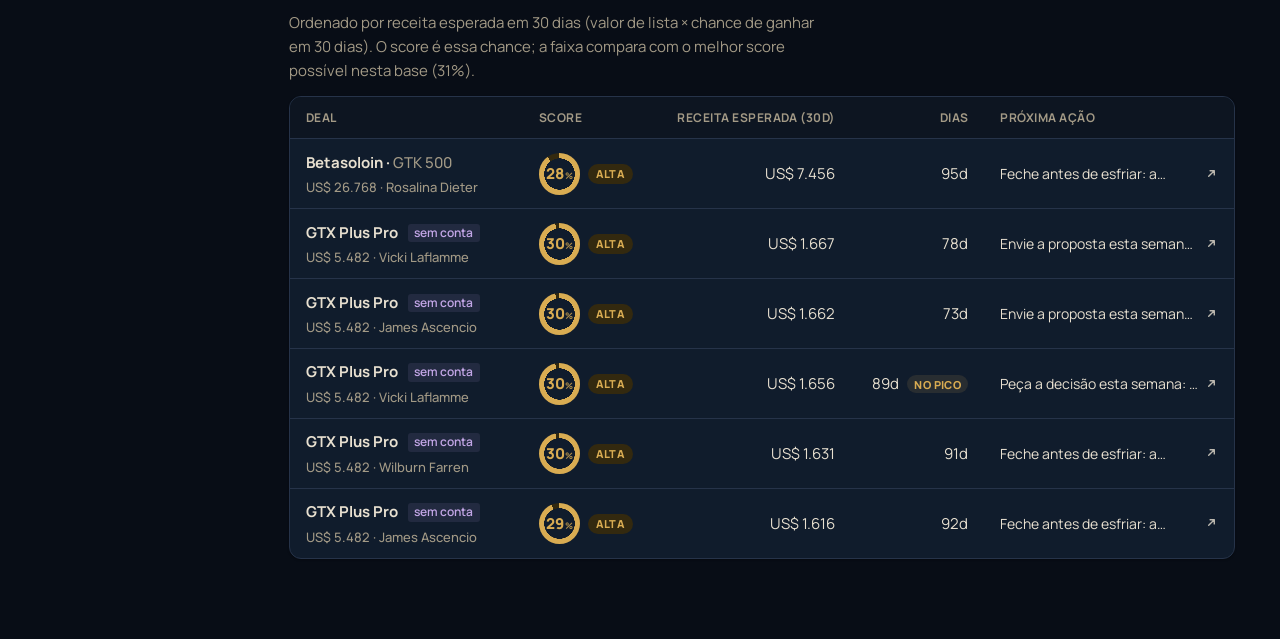
==== commit df244257: "Deploy: visão do gestor e filtros na URL (d30a7b7)" ====
--- a/index.html
+++ b/index.html
@@ -9,8 +9,8 @@
     <link rel="preconnect" href="https://fonts.googleapis.com" />
     <link rel="preconnect" href="https://fonts.gstatic.com" crossorigin />
     <link href="https://fonts.googleapis.com/css2?family=Libre+Caslon+Text:ital,wght@0,400;0,700;1,400&family=Manrope:wght@400;500;600;700;800&display=swap" rel="stylesheet" />
-    <script type="module" crossorigin src="./assets/index-BXAAHfin.js"></script>
-    <link rel="stylesheet" crossorigin href="./assets/index-BELq9jFt.css">
+    <script type="module" crossorigin src="./assets/index-BCVdWvWI.js"></script>
+    <link rel="stylesheet" crossorigin href="./assets/index-DaeJgEK4.css">
   </head>
   <body>
     <div id="root"></div>
--- a/assets/index-DaeJgEK4.css
+++ b/assets/index-DaeJgEK4.css
@@ -0,0 +1 @@
+:root{--paper:#080d16;--surface:#101c2c;--surface-2:#0d1521;--navy:#0a1421;--navy-2:#16283f;--ink:#e8e0d0;--muted:#a39a86;--line:#263349;--line-strong:#34455e;--fechar:#d9ac52;--fechar-soft:#33290f;--decidir:#dd9088;--decidir-soft:#35211f;--avancar:#9cbb84;--avancar-soft:#1e2a1a;--prospectar:#8fb0dd;--prospectar-soft:#172538;--gold:#d9ac52;--warn:#c3a6e6;--focus:#8fb0dd;--btn-bg:#e8e0d0;--btn-ink:#0a1421;--on-decidir:#1a0c0a;--decidir-on-navy:#dd9088;--radius-s:5px;--radius-m:12px;--radius-l:16px;--shadow-sm:0 1px 2px #0000004d;--shadow-md:0 8px 24px #0006;--ease:cubic-bezier(.2, .7, .25, 1);--lightningcss-light: ;--lightningcss-dark:initial;color-scheme:dark}:root[data-theme=light]{--paper:#f3ede0;--surface:#fffdf8;--surface-2:#faf5ea;--navy:#12233c;--navy-2:#1b3251;--ink:#1d2637;--muted:#6a6152;--line:#ddd3bf;--line-strong:#c8bda4;--fechar:#8a6212;--fechar-soft:#f4ead2;--decidir:#7c332f;--decidir-soft:#eed9d3;--avancar:#4c6440;--avancar-soft:#dde4d1;--prospectar:#33517d;--prospectar-soft:#d9e2f0;--gold:#b8873b;--warn:#6b4a8f;--focus:#33517d;--btn-bg:#12233c;--btn-ink:#f6f1e6;--on-decidir:#fbf3f1;--shadow-sm:0 1px 2px #12233c0f, 0 2px 8px #12233c0d;--shadow-md:0 6px 18px #12233c1a, 0 1px 3px #12233c12;--lightningcss-light:initial;--lightningcss-dark: ;color-scheme:light}*{box-sizing:border-box}body{background:var(--paper);color:var(--ink);font-variant-numeric:tabular-nums;-webkit-font-smoothing:antialiased;text-rendering:optimizelegibility;accent-color:var(--gold);margin:0;font:400 15px/1.55 Manrope,system-ui,sans-serif}::selection{background:color-mix(in srgb, var(--gold) 32%, transparent);color:var(--ink)}*{scrollbar-width:thin;scrollbar-color:var(--line-strong) transparent}::-webkit-scrollbar{width:10px;height:10px}::-webkit-scrollbar-thumb{background:var(--line-strong);border:2px solid var(--paper);border-radius:999px}::-webkit-scrollbar-thumb:hover{background:var(--muted)}a{color:inherit;text-underline-offset:3px;transition:text-decoration-thickness .15s var(--ease);text-decoration-thickness:1px}a:hover{text-decoration-thickness:2px}:focus-visible{outline:2px solid var(--focus);outline-offset:2px;border-radius:var(--radius-s)}h1,h2{letter-spacing:-.01em;margin:0;font-family:Libre Caslon Text,Georgia,serif;font-weight:700;line-height:1.12}h1{font-size:clamp(2rem,1.4rem + 2.4vw,2.9rem)}h2{font-size:1.3rem}p{margin:0}.muted{color:var(--muted)}.block{color:var(--muted);font-family:Manrope,sans-serif;font-size:.8125rem;font-weight:500;display:block}.num,.deals .num{text-align:right;white-space:nowrap}.won{color:var(--avancar);font-weight:700}.lost{color:var(--muted)}.boot{color:var(--muted);padding:3rem 1.5rem}.shell{grid-template:"topbar topbar"60px"sidebar main"1fr/244px 1fr;min-height:100vh;display:grid}.topbar{z-index:6;background:var(--navy);color:#f3ede0;border-bottom:1px solid color-mix(in srgb, var(--gold) 35%, transparent);grid-area:topbar;align-items:center;gap:1rem;padding:0 1.25rem;display:flex;position:sticky;top:0}.topbar .brand-word{font-size:1.25rem}.topbar-product{white-space:nowrap;color:#f3ede09e;border-left:1px solid #fff3;margin-left:.1rem;padding-left:1rem;font-size:.875rem;font-weight:600}.topbar-search{background:color-mix(in srgb, white 10%, var(--navy));border-radius:var(--radius-s);min-width:12rem;transition:border-color .15s var(--ease), background .15s var(--ease);border:1px solid #ffffff24;flex:0 42rem;align-items:center;gap:.55rem;margin-inline:auto;padding:.4rem .75rem;display:flex;position:relative}.topbar-search:focus-within{border-color:var(--gold);background:color-mix(in srgb, white 14%, var(--navy))}.topbar-search svg{color:#f3ede08c;flex:none;width:16px;height:16px}.topbar-search input[type=search]{color:#f3ede0;font:inherit;background:0 0;border:0;outline:none;width:100%;min-width:0;padding:0;font-size:.875rem}.topbar-search input::placeholder{color:#f3ede094}.topbar-search-results{z-index:10;background:var(--navy-2);border-radius:var(--radius-m);box-shadow:var(--shadow-md);border:1px solid #ffffff29;position:absolute;top:calc(100% + 8px);left:0;right:0;overflow:hidden}.topbar-search-empty{color:#f3ede08c;margin:0;padding:.9rem 1rem;font-size:.875rem}.topbar-search-results ul{gap:1px;max-height:21rem;margin:0;padding:.35rem;list-style:none;display:grid;overflow-y:auto}.topbar-search-results li a{border-radius:var(--radius-s);color:#f3ede0;transition:background .12s var(--ease);align-items:center;gap:.7rem;padding:.5rem .6rem;text-decoration:none;display:flex}.topbar-search-results li a:hover,.topbar-search-results li a:focus-visible{background:#ffffff17;outline:none}.topbar-search-result-name{min-width:0;font-size:.875rem;font-weight:700;display:grid}.topbar-search-result-name .deal-product{color:#f3ede094;font-size:.75rem;font-weight:500}.topbar-search-result-name .no-account{color:var(--warn);font-weight:700}.topbar-search-result-agent{color:#f3ede094;flex:none;margin-left:auto;font-size:.75rem}.topbar-search-all{width:100%;font:inherit;cursor:pointer;text-align:center;color:var(--gold);transition:background .12s var(--ease);background:#ffffff0a;border:0;border-top:1px solid #ffffff1f;padding:.7rem;font-size:.8125rem;font-weight:700;display:block}.topbar-search-all:hover{background:#ffffff14}.topbar-actions{flex:none;align-items:center;gap:.6rem;margin-left:auto;display:flex}.topbar-queue-chip{border-radius:var(--radius-s);border:1px solid color-mix(in srgb, var(--decidir-on-navy) 42%, transparent);color:var(--decidir-on-navy);transition:background .15s var(--ease), transform .12s var(--ease);flex:none;align-items:center;gap:.45rem;padding:.4rem .8rem;font-size:.8125rem;font-weight:700;text-decoration:none;display:inline-flex}.topbar-queue-chip:hover{background:color-mix(in srgb, var(--decidir-on-navy) 14%, transparent);transform:translateY(-1px)}.topbar-queue-chip svg{flex:none;width:16px;height:16px}.topbar-queue-chip-label{white-space:nowrap}.topbar-export{border-radius:var(--radius-s);border:1px solid color-mix(in srgb, var(--gold) 55%, transparent);color:var(--gold);font:inherit;cursor:pointer;transition:background .15s var(--ease), transform .12s var(--ease);background:0 0;flex:none;align-items:center;gap:.45rem;padding:.45rem .9rem;font-size:.875rem;font-weight:700;display:inline-flex}.topbar-export:hover{background:color-mix(in srgb, var(--gold) 12%, transparent);transform:translateY(-1px)}.topbar-export svg{width:16px;height:16px}.sr-only{clip:rect(0, 0, 0, 0);white-space:nowrap;border:0;width:1px;height:1px;margin:-1px;padding:0;position:absolute;overflow:hidden}.nav{background:var(--navy);color:#f3ede0c7;flex-direction:column;grid-area:sidebar;gap:1.75rem;height:calc(100vh - 60px);padding:1.75rem 1.15rem;display:flex;position:sticky;top:60px}.nav:after{content:"";background:linear-gradient(var(--gold), color-mix(in srgb, var(--gold) 10%, transparent));opacity:.5;width:1px;height:100%;position:absolute;top:0;right:0}.brand{white-space:nowrap;color:#f3ede0;align-items:center;gap:.6rem;padding:0 .4rem;text-decoration:none;display:flex}.brand-mark{object-fit:contain;flex:none;width:32px;height:32px}.brand-word{letter-spacing:-.01em;font-family:Libre Caslon Text,Georgia,serif;font-size:1.12rem;font-weight:700;line-height:1}.nav-section{letter-spacing:.08em;text-transform:uppercase;color:#f3ede08f;margin:0;padding:0 .7rem;font-size:.6875rem;font-weight:700}.nav nav{flex-direction:column;gap:1px;margin-top:-.75rem;display:flex}.nav nav a{border-radius:var(--radius-s);color:#f3ede0a8;transition:color .15s var(--ease), background .15s var(--ease);align-items:center;gap:.65rem;padding:.55rem .7rem;font-size:.9375rem;font-weight:600;text-decoration:none;display:flex;position:relative}.nav nav a svg{flex:none;width:17px;height:17px}.nav nav a:hover{color:#f3ede0;background:#ffffff12}.nav nav a[aria-current=page]{color:#fff;background:#ffffff17}.nav nav a[aria-current=page]:before{content:"";background:var(--gold);border-radius:2px;width:3px;height:1.15rem;position:absolute;top:50%;left:0;transform:translateY(-50%)}.nav-foot{border-top:1px solid #ffffff1f;flex-direction:column;gap:.75rem;margin-top:auto;padding:.9rem .7rem 0;display:flex}.nav-operator{border-radius:var(--radius-s);text-align:left;min-width:0;font:inherit;background:0 0;border:0;align-items:center;gap:.6rem;margin:-.3rem;padding:.3rem;display:flex}button.nav-operator{cursor:pointer;transition:background .15s var(--ease)}button.nav-operator:hover{background:#ffffff14}.nav-operator-avatar{background:var(--gold);width:1.9rem;height:1.9rem;color:var(--navy);border-radius:50%;flex:none;place-items:center;font-size:.75rem;font-weight:800;display:inline-grid}.nav-operator-name{color:#f3ede0e0;text-overflow:ellipsis;white-space:nowrap;font-size:.8125rem;font-weight:700;overflow:hidden}.nav-foot-date{color:#f3ede08f;margin:0;font-size:.75rem}.nav-backup{flex-direction:column;align-items:flex-start;gap:.3rem;display:flex}.nav-backup .btn-link{color:#f3ede0b3;font-size:.75rem}.nav-backup .btn-link:hover{color:#f3ede0}.nav-backup .btn-link:disabled{opacity:.4;cursor:default;text-decoration:none}.nav-backup-error{color:var(--decidir-on-navy);margin:0;font-size:.75rem}.main{grid-area:main;min-width:0}main{width:100%;max-width:1440px;animation:rise .5s var(--ease) both;margin-inline:auto;padding:2rem clamp(1.75rem,3.5vw,4rem) 5rem}@keyframes rise{0%{opacity:.4;transform:translateY(6px)}to{opacity:1;transform:none}}.filters{z-index:3;background:var(--paper);width:100%;max-width:1440px;box-shadow:0 1px 0 var(--line), 0 6px 16px -12px #060c1559;border-bottom:1px solid var(--line);flex-wrap:wrap;align-items:end;gap:.75rem 1.5rem;margin-inline:auto;padding:.85rem clamp(1.75rem,3.5vw,4rem);display:flex;position:sticky;top:60px}.filter-field{letter-spacing:.04em;text-transform:uppercase;color:var(--muted);gap:3px;font-size:.75rem;font-weight:700;display:grid}.filter-control{display:flex;position:relative}.filter-field.is-active select{border-color:var(--focus);background-color:color-mix(in srgb, var(--focus) 12%, var(--surface));padding-right:3.4rem}.filter-clear{z-index:1;cursor:pointer;width:1.25rem;height:1.25rem;color:var(--muted);transition:background .15s var(--ease), color .15s var(--ease);background:0 0;border:0;border-radius:50%;place-items:center;padding:0;font-size:1.05rem;line-height:1;display:inline-grid;position:absolute;top:50%;right:1.55rem;transform:translateY(-50%)}.filter-clear:hover{background:color-mix(in srgb, var(--muted) 20%, transparent);color:var(--ink)}.filters-summary{align-self:center;align-items:center;gap:.75rem;margin-left:auto;display:flex}.filters-count{color:var(--muted);text-transform:none;letter-spacing:normal;font-size:.8125rem;font-weight:600}select,input[type=search]{font:inherit;color:var(--ink);background:var(--surface);border:1px solid var(--line-strong);border-radius:var(--radius-s);min-width:11rem;transition:border-color .15s var(--ease), box-shadow .15s var(--ease), background-color .15s var(--ease);padding:.45rem .65rem}select:hover,input[type=search]:hover{border-color:var(--muted)}select:focus-visible,input:focus-visible{border-color:var(--focus);box-shadow:0 0 0 3px color-mix(in srgb, var(--focus) 18%, transparent);outline:none}select{appearance:none;cursor:pointer;background-image:linear-gradient(45deg, transparent 50%, var(--muted) 50%), linear-gradient(135deg, var(--muted) 50%, transparent 50%);background-position:right .85rem center,right .6rem center;background-repeat:no-repeat;background-size:5px 5px,5px 5px;width:100%;padding-right:2rem}.btn,.btn-link{font:inherit;cursor:pointer;border-radius:var(--radius-s);transition:transform .12s var(--ease), box-shadow .15s var(--ease), background .15s var(--ease), opacity .15s;align-items:center;gap:.4rem;font-weight:700;text-decoration:none;display:inline-flex}.btn{background:var(--btn-bg);color:var(--btn-ink);box-shadow:var(--shadow-sm);border:0;padding:.5rem 1rem}.btn-decidir{background:var(--decidir);color:var(--on-decidir)}.btn:hover{box-shadow:var(--shadow-md);transform:translateY(-1px)}.btn:active{transform:none}.btn-quiet{background:var(--surface);color:var(--ink);box-shadow:inset 0 0 0 1px var(--line-strong)}.btn-quiet:hover{box-shadow:inset 0 0 0 1px var(--muted);transform:translateY(-1px)}.btn-link{color:var(--prospectar);background:0 0;border:0;padding:.4rem .15rem;text-decoration:underline;text-decoration-thickness:1px}.btn-link:hover{text-decoration-thickness:2px}.more{margin-top:1.25rem}.pager{border-top:1px solid var(--line);color:var(--muted);flex-wrap:wrap;align-items:center;gap:.75rem;margin-top:1.1rem;padding:.8rem 0 0;font-size:.875rem;display:flex}.pager-info{margin-right:auto;font-weight:600}.pager-page{color:var(--ink);font-weight:700}.pager .btn{padding:.4rem .9rem}.pager .btn:disabled{opacity:.45;cursor:not-allowed;box-shadow:none;transform:none}.page-head{gap:.85rem;margin-bottom:3rem;display:grid}.lede{color:var(--ink);max-width:46rem;font-family:Libre Caslon Text,Georgia,serif;font-size:1.3125rem;font-weight:400;line-height:1.6}.lede strong{color:var(--fechar);font-weight:700}.back{color:var(--muted);align-items:center;gap:.3rem;margin-bottom:1.25rem;font-weight:700;text-decoration:none;display:inline-flex}.back:before{content:"";background-color:currentColor;width:.55em;height:.55em;display:inline-block;-webkit-mask:url("data:image/svg+xml,%3Csvg xmlns='http://www.w3.org/2000/svg' viewBox='0 0 24 24'%3E%3Cpath d='M15 5l-7 7 7 7' fill='none' stroke='black' stroke-width='2.6' stroke-linecap='round' stroke-linejoin='round'/%3E%3C/svg%3E") 50%/contain no-repeat;mask:url("data:image/svg+xml,%3Csvg xmlns='http://www.w3.org/2000/svg' viewBox='0 0 24 24'%3E%3Cpath d='M15 5l-7 7 7 7' fill='none' stroke='black' stroke-width='2.6' stroke-linecap='round' stroke-linejoin='round'/%3E%3C/svg%3E") 50%/contain no-repeat}.back:hover{color:var(--ink)}.stat-row{grid-template-columns:repeat(3,1fr);gap:1rem;margin-bottom:2.5rem;display:grid}.stat-card{border-radius:var(--radius-m);background:var(--surface);border:1px solid var(--line);box-shadow:var(--shadow-sm);padding:1.1rem 1.25rem}.stat-card-head{justify-content:space-between;align-items:center;gap:.5rem;margin-bottom:.6rem;display:flex}.stat-card-label{letter-spacing:.04em;text-transform:uppercase;color:var(--muted);font-size:.75rem;font-weight:700}.stat-card-icon{background:var(--fechar-soft);width:1.9rem;height:1.9rem;color:var(--fechar);border-radius:50%;flex:none;place-items:center;display:inline-grid}.stat-card-icon svg{width:16px;height:16px}.stat-card-value{letter-spacing:-.01em;color:var(--ink);font-size:1.6rem;font-weight:800}.stat-card-bar{background:var(--line);border-radius:999px;height:5px;margin-top:.6rem;overflow:hidden}.stat-card-bar span{background:var(--c,var(--gold));border-radius:999px;height:100%;display:block}.stat-card.on-decidir .stat-card-icon{color:var(--decidir);background:var(--decidir-soft)}.stat-card-caption{color:var(--muted);margin-top:.5rem;font-size:.8125rem}section{margin-top:2.75rem}section>h2{margin-bottom:.85rem}.section-head{flex-wrap:wrap;justify-content:space-between;align-items:center;gap:.75rem;margin-bottom:.85rem;display:flex}.empty{color:var(--muted);padding:1.25rem 0;font-family:Libre Caslon Text,Georgia,serif;font-size:1.0625rem}.queue-note{color:var(--muted);max-width:60ch;margin-bottom:.85rem;line-height:1.6}ul.plain{gap:.6rem;max-width:76ch;padding-left:0;list-style:none;display:grid}ul.plain li{padding-left:1.25rem;line-height:1.55;position:relative}ul.plain li:before{content:"";background:var(--gold);border-radius:50%;width:5px;height:5px;position:absolute;top:.62em;left:0}.myday .queue{margin-top:2.5rem}.queue-head{border-bottom:2px solid var(--c,var(--line-strong));flex-wrap:wrap;align-items:baseline;gap:.35rem .85rem;margin-bottom:.85rem;padding-bottom:.7rem;display:flex}.queue-fechar{--c:var(--fechar)}.queue-decidir{--c:var(--decidir)}.queue-avancar{--c:var(--avancar)}.queue-prospectar{--c:var(--prospectar)}.queue-head h2{color:var(--c,var(--ink))}.queue-hint{color:var(--muted);font-family:Libre Caslon Text,Georgia,serif;font-size:.9375rem;font-style:italic}.queue-all{color:var(--c,var(--prospectar));margin-left:auto;font-size:.875rem;font-weight:700;text-decoration:none}.queue-all:hover{text-decoration:underline}.queue-pair{grid-template-columns:1fr 1fr;gap:1.5rem 2.5rem;display:grid}.queue-pair .deal-row{grid-template-columns:3rem 1fr}.queue-pair .deal-row .ruler{grid-column:2}.deal-list{background:var(--surface);border-radius:var(--radius-m);box-shadow:var(--shadow-sm);border:1px solid var(--line);margin:0;padding:0;list-style:none;overflow:hidden}.deal-row{border-bottom:1px solid var(--line);transition:background .15s var(--ease);grid-template-columns:3.25rem minmax(0,1fr) minmax(170px,270px);align-items:center;gap:.5rem 1.15rem;padding:.9rem 1.1rem;display:grid}.deal-list .deal-row:last-child{border-bottom:0}.deal-row:hover{background:var(--surface-2)}.deal-row-main{gap:.2rem;min-width:0;display:grid}.deal-row-title{color:var(--ink);flex-wrap:wrap;align-items:baseline;gap:0 .5rem;font-weight:700;text-decoration:none;display:flex}.deal-row-title:hover{color:var(--fechar);text-underline-offset:3px;text-decoration:underline}.deal-row-sub{color:var(--muted);flex-wrap:wrap;align-items:baseline;gap:0 1rem;font-size:.875rem;display:flex}.deal-row-sub>span:first-child{color:var(--ink);font-variant-numeric:tabular-nums;font-weight:800}.deal-product{color:var(--muted);font-size:.9375rem;font-weight:500}.no-account{color:var(--warn)}.tag-noacc{border-radius:var(--radius-tag,3px);color:var(--warn);vertical-align:1px;background:color-mix(in srgb, var(--warn) 10%, transparent);margin-left:.45rem;padding:0 .4rem;font-size:.75rem;font-weight:600;display:inline-block}.queue-bar{border-radius:3px;gap:1px;min-width:9rem;height:12px;display:flex;overflow:hidden}.queue-bar>span{min-width:2px;display:block}.queue-legend{color:var(--muted);flex-wrap:wrap;gap:.35rem 1rem;margin:0 0 .75rem;padding:0;font-size:.8125rem;list-style:none;display:flex}.queue-legend li:before{content:"";vertical-align:-1px;border-radius:2px;width:10px;height:10px;margin-right:6px;display:inline-block}.queue-legend .legend-fechar:before{background:var(--fechar)}.queue-legend .legend-avancar:before{background:var(--avancar)}.queue-legend .legend-prospectar:before{background:var(--prospectar)}.queue-legend .legend-decidir:before{background:var(--decidir)}.decision{flex-wrap:wrap;align-items:center;gap:.5rem;margin-top:.6rem;display:flex}.decision.done{color:var(--muted);gap:.35rem;margin-top:.6rem;font-size:.875rem;display:grid}.decision.done p{align-items:center;gap:.5rem;display:flex}.decision-note{font:inherit;color:var(--ink);background:var(--surface);border:1px solid var(--line-strong);border-radius:var(--radius-s);max-width:32rem;padding:.35rem .6rem;font-size:.8125rem}.decision-note:focus-visible{border-color:var(--focus);box-shadow:0 0 0 3px color-mix(in srgb, var(--focus) 18%, transparent);outline:none}.stalled-row .stalled-value{text-align:right;align-self:center;justify-items:end;gap:.15rem;display:grid}.stalled-row .stalled-value strong{color:var(--decidir);font-size:1.0625rem;font-weight:800}.stalled-row .stalled-value span{color:var(--muted);font-size:.75rem}.suggestion{font-weight:700}.suggestion-encerrar{color:var(--decidir)}.suggestion-confirmar{color:var(--muted)}.hygiene{border-radius:var(--radius-m);background:color-mix(in srgb, var(--warn) 9%, var(--surface));border:1px solid color-mix(in srgb, var(--warn) 30%, var(--line));flex-wrap:wrap;justify-content:space-between;align-items:center;gap:1rem;margin-top:2.75rem;padding:1.15rem 1.35rem;display:flex}.hygiene p{max-width:60ch;line-height:1.55}.hygiene strong{color:var(--warn)}.health-strip{gap:.6rem;margin-top:1.25rem;display:grid}.health-item{color:var(--muted);border-radius:var(--radius-m);background:var(--surface);border:1px solid var(--line);align-items:baseline;gap:.65rem;padding:.85rem 1.25rem;font-size:.875rem;line-height:1.5;display:flex}.health-item strong{color:var(--ink);font-weight:700}.health-dot{background:var(--decidir);border-radius:50%;flex:none;width:8px;height:8px;transform:translateY(-2px)}.health-item-warn .health-dot{background:var(--warn)}.health-item-warn strong{color:var(--warn)}.razor{background:var(--surface);border:1px solid var(--line);border-radius:var(--radius-m);gap:.9rem;margin-top:1.5rem;padding:1.1rem 1.25rem;display:grid}.razor-head{justify-content:space-between;align-items:center;gap:.75rem;display:flex}.razor-head h2{color:var(--fechar);font-size:1.0625rem}.razor-why{color:var(--muted);margin-left:.5rem;font-family:Manrope,sans-serif;font-size:.8125rem;font-weight:500}.razor-open{color:var(--ink);border-radius:var(--radius-s);border:1px solid var(--line-strong);transition:background .15s var(--ease), border-color .15s var(--ease);padding:.35rem .85rem;font-size:.8125rem;font-weight:700;text-decoration:none}.razor-open:hover{background:var(--surface-2);border-color:var(--muted)}.razor-body{align-items:center;gap:1rem;display:flex}.razor-score{flex:none}.razor-main{gap:.35rem;min-width:0;display:grid}.razor-action{color:var(--ink);margin:0;font-family:Libre Caslon Text,Georgia,serif;font-size:1.0625rem;line-height:1.45}.razor-meta{color:var(--muted);margin:0;font-size:.8125rem;font-weight:600}.decide-split{border-radius:var(--radius-s);background:var(--surface);border:1px solid var(--line);color:var(--muted);flex-wrap:wrap;align-items:center;gap:.75rem 1.5rem;margin-bottom:.85rem;padding:.55rem .9rem;font-size:.875rem;display:flex}.decide-split strong{font-size:1rem;font-weight:800}.decide-split-encerrar strong{color:var(--decidir)}.decide-split-confirmar strong{color:var(--muted)}.decide-split .queue-all{margin-left:auto}.peak-badge{letter-spacing:.04em;text-transform:uppercase;color:var(--fechar);background:color-mix(in srgb, var(--fechar) 12%, var(--surface));border-radius:999px;padding:.1rem .45rem;font-size:.6875rem;font-weight:800}.score{--ring-bg:var(--surface);color:var(--c);background:radial-gradient(closest-side, var(--ring-bg) 74%, transparent 75% 100%), conic-gradient(var(--c) calc(var(--pct,0) * 1%), var(--c-soft) 0);transition:transform .15s var(--ease), background-color .15s var(--ease);border-radius:50%;place-items:center;font-weight:800;display:inline-grid}.deal-row:hover .score,.deals tbody tr:hover .score{--ring-bg:var(--surface-2);transform:scale(1.06)}.score-sm{width:2.6rem;height:2.6rem;font-size:.9375rem}.score-lg{letter-spacing:-.03em;width:5.75rem;height:5.75rem;font-size:2.35rem}.score:not(.score-none){grid-auto-flow:column;place-content:center;align-items:baseline}.score small{opacity:.8;margin-left:.04em;font-size:.6em;font-weight:700}.score-wrap{align-items:center;gap:.5rem;display:inline-flex}.tier{letter-spacing:.04em;text-transform:uppercase;border-radius:999px;padding:.1rem .45rem;font-size:.6875rem;font-weight:800}.tier-alta{color:var(--fechar);background:var(--fechar-soft)}.tier-media{color:var(--ink);background:color-mix(in srgb, var(--ink) 10%, transparent)}.tier-baixa{color:var(--muted);background:color-mix(in srgb, var(--muted) 12%, transparent)}.score-none{opacity:.55;background:var(--c-soft);font-weight:600}.on-fechar{--c:var(--fechar);--c-soft:var(--fechar-soft)}.on-decidir{--c:var(--decidir);--c-soft:var(--decidir-soft)}.on-avancar{--c:var(--avancar);--c-soft:var(--avancar-soft)}.on-prospectar{--c:var(--prospectar);--c-soft:var(--prospectar-soft)}.tag{letter-spacing:.03em;text-transform:uppercase;border-radius:999px;padding:.1rem .6rem;font-size:.75rem;font-weight:700;display:inline-block}.tag-fechar{color:var(--fechar);background:var(--fechar-soft)}.tag-decidir{color:var(--decidir);background:var(--decidir-soft)}.tag-avancar{color:var(--avancar);background:var(--avancar-soft)}.tag-prospectar{color:var(--prospectar);background:var(--prospectar-soft)}.ruler{gap:.3rem;display:grid;position:relative}.ruler svg{width:100%;box-shadow:inset 0 0 0 1px color-mix(in srgb, var(--ink) 8%, transparent);border-radius:999px;display:block}.ruler-sm svg{height:9px}.ruler-lg svg{height:16px}.z-avancar{fill:color-mix(in srgb, var(--avancar) 34%, var(--surface))}.z-fechar{fill:color-mix(in srgb, var(--fechar) 42%, var(--surface))}.z-decidir{fill:color-mix(in srgb, var(--decidir) 30%, var(--surface))}.ruler-mark{background:var(--navy);width:3px;height:15px;box-shadow:0 0 0 1.5px var(--surface);border-radius:2px;margin-left:-1.5px;position:absolute;top:-3px}.ruler-lg .ruler-mark{width:4px;height:24px;margin-left:-2px;top:-4px}.ruler-label{color:var(--muted);font-size:.8125rem;font-weight:600}.ruler-ticks{height:1.4rem;color:var(--muted);font-size:.8125rem;position:relative}.ruler-ticks span{white-space:nowrap;position:absolute}.ruler-ticks span:last-child{transform:translate(-100%)}.toolbar{flex-wrap:wrap;align-items:center;gap:.75rem 1rem;margin-bottom:1.25rem;display:flex}.toolbar input[type=search]{flex:16rem}.tabs{background:var(--surface);border-radius:var(--radius-m);box-shadow:inset 0 0 0 1px var(--line);flex-wrap:wrap;gap:2px;padding:3px;display:flex}.tabs a{color:var(--muted);transition:color .15s var(--ease), background .15s var(--ease);border-radius:8px;padding:.4rem .85rem;font-weight:600;text-decoration:none}.tabs a:hover{color:var(--ink)}.tabs a[aria-current=page]{background:var(--navy);color:#f6f1e6}.tabs a[aria-current=page] .count{color:#f6f1e6b3}.count{color:var(--muted);font-weight:600}.tabs a.tab-encerrados{color:var(--warn)}.tabs a.tab-encerrados[aria-current=page]{background:var(--navy);color:#f6f1e6}.tabs a.tab-encerrados[aria-current=page] .count{color:#f6f1e6b3}.table-wrap{background:var(--surface);border-radius:var(--radius-m);box-shadow:var(--shadow-sm);border:1px solid var(--line);overflow-x:auto}table.deals{border-collapse:collapse;width:100%}.deals th,.deals td{text-align:left;border-bottom:1px solid var(--line);vertical-align:middle;padding:.7rem 1rem}.deals thead th{color:var(--muted);white-space:nowrap;text-transform:uppercase;letter-spacing:.04em;background:var(--surface-2);font-size:.75rem;font-weight:700;position:relative}.deals thead th.num{text-align:right}.deals thead button{width:calc(100% + 2rem);font:inherit;color:inherit;cursor:pointer;text-transform:inherit;letter-spacing:inherit;text-align:inherit;background:0 0;border:0;margin:-.7rem -1rem;padding:.7rem 1rem;display:block}.deals thead th.num button{text-align:right}.deals thead button:hover{color:var(--ink)}.deals thead th[aria-sort]{color:var(--fechar)}.deals thead th[aria-sort] button:after{content:"";vertical-align:-.05em;width:.6em;height:.6em;-webkit-mask:var(--sort-icon) center / contain no-repeat;mask:var(--sort-icon) center / contain no-repeat;-webkit-mask:var(--sort-icon) center / contain no-repeat;background-color:currentColor;margin-left:.3em;display:inline-block}.deals thead th[aria-sort=descending] button{--sort-icon:url("data:image/svg+xml,%3Csvg xmlns='http://www.w3.org/2000/svg' viewBox='0 0 24 24'%3E%3Cpath d='M6 9l6 6 6-6' fill='none' stroke='black' stroke-width='2.6' stroke-linecap='round' stroke-linejoin='round'/%3E%3C/svg%3E")}.deals thead th[aria-sort=ascending] button{--sort-icon:url("data:image/svg+xml,%3Csvg xmlns='http://www.w3.org/2000/svg' viewBox='0 0 24 24'%3E%3Cpath d='M6 15l6-6 6 6' fill='none' stroke='black' stroke-width='2.6' stroke-linecap='round' stroke-linejoin='round'/%3E%3C/svg%3E")}.deals tbody tr{transition:background .12s var(--ease)}.deals tbody tr:hover{background:var(--surface-2)}.deals tbody tr:last-child>*{border-bottom:0}.deals tbody th{font-weight:700}.deals th.cell-pin,.deals td.cell-pin{z-index:1;background:var(--surface);box-shadow:1px 0 0 var(--line);position:sticky;left:0}.deals thead th.cell-pin{background:var(--surface-2);z-index:2}.deals tbody tr:hover td.cell-pin{background:var(--surface-2)}.cell-check{white-space:nowrap;width:1px}.cell-check input[type=checkbox]{cursor:pointer;width:1.15rem;height:1.15rem}.row-selected{background:color-mix(in srgb, var(--focus) 8%, transparent)}.row-selected:hover{background:color-mix(in srgb, var(--focus) 12%, transparent)}.bulk-bar{border-radius:var(--radius-m);background:color-mix(in srgb, var(--focus) 10%, var(--surface));border:1px solid color-mix(in srgb, var(--focus) 30%, transparent);flex-wrap:wrap;align-items:center;gap:.6rem .9rem;margin-bottom:.75rem;padding:.7rem 1rem;font-size:.875rem;font-weight:600;display:flex}.bulk-undo{border-radius:var(--radius-m);background:var(--avancar-soft);color:var(--avancar);border:1px solid color-mix(in srgb, var(--avancar) 30%, transparent);flex-direction:column;gap:.3rem;margin-bottom:.75rem;padding:.6rem 1rem;font-size:.875rem;font-weight:600;display:flex}.bulk-undo-bar{flex-wrap:wrap;align-items:center;gap:.85rem;display:flex}.bulk-undo .btn-link{color:var(--avancar);text-decoration:underline}.bulk-undo-panel{border:1px solid color-mix(in srgb, var(--avancar) 28%, transparent);border-radius:var(--radius-s);background:color-mix(in srgb, var(--avancar) 6%, transparent);gap:.7rem;margin-top:.2rem;padding:.7rem .85rem;display:grid}.bulk-undo-names{flex-wrap:wrap;align-items:center;gap:.5rem;display:flex}.bulk-undo-names input{font:inherit;border:1px solid var(--line-strong);border-radius:var(--radius-s);color:var(--ink);background:var(--surface);flex:18rem;padding:.35rem .6rem;font-size:.8125rem}.bulk-undo-names input:focus-visible{border-color:var(--focus);box-shadow:0 0 0 3px color-mix(in srgb, var(--focus) 18%, transparent);outline:none}.bulk-undo-list{gap:.15rem;max-height:15rem;margin:0;padding:0;list-style:none;display:grid;overflow-y:auto}.bulk-undo-list li{border-top:1px solid color-mix(in srgb, var(--avancar) 12%, transparent)}.bulk-undo-list label{cursor:pointer;align-items:center;gap:.55rem;padding:.3rem .2rem;display:flex}.bulk-undo-list input[type=checkbox]{cursor:pointer;width:1.05rem;height:1.05rem}.bulk-undo-list .deal-product{color:color-mix(in srgb, var(--avancar) 70%, var(--ink))}.bulk-undo-actions{flex-wrap:wrap;align-items:center;gap:.7rem;display:flex}.cell-deal{min-width:12rem;color:var(--ink);gap:.2rem;font-weight:700;text-decoration:none;display:grid}.cell-deal:hover{color:var(--fechar);text-decoration:underline}.cell-deal-sub{color:var(--muted);font-size:.8125rem;font-weight:500;text-decoration:none}.cell-score{text-align:center}.close-table .cell-action a span{-webkit-line-clamp:1}.close-table td.num .peak-badge{vertical-align:1px;margin-left:.5rem}.cell-ruler{min-width:150px}.cell-action{min-width:160px;max-width:240px}.cell-action a{max-width:100%;color:var(--ink);align-items:flex-start;gap:.4rem;font-size:.875rem;line-height:1.4;text-decoration:none;display:inline-flex}.cell-action a span{-webkit-line-clamp:3;-webkit-box-orient:vertical;display:-webkit-box;overflow:hidden}.cell-action a svg{opacity:.8;flex:none;width:13px;height:13px;margin-top:.15rem}.cell-action a:hover{color:var(--rc,var(--fechar))}.cell-action a:hover svg{opacity:1}tr.row-fechar .cell-action a{color:var(--fechar)}tr.row-avancar .cell-action a{color:color-mix(in srgb, var(--avancar) 70%, var(--ink))}tr.row-prospectar .cell-action a{color:var(--muted)}tr.row-decidir .cell-action a{color:color-mix(in srgb, var(--decidir) 78%, var(--ink))}.row-fechar td:first-child,.row-decidir td:first-child,.row-avancar td:first-child,.row-prospectar td:first-child{box-shadow:inset 3px 0 0 var(--rc), 1px 0 0 var(--line)}.row-fechar{--rc:var(--fechar)}.row-decidir{--rc:var(--decidir)}.row-avancar{--rc:var(--avancar)}.row-prospectar{--rc:var(--prospectar)}.row-encerrado td:first-child{box-shadow:inset 3px 0 0 var(--warn), 1px 0 0 var(--line)}.row-encerrado{color:var(--ink)}.cell-note{max-width:30rem;color:var(--muted)}.cell-note span{word-break:break-word;display:block}.board{grid-template-columns:repeat(4,minmax(230px,1fr));gap:1.15rem;padding-bottom:.5rem;display:grid;overflow-x:auto}.board-col{border-top:3px solid var(--c,var(--line));flex-direction:column;gap:.6rem;margin:0;padding-top:.85rem;display:flex}.col-fechar{--c:var(--fechar)}.col-decidir{--c:var(--decidir)}.col-avancar{--c:var(--avancar)}.col-prospectar{--c:var(--prospectar)}.board-col>h2{color:var(--c,var(--ink));margin:0;font-size:1.15rem}.board-col>.queue-hint{margin-bottom:.35rem}.card{background:var(--surface);border-radius:var(--radius-m);color:var(--ink);border:1px solid var(--line);box-shadow:var(--shadow-sm);transition:transform .15s var(--ease), box-shadow .15s var(--ease), border-color .15s var(--ease);gap:.55rem;padding:.85rem .95rem;text-decoration:none;display:grid}.card:hover{box-shadow:var(--shadow-md);border-color:color-mix(in srgb, var(--c) 40%, var(--line));transform:translateY(-2px)}.card-top{justify-content:space-between;align-items:start;gap:.5rem;display:flex}.card-name{font-weight:700;display:grid}.card-sub{color:var(--muted);font-size:.8125rem}.deal-head{border-radius:var(--radius-l);background:var(--navy);color:#f3ede0;box-shadow:var(--shadow-md);grid-template-columns:1fr auto;align-items:center;gap:1.75rem;margin-top:.5rem;padding:1.6rem 1.75rem;display:grid}.deal-head .deal-name h1,.deal-head h1{color:#fff}.deal-name{gap:.3rem;display:grid}.deal-name .tag-noacc{font-family:var(--font-data,"Manrope", sans-serif);justify-self:start;margin-left:0;font-size:.8125rem;line-height:1.6}.deal-name .deal-product{color:color-mix(in srgb, var(--gold) 80%, #f3ede0);font-size:1.0625rem;font-weight:600}.deal-head .no-account{color:var(--warn)}.deal-meta{color:#f3ede0b8;margin-top:.6rem}.deal-score{text-align:right;color:#f3ede0bf;justify-items:end;gap:.6rem;max-width:19rem;font-size:.875rem;display:grid}.deal-head .score{--ring-bg:var(--navy);filter:drop-shadow(0 4px 14px #060c1559)}.action{border-radius:var(--radius-m);background:var(--c-soft);border:1px solid color-mix(in srgb, var(--c) 26%, transparent);margin-top:1.5rem;padding:1.2rem 1.4rem}.action h2{text-transform:uppercase;letter-spacing:.06em;color:var(--c);margin-bottom:.35rem;font-family:Manrope,sans-serif;font-size:.75rem}.action p{color:var(--ink);font-family:Libre Caslon Text,Georgia,serif;font-size:1.3rem;font-weight:700;line-height:1.3}.facts{background:var(--line);border-radius:var(--radius-m);box-shadow:var(--shadow-sm);border:1px solid var(--line);grid-template-columns:repeat(auto-fit,minmax(165px,1fr));gap:1px;margin:1.75rem 0 0;display:grid;overflow:hidden}.facts>div{background:var(--surface);padding:1rem 1.15rem}.facts dt{color:var(--muted);text-transform:uppercase;letter-spacing:.03em;font-size:.75rem;font-weight:700}.facts dd{letter-spacing:-.01em;margin:.25rem 0 0;font-size:1.4rem;font-weight:800}.facts-big dd{letter-spacing:-.02em;font-size:2.15rem}.facts p{color:var(--muted);margin-top:.35rem;font-size:.8125rem;line-height:1.5}.reasons{gap:.65rem;max-width:76ch;margin:0;padding:0;list-style:none;display:grid}.reason{grid-template-columns:1.6rem 1fr;align-items:start;gap:.65rem;line-height:1.5;display:grid}.reason-icon{border-radius:50%;place-items:center;width:1.6rem;height:1.6rem;font-size:.9375rem;font-weight:800;display:grid}.reason-up .reason-icon{color:var(--avancar);background:var(--avancar-soft)}.reason-down .reason-icon{color:var(--ink);background:color-mix(in srgb, var(--muted) 22%, transparent)}.reason-info .reason-icon{color:var(--muted);background:var(--surface-2);box-shadow:inset 0 0 0 1px var(--line-strong)}.reason-warn .reason-icon{color:var(--surface);background:var(--warn)}.reason-up{color:color-mix(in srgb, var(--avancar) 78%, var(--ink))}.reason-down{color:var(--ink)}.reason-info{color:var(--muted)}.reason-warn{color:var(--warn)}.reason-primary{color:var(--ink);font-weight:600}.reason-primary .reason-icon{width:1.9rem;height:1.9rem}.reason-compact{color:var(--muted);grid-template-columns:1.2rem 1fr;gap:.5rem;margin:.2rem 0 0;font-size:.875rem;line-height:1.45}.reason-compact .reason-icon{width:1.2rem;height:1.2rem}.reason-compact .reason-icon svg{width:11px;height:11px}.reason-compact .reason-text{-webkit-line-clamp:2;-webkit-box-orient:vertical;display:-webkit-box;overflow:hidden}.reason-compact.reason-up{color:color-mix(in srgb, var(--avancar) 82%, var(--ink))}.reason-compact.reason-down{color:var(--ink)}.reason-compact.reason-warn{color:color-mix(in srgb, var(--warn) 82%, var(--ink))}.context ul{gap:.6rem;max-width:76ch;padding-left:0;list-style:none;display:grid}.context ul li{padding-left:1.25rem;line-height:1.55;position:relative}.context ul li:before{content:"";background:var(--gold);border-radius:50%;width:5px;height:5px;position:absolute;top:.6em;left:0}.curve{background:var(--surface);border-radius:var(--radius-m);box-shadow:var(--shadow-sm);border:1px solid var(--line);margin:1.25rem 0 0;padding:1.25rem;position:relative}.curve svg{cursor:crosshair;width:100%;height:auto;display:block}.curve .grid{stroke:var(--line);stroke-width:1px}.curve .axis{fill:var(--muted);font-family:Manrope,sans-serif;font-size:13px}.curve .area-close{fill:var(--fechar);opacity:.18}.curve rect.z-fechar{opacity:.5}.curve .line-win{fill:none;stroke:var(--navy);stroke-width:2.5px}.curve .line-base{stroke:var(--muted);stroke-dasharray:4 4}.curve .line-now{stroke:var(--fechar);stroke-width:1.5px}.curve .dot-now{fill:var(--surface);stroke:var(--fechar);stroke-width:2.5px}.curve .curve-hover .line-now,.curve .curve-hover .dot-now{stroke:var(--focus)}.curve figcaption{color:var(--muted);flex-wrap:wrap;gap:.3rem 1.5rem;margin-top:.75rem;font-size:.8125rem;display:flex}.curve-tooltip{z-index:2;pointer-events:none;background:var(--navy);color:#f3ede0;border-radius:var(--radius-s);white-space:nowrap;box-shadow:var(--shadow-md);padding:.5rem .7rem;font-size:.8125rem;line-height:1.4;position:absolute;top:1.35rem;transform:translate(-50%)}.curve-tooltip strong{margin-bottom:.15rem;font-weight:800;display:block}.curve-tooltip span{color:#f3ede0c7;display:block}.key:before{content:"";vertical-align:middle;border-radius:2px;width:14px;height:3px;margin-right:6px;display:inline-block}.key-win:before{background:var(--navy)}.key-close:before{background:var(--fechar);opacity:.4;height:10px}.key-base:before{border-top:2px dashed var(--muted);height:0}.method .ruler{margin-top:1.25rem}.method section>p{max-width:72ch;line-height:1.6}.stack{border-radius:var(--radius-s);height:32px;box-shadow:var(--shadow-sm);gap:2px;display:flex;overflow:hidden}.stack a{transition:filter .15s var(--ease);display:block}.stack a:hover,.stack a:focus-visible{filter:brightness(1.15)}.stack-fechar{background:var(--fechar)}.stack-avancar{background:var(--avancar)}.stack-prospectar{background:var(--prospectar)}.stack-decidir{background:var(--decidir)}.stack-legend{gap:.5rem;margin:.85rem 0 0;padding:0;list-style:none;display:grid}.stack-legend li{line-height:1.5}.stack-legend li:before{content:"";vertical-align:baseline;border-radius:3px;width:11px;height:11px;margin-right:8px;display:inline-block}.legend-fechar:before{background:var(--fechar)}.legend-avancar:before{background:var(--avancar)}.legend-prospectar:before{background:var(--prospectar)}.legend-decidir:before{background:var(--decidir)}.stack-legend a{color:var(--ink);font-weight:700}.stack-legend a:hover{color:var(--fechar)}.ratebar{align-items:center;gap:.85rem;min-width:240px;display:flex}.ratebar-track{flex:1;height:1.5rem;position:relative}.ratebar-track:before{content:"";background:var(--line-strong);height:1px;position:absolute;top:50%;left:0;right:0}.ratebar-range{background:color-mix(in srgb, var(--prospectar) 40%, var(--surface));border-radius:4px;height:8px;position:absolute;top:calc(50% - 4px)}.ratebar-base{border-left:1px dashed var(--muted);height:100%;position:absolute;top:0}.ratebar-dot{background:var(--prospectar);width:10px;height:10px;box-shadow:0 0 0 2px var(--surface);border-radius:50%;margin-left:-5px;position:absolute;top:calc(50% - 5px)}.ratebar-label{color:var(--muted);white-space:nowrap;min-width:5.5rem;font-size:.8125rem;font-weight:600}@media (width<=860px){.shell{grid-template:"topbar"52px"sidebar""main"1fr/minmax(0,1fr)}.topbar{gap:.6rem;height:52px;padding:0 .85rem}.topbar .brand-word{font-size:1.05rem}.topbar-product,.topbar-search,.topbar-queue-chip-label{display:none}.topbar-queue-chip{padding:.4rem}.nav{z-index:4;flex-direction:row;align-items:center;gap:1rem;height:auto;padding:.7rem 1rem;position:sticky;top:52px;overflow:visible}.nav:after{background:var(--gold);width:100%;height:1px;inset:auto 0 0}.nav nav{flex-direction:row;flex:auto;min-width:0;margin-top:0;overflow-x:auto}.nav nav a{white-space:nowrap}.nav nav a[aria-current=page]:before{width:auto;height:3px;inset:auto .7rem 0;transform:none}.nav-section{display:none}.nav-foot{border:0;flex:none;margin:0;padding:0}.nav-foot-date,.nav-backup{display:none}.filters{padding:.75rem 1rem;position:static}.filter-field{flex:9rem}select{width:100%;min-width:0}.filters-summary{flex-basis:100%;justify-content:space-between;margin-left:0}select,.btn,.btn-quiet,.tabs a,.nav nav a{align-items:center;min-height:44px;display:inline-flex}select{display:block}main{padding:1.5rem 1.1rem 3.5rem}.page-head{gap:.6rem;margin-bottom:2rem}.lede{max-width:none;font-size:1.1rem;line-height:1.5}.razor{padding:.9rem 1rem}.razor-body{gap:.75rem}.razor-open{letter-spacing:.03em}.decide-split{align-items:flex-start}.decide-split .queue-all{margin-left:0}.pager-info{flex-basis:100%;margin-right:0}.pager .btn{min-height:0}.stat-row{grid-template-columns:1fr;gap:.75rem;margin-bottom:2rem}.queue-pair{grid-template-columns:1fr;gap:1rem}.deal-row{grid-template-columns:2.9rem minmax(0,1fr)}.deal-row .ruler{grid-column:2}.deal-row .stalled-value{text-align:left;grid-column:2;justify-items:start;margin-top:.3rem}.deal-head{grid-template-columns:1fr;padding:1.25rem}.deal-score{text-align:left;justify-items:start;max-width:none}.facts>div{text-align:left}.board{grid-template-columns:repeat(4,82vw)}.ruler-ticks{height:2.6rem}.ruler-ticks span:nth-child(2){top:1.2rem}}@media (prefers-reduced-motion:reduce){*,main{scroll-behavior:auto!important;transition:none!important;animation:none!important}}.row-link{all:unset;cursor:pointer;color:var(--ink);text-decoration:underline;-webkit-text-decoration-color:var(--line-strong);text-decoration-color:var(--line-strong);text-underline-offset:3px;font-weight:700}.row-link:hover{text-decoration-color:currentColor}.row-link:focus-visible{outline:2px solid var(--focus);outline-offset:2px;border-radius:2px}.team-table .queue-bar{min-width:12rem}.team-table .queue-note{margin-top:.85rem}.board-total{color:var(--ink);font-variant-numeric:tabular-nums;margin:-.35rem 0 0;font-size:.875rem;font-weight:700}.health-item-alert{border-color:color-mix(in srgb, var(--warn) 45%, var(--line))}.health-item-alert .health-dot{background:var(--warn)}.health-item-alert strong{color:var(--warn)}.tag-alert{color:var(--warn);vertical-align:1px;background:color-mix(in srgb, var(--warn) 14%, transparent);border-radius:3px;margin-left:.5rem;padding:0 .4rem;font-size:.75rem;font-weight:700;display:inline-block}.row-stuck th,.row-stuck td{background:color-mix(in srgb, var(--warn) 6%, var(--surface))}.group-table thead th,.group-table thead th.num{white-space:normal;vertical-align:bottom}.group-table .queue-bar{min-width:7rem}.group-table .tag-alert{white-space:nowrap}.table-wrap+.queue-note{margin-top:.85rem}.health-item p{max-width:75ch}.health-item a{color:inherit;text-underline-offset:3px;font-weight:700}.group-table .row-link{white-space:nowrap}
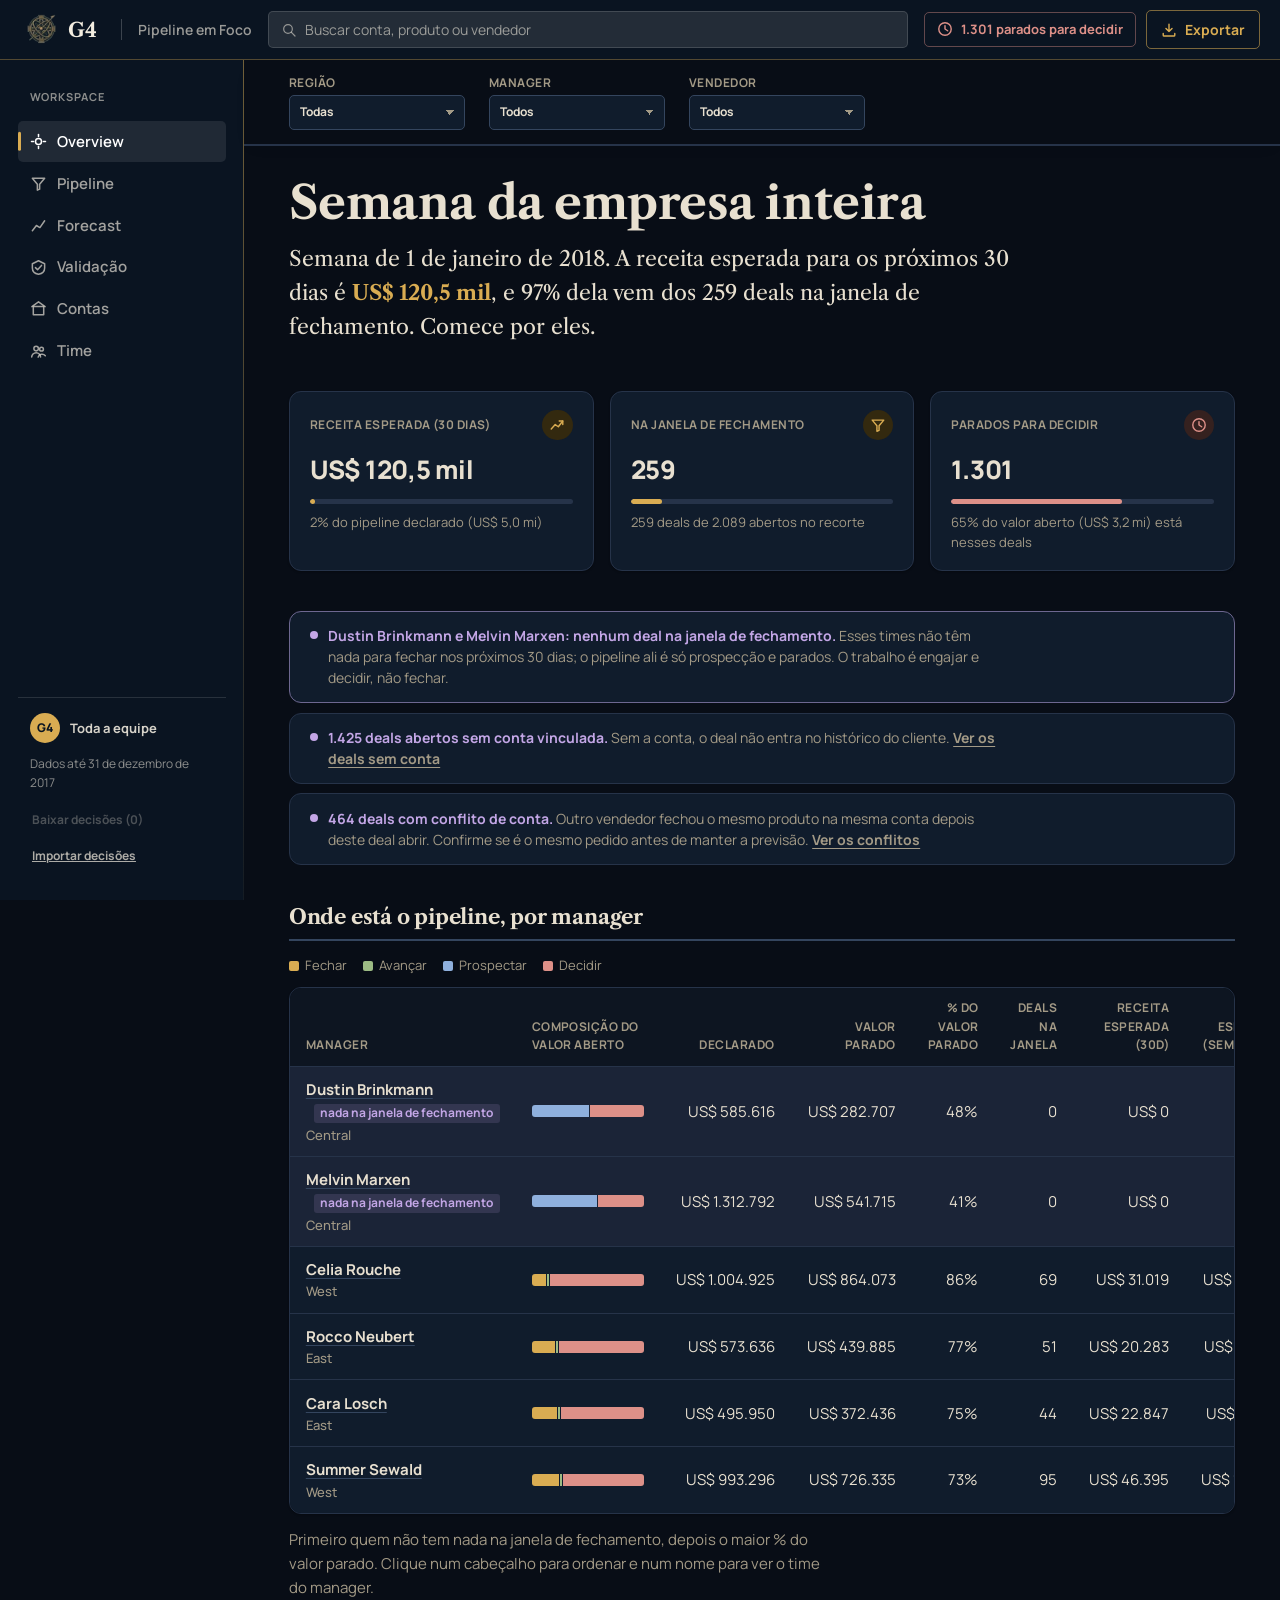
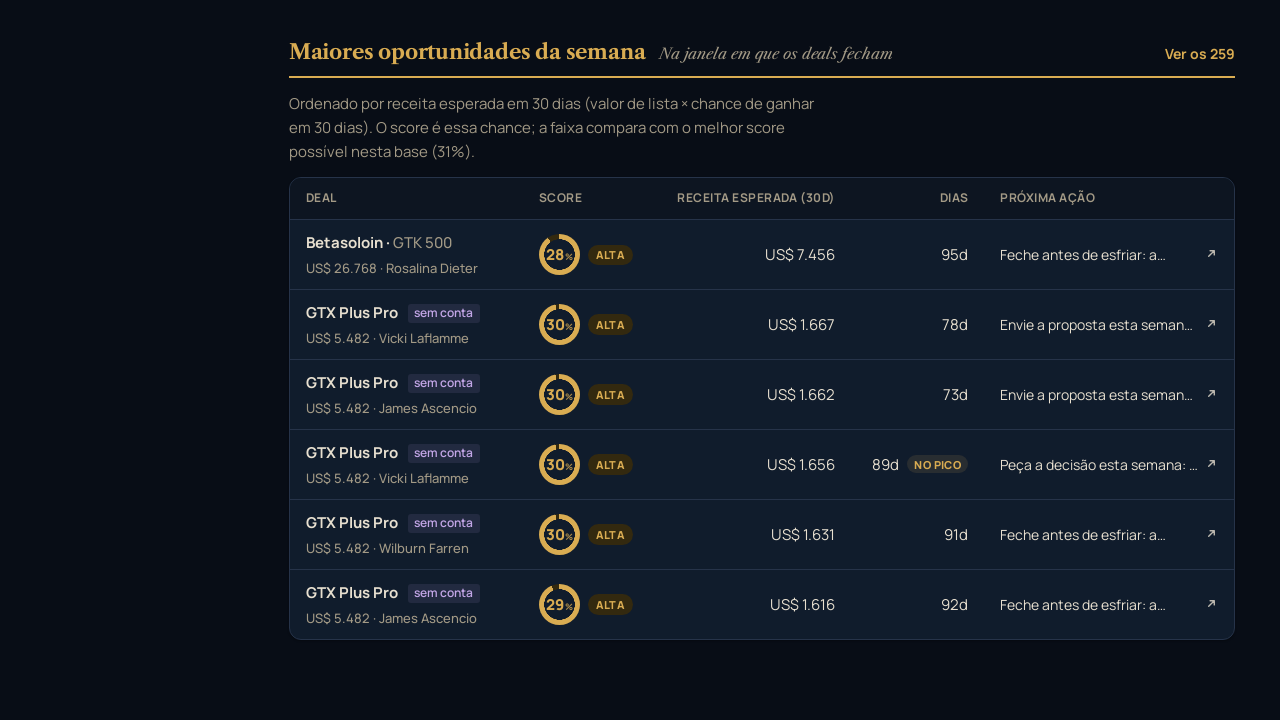
==== commit 1cfe1c10: "Deploy: validação histórica e conflito conta × produto (34b82d6)" ====
--- a/index.html
+++ b/index.html
@@ -9,8 +9,8 @@
     <link rel="preconnect" href="https://fonts.googleapis.com" />
     <link rel="preconnect" href="https://fonts.gstatic.com" crossorigin />
     <link href="https://fonts.googleapis.com/css2?family=Libre+Caslon+Text:ital,wght@0,400;0,700;1,400&family=Manrope:wght@400;500;600;700;800&display=swap" rel="stylesheet" />
-    <script type="module" crossorigin src="./assets/index-BCVdWvWI.js"></script>
-    <link rel="stylesheet" crossorigin href="./assets/index-DaeJgEK4.css">
+    <script type="module" crossorigin src="./assets/index-DdeWn0Mu.js"></script>
+    <link rel="stylesheet" crossorigin href="./assets/index-Bf1ejKtO.css">
   </head>
   <body>
     <div id="root"></div>
--- a/assets/index-Bf1ejKtO.css
+++ b/assets/index-Bf1ejKtO.css
@@ -0,0 +1 @@
+:root{--paper:#080d16;--surface:#101c2c;--surface-2:#0d1521;--navy:#0a1421;--navy-2:#16283f;--ink:#e8e0d0;--muted:#a39a86;--line:#263349;--line-strong:#34455e;--fechar:#d9ac52;--fechar-soft:#33290f;--decidir:#dd9088;--decidir-soft:#35211f;--avancar:#9cbb84;--avancar-soft:#1e2a1a;--prospectar:#8fb0dd;--prospectar-soft:#172538;--gold:#d9ac52;--warn:#c3a6e6;--focus:#8fb0dd;--btn-bg:#e8e0d0;--btn-ink:#0a1421;--on-decidir:#1a0c0a;--decidir-on-navy:#dd9088;--radius-s:5px;--radius-m:12px;--radius-l:16px;--shadow-sm:0 1px 2px #0000004d;--shadow-md:0 8px 24px #0006;--ease:cubic-bezier(.2, .7, .25, 1);--lightningcss-light: ;--lightningcss-dark:initial;color-scheme:dark}:root[data-theme=light]{--paper:#f3ede0;--surface:#fffdf8;--surface-2:#faf5ea;--navy:#12233c;--navy-2:#1b3251;--ink:#1d2637;--muted:#6a6152;--line:#ddd3bf;--line-strong:#c8bda4;--fechar:#8a6212;--fechar-soft:#f4ead2;--decidir:#7c332f;--decidir-soft:#eed9d3;--avancar:#4c6440;--avancar-soft:#dde4d1;--prospectar:#33517d;--prospectar-soft:#d9e2f0;--gold:#b8873b;--warn:#6b4a8f;--focus:#33517d;--btn-bg:#12233c;--btn-ink:#f6f1e6;--on-decidir:#fbf3f1;--shadow-sm:0 1px 2px #12233c0f, 0 2px 8px #12233c0d;--shadow-md:0 6px 18px #12233c1a, 0 1px 3px #12233c12;--lightningcss-light:initial;--lightningcss-dark: ;color-scheme:light}*{box-sizing:border-box}body{background:var(--paper);color:var(--ink);font-variant-numeric:tabular-nums;-webkit-font-smoothing:antialiased;text-rendering:optimizelegibility;accent-color:var(--gold);margin:0;font:400 15px/1.55 Manrope,system-ui,sans-serif}::selection{background:color-mix(in srgb, var(--gold) 32%, transparent);color:var(--ink)}*{scrollbar-width:thin;scrollbar-color:var(--line-strong) transparent}::-webkit-scrollbar{width:10px;height:10px}::-webkit-scrollbar-thumb{background:var(--line-strong);border:2px solid var(--paper);border-radius:999px}::-webkit-scrollbar-thumb:hover{background:var(--muted)}a{color:inherit;text-underline-offset:3px;transition:text-decoration-thickness .15s var(--ease);text-decoration-thickness:1px}a:hover{text-decoration-thickness:2px}:focus-visible{outline:2px solid var(--focus);outline-offset:2px;border-radius:var(--radius-s)}h1,h2{letter-spacing:-.01em;margin:0;font-family:Libre Caslon Text,Georgia,serif;font-weight:700;line-height:1.12}h1{font-size:clamp(2rem,1.4rem + 2.4vw,2.9rem)}h2{font-size:1.3rem}p{margin:0}.muted{color:var(--muted)}.block{color:var(--muted);font-family:Manrope,sans-serif;font-size:.8125rem;font-weight:500;display:block}.num,.deals .num{text-align:right;white-space:nowrap}.won{color:var(--avancar);font-weight:700}.lost{color:var(--muted)}.boot{color:var(--muted);padding:3rem 1.5rem}.shell{grid-template:"topbar topbar"60px"sidebar main"1fr/244px 1fr;min-height:100vh;display:grid}.topbar{z-index:6;background:var(--navy);color:#f3ede0;border-bottom:1px solid color-mix(in srgb, var(--gold) 35%, transparent);grid-area:topbar;align-items:center;gap:1rem;padding:0 1.25rem;display:flex;position:sticky;top:0}.topbar .brand-word{font-size:1.25rem}.topbar-product{white-space:nowrap;color:#f3ede09e;border-left:1px solid #fff3;margin-left:.1rem;padding-left:1rem;font-size:.875rem;font-weight:600}.topbar-search{background:color-mix(in srgb, white 10%, var(--navy));border-radius:var(--radius-s);min-width:12rem;transition:border-color .15s var(--ease), background .15s var(--ease);border:1px solid #ffffff24;flex:0 42rem;align-items:center;gap:.55rem;margin-inline:auto;padding:.4rem .75rem;display:flex;position:relative}.topbar-search:focus-within{border-color:var(--gold);background:color-mix(in srgb, white 14%, var(--navy))}.topbar-search svg{color:#f3ede08c;flex:none;width:16px;height:16px}.topbar-search input[type=search]{color:#f3ede0;font:inherit;background:0 0;border:0;outline:none;width:100%;min-width:0;padding:0;font-size:.875rem}.topbar-search input::placeholder{color:#f3ede094}.topbar-search-results{z-index:10;background:var(--navy-2);border-radius:var(--radius-m);box-shadow:var(--shadow-md);border:1px solid #ffffff29;position:absolute;top:calc(100% + 8px);left:0;right:0;overflow:hidden}.topbar-search-empty{color:#f3ede08c;margin:0;padding:.9rem 1rem;font-size:.875rem}.topbar-search-results ul{gap:1px;max-height:21rem;margin:0;padding:.35rem;list-style:none;display:grid;overflow-y:auto}.topbar-search-results li a{border-radius:var(--radius-s);color:#f3ede0;transition:background .12s var(--ease);align-items:center;gap:.7rem;padding:.5rem .6rem;text-decoration:none;display:flex}.topbar-search-results li a:hover,.topbar-search-results li a:focus-visible{background:#ffffff17;outline:none}.topbar-search-result-name{min-width:0;font-size:.875rem;font-weight:700;display:grid}.topbar-search-result-name .deal-product{color:#f3ede094;font-size:.75rem;font-weight:500}.topbar-search-result-name .no-account{color:var(--warn);font-weight:700}.topbar-search-result-agent{color:#f3ede094;flex:none;margin-left:auto;font-size:.75rem}.topbar-search-all{width:100%;font:inherit;cursor:pointer;text-align:center;color:var(--gold);transition:background .12s var(--ease);background:#ffffff0a;border:0;border-top:1px solid #ffffff1f;padding:.7rem;font-size:.8125rem;font-weight:700;display:block}.topbar-search-all:hover{background:#ffffff14}.topbar-actions{flex:none;align-items:center;gap:.6rem;margin-left:auto;display:flex}.topbar-queue-chip{border-radius:var(--radius-s);border:1px solid color-mix(in srgb, var(--decidir-on-navy) 42%, transparent);color:var(--decidir-on-navy);transition:background .15s var(--ease), transform .12s var(--ease);flex:none;align-items:center;gap:.45rem;padding:.4rem .8rem;font-size:.8125rem;font-weight:700;text-decoration:none;display:inline-flex}.topbar-queue-chip:hover{background:color-mix(in srgb, var(--decidir-on-navy) 14%, transparent);transform:translateY(-1px)}.topbar-queue-chip svg{flex:none;width:16px;height:16px}.topbar-queue-chip-label{white-space:nowrap}.topbar-export{border-radius:var(--radius-s);border:1px solid color-mix(in srgb, var(--gold) 55%, transparent);color:var(--gold);font:inherit;cursor:pointer;transition:background .15s var(--ease), transform .12s var(--ease);background:0 0;flex:none;align-items:center;gap:.45rem;padding:.45rem .9rem;font-size:.875rem;font-weight:700;display:inline-flex}.topbar-export:hover{background:color-mix(in srgb, var(--gold) 12%, transparent);transform:translateY(-1px)}.topbar-export svg{width:16px;height:16px}.sr-only{clip:rect(0, 0, 0, 0);white-space:nowrap;border:0;width:1px;height:1px;margin:-1px;padding:0;position:absolute;overflow:hidden}.nav{background:var(--navy);color:#f3ede0c7;flex-direction:column;grid-area:sidebar;gap:1.75rem;height:calc(100vh - 60px);padding:1.75rem 1.15rem;display:flex;position:sticky;top:60px}.nav:after{content:"";background:linear-gradient(var(--gold), color-mix(in srgb, var(--gold) 10%, transparent));opacity:.5;width:1px;height:100%;position:absolute;top:0;right:0}.brand{white-space:nowrap;color:#f3ede0;align-items:center;gap:.6rem;padding:0 .4rem;text-decoration:none;display:flex}.brand-mark{object-fit:contain;flex:none;width:32px;height:32px}.brand-word{letter-spacing:-.01em;font-family:Libre Caslon Text,Georgia,serif;font-size:1.12rem;font-weight:700;line-height:1}.nav-section{letter-spacing:.08em;text-transform:uppercase;color:#f3ede08f;margin:0;padding:0 .7rem;font-size:.6875rem;font-weight:700}.nav nav{flex-direction:column;gap:1px;margin-top:-.75rem;display:flex}.nav nav a{border-radius:var(--radius-s);color:#f3ede0a8;transition:color .15s var(--ease), background .15s var(--ease);align-items:center;gap:.65rem;padding:.55rem .7rem;font-size:.9375rem;font-weight:600;text-decoration:none;display:flex;position:relative}.nav nav a svg{flex:none;width:17px;height:17px}.nav nav a:hover{color:#f3ede0;background:#ffffff12}.nav nav a[aria-current=page]{color:#fff;background:#ffffff17}.nav nav a[aria-current=page]:before{content:"";background:var(--gold);border-radius:2px;width:3px;height:1.15rem;position:absolute;top:50%;left:0;transform:translateY(-50%)}.nav-foot{border-top:1px solid #ffffff1f;flex-direction:column;gap:.75rem;margin-top:auto;padding:.9rem .7rem 0;display:flex}.nav-operator{border-radius:var(--radius-s);text-align:left;min-width:0;font:inherit;background:0 0;border:0;align-items:center;gap:.6rem;margin:-.3rem;padding:.3rem;display:flex}button.nav-operator{cursor:pointer;transition:background .15s var(--ease)}button.nav-operator:hover{background:#ffffff14}.nav-operator-avatar{background:var(--gold);width:1.9rem;height:1.9rem;color:var(--navy);border-radius:50%;flex:none;place-items:center;font-size:.75rem;font-weight:800;display:inline-grid}.nav-operator-name{color:#f3ede0e0;text-overflow:ellipsis;white-space:nowrap;font-size:.8125rem;font-weight:700;overflow:hidden}.nav-foot-date{color:#f3ede08f;margin:0;font-size:.75rem}.nav-backup{flex-direction:column;align-items:flex-start;gap:.3rem;display:flex}.nav-backup .btn-link{color:#f3ede0b3;font-size:.75rem}.nav-backup .btn-link:hover{color:#f3ede0}.nav-backup .btn-link:disabled{opacity:.4;cursor:default;text-decoration:none}.nav-backup-error{color:var(--decidir-on-navy);margin:0;font-size:.75rem}.main{grid-area:main;min-width:0}main{width:100%;max-width:1440px;animation:rise .5s var(--ease) both;margin-inline:auto;padding:2rem clamp(1.75rem,3.5vw,4rem) 5rem}@keyframes rise{0%{opacity:.4;transform:translateY(6px)}to{opacity:1;transform:none}}.filters{z-index:3;background:var(--paper);width:100%;max-width:1440px;box-shadow:0 1px 0 var(--line), 0 6px 16px -12px #060c1559;border-bottom:1px solid var(--line);flex-wrap:wrap;align-items:end;gap:.75rem 1.5rem;margin-inline:auto;padding:.85rem clamp(1.75rem,3.5vw,4rem);display:flex;position:sticky;top:60px}.filter-field{letter-spacing:.04em;text-transform:uppercase;color:var(--muted);gap:3px;font-size:.75rem;font-weight:700;display:grid}.filter-control{display:flex;position:relative}.filter-field.is-active select{border-color:var(--focus);background-color:color-mix(in srgb, var(--focus) 12%, var(--surface));padding-right:3.4rem}.filter-clear{z-index:1;cursor:pointer;width:1.25rem;height:1.25rem;color:var(--muted);transition:background .15s var(--ease), color .15s var(--ease);background:0 0;border:0;border-radius:50%;place-items:center;padding:0;font-size:1.05rem;line-height:1;display:inline-grid;position:absolute;top:50%;right:1.55rem;transform:translateY(-50%)}.filter-clear:hover{background:color-mix(in srgb, var(--muted) 20%, transparent);color:var(--ink)}.filters-summary{align-self:center;align-items:center;gap:.75rem;margin-left:auto;display:flex}.filters-count{color:var(--muted);text-transform:none;letter-spacing:normal;font-size:.8125rem;font-weight:600}select,input[type=search]{font:inherit;color:var(--ink);background:var(--surface);border:1px solid var(--line-strong);border-radius:var(--radius-s);min-width:11rem;transition:border-color .15s var(--ease), box-shadow .15s var(--ease), background-color .15s var(--ease);padding:.45rem .65rem}select:hover,input[type=search]:hover{border-color:var(--muted)}select:focus-visible,input:focus-visible{border-color:var(--focus);box-shadow:0 0 0 3px color-mix(in srgb, var(--focus) 18%, transparent);outline:none}select{appearance:none;cursor:pointer;background-image:linear-gradient(45deg, transparent 50%, var(--muted) 50%), linear-gradient(135deg, var(--muted) 50%, transparent 50%);background-position:right .85rem center,right .6rem center;background-repeat:no-repeat;background-size:5px 5px,5px 5px;width:100%;padding-right:2rem}.btn,.btn-link{font:inherit;cursor:pointer;border-radius:var(--radius-s);transition:transform .12s var(--ease), box-shadow .15s var(--ease), background .15s var(--ease), opacity .15s;align-items:center;gap:.4rem;font-weight:700;text-decoration:none;display:inline-flex}.btn{background:var(--btn-bg);color:var(--btn-ink);box-shadow:var(--shadow-sm);border:0;padding:.5rem 1rem}.btn-decidir{background:var(--decidir);color:var(--on-decidir)}.btn:hover{box-shadow:var(--shadow-md);transform:translateY(-1px)}.btn:active{transform:none}.btn-quiet{background:var(--surface);color:var(--ink);box-shadow:inset 0 0 0 1px var(--line-strong)}.btn-quiet:hover{box-shadow:inset 0 0 0 1px var(--muted);transform:translateY(-1px)}.btn-link{color:var(--prospectar);background:0 0;border:0;padding:.4rem .15rem;text-decoration:underline;text-decoration-thickness:1px}.btn-link:hover{text-decoration-thickness:2px}.more{margin-top:1.25rem}.pager{border-top:1px solid var(--line);color:var(--muted);flex-wrap:wrap;align-items:center;gap:.75rem;margin-top:1.1rem;padding:.8rem 0 0;font-size:.875rem;display:flex}.pager-info{margin-right:auto;font-weight:600}.pager-page{color:var(--ink);font-weight:700}.pager .btn{padding:.4rem .9rem}.pager .btn:disabled{opacity:.45;cursor:not-allowed;box-shadow:none;transform:none}.page-head{gap:.85rem;margin-bottom:3rem;display:grid}.lede{color:var(--ink);max-width:46rem;font-family:Libre Caslon Text,Georgia,serif;font-size:1.3125rem;font-weight:400;line-height:1.6}.lede strong{color:var(--fechar);font-weight:700}.back{color:var(--muted);align-items:center;gap:.3rem;margin-bottom:1.25rem;font-weight:700;text-decoration:none;display:inline-flex}.back:before{content:"";background-color:currentColor;width:.55em;height:.55em;display:inline-block;-webkit-mask:url("data:image/svg+xml,%3Csvg xmlns='http://www.w3.org/2000/svg' viewBox='0 0 24 24'%3E%3Cpath d='M15 5l-7 7 7 7' fill='none' stroke='black' stroke-width='2.6' stroke-linecap='round' stroke-linejoin='round'/%3E%3C/svg%3E") 50%/contain no-repeat;mask:url("data:image/svg+xml,%3Csvg xmlns='http://www.w3.org/2000/svg' viewBox='0 0 24 24'%3E%3Cpath d='M15 5l-7 7 7 7' fill='none' stroke='black' stroke-width='2.6' stroke-linecap='round' stroke-linejoin='round'/%3E%3C/svg%3E") 50%/contain no-repeat}.back:hover{color:var(--ink)}.stat-row{grid-template-columns:repeat(3,1fr);gap:1rem;margin-bottom:2.5rem;display:grid}.stat-card{border-radius:var(--radius-m);background:var(--surface);border:1px solid var(--line);box-shadow:var(--shadow-sm);padding:1.1rem 1.25rem}.stat-card-head{justify-content:space-between;align-items:center;gap:.5rem;margin-bottom:.6rem;display:flex}.stat-card-label{letter-spacing:.04em;text-transform:uppercase;color:var(--muted);font-size:.75rem;font-weight:700}.stat-card-icon{background:var(--fechar-soft);width:1.9rem;height:1.9rem;color:var(--fechar);border-radius:50%;flex:none;place-items:center;display:inline-grid}.stat-card-icon svg{width:16px;height:16px}.stat-card-value{letter-spacing:-.01em;color:var(--ink);font-size:1.6rem;font-weight:800}.stat-card-bar{background:var(--line);border-radius:999px;height:5px;margin-top:.6rem;overflow:hidden}.stat-card-bar span{background:var(--c,var(--gold));border-radius:999px;height:100%;display:block}.stat-card.on-decidir .stat-card-icon{color:var(--decidir);background:var(--decidir-soft)}.stat-card-caption{color:var(--muted);margin-top:.5rem;font-size:.8125rem}section{margin-top:2.75rem}section>h2{margin-bottom:.85rem}.section-head{flex-wrap:wrap;justify-content:space-between;align-items:center;gap:.75rem;margin-bottom:.85rem;display:flex}.empty{color:var(--muted);padding:1.25rem 0;font-family:Libre Caslon Text,Georgia,serif;font-size:1.0625rem}.queue-note{color:var(--muted);max-width:60ch;margin-bottom:.85rem;line-height:1.6}ul.plain{gap:.6rem;max-width:76ch;padding-left:0;list-style:none;display:grid}ul.plain li{padding-left:1.25rem;line-height:1.55;position:relative}ul.plain li:before{content:"";background:var(--gold);border-radius:50%;width:5px;height:5px;position:absolute;top:.62em;left:0}.myday .queue{margin-top:2.5rem}.queue-head{border-bottom:2px solid var(--c,var(--line-strong));flex-wrap:wrap;align-items:baseline;gap:.35rem .85rem;margin-bottom:.85rem;padding-bottom:.7rem;display:flex}.queue-fechar{--c:var(--fechar)}.queue-decidir{--c:var(--decidir)}.queue-avancar{--c:var(--avancar)}.queue-prospectar{--c:var(--prospectar)}.queue-head h2{color:var(--c,var(--ink))}.queue-hint{color:var(--muted);font-family:Libre Caslon Text,Georgia,serif;font-size:.9375rem;font-style:italic}.queue-all{color:var(--c,var(--prospectar));margin-left:auto;font-size:.875rem;font-weight:700;text-decoration:none}.queue-all:hover{text-decoration:underline}.queue-pair{grid-template-columns:1fr 1fr;gap:1.5rem 2.5rem;display:grid}.queue-pair .deal-row{grid-template-columns:3rem 1fr}.queue-pair .deal-row .ruler{grid-column:2}.deal-list{background:var(--surface);border-radius:var(--radius-m);box-shadow:var(--shadow-sm);border:1px solid var(--line);margin:0;padding:0;list-style:none;overflow:hidden}.deal-row{border-bottom:1px solid var(--line);transition:background .15s var(--ease);grid-template-columns:3.25rem minmax(0,1fr) minmax(170px,270px);align-items:center;gap:.5rem 1.15rem;padding:.9rem 1.1rem;display:grid}.deal-list .deal-row:last-child{border-bottom:0}.deal-row:hover{background:var(--surface-2)}.deal-row-main{gap:.2rem;min-width:0;display:grid}.deal-row-title{color:var(--ink);flex-wrap:wrap;align-items:baseline;gap:0 .5rem;font-weight:700;text-decoration:none;display:flex}.deal-row-title:hover{color:var(--fechar);text-underline-offset:3px;text-decoration:underline}.deal-row-sub{color:var(--muted);flex-wrap:wrap;align-items:baseline;gap:0 1rem;font-size:.875rem;display:flex}.deal-row-sub>span:first-child{color:var(--ink);font-variant-numeric:tabular-nums;font-weight:800}.deal-product{color:var(--muted);font-size:.9375rem;font-weight:500}.no-account{color:var(--warn)}.tag-noacc{border-radius:var(--radius-tag,3px);color:var(--warn);vertical-align:1px;background:color-mix(in srgb, var(--warn) 10%, transparent);margin-left:.45rem;padding:0 .4rem;font-size:.75rem;font-weight:600;display:inline-block}.queue-bar{border-radius:3px;gap:1px;min-width:9rem;height:12px;display:flex;overflow:hidden}.queue-bar>span{min-width:2px;display:block}.queue-legend{color:var(--muted);flex-wrap:wrap;gap:.35rem 1rem;margin:0 0 .75rem;padding:0;font-size:.8125rem;list-style:none;display:flex}.queue-legend li:before{content:"";vertical-align:-1px;border-radius:2px;width:10px;height:10px;margin-right:6px;display:inline-block}.queue-legend .legend-fechar:before{background:var(--fechar)}.queue-legend .legend-avancar:before{background:var(--avancar)}.queue-legend .legend-prospectar:before{background:var(--prospectar)}.queue-legend .legend-decidir:before{background:var(--decidir)}.decision{flex-wrap:wrap;align-items:center;gap:.5rem;margin-top:.6rem;display:flex}.decision.done{color:var(--muted);gap:.35rem;margin-top:.6rem;font-size:.875rem;display:grid}.decision.done p{align-items:center;gap:.5rem;display:flex}.decision-note{font:inherit;color:var(--ink);background:var(--surface);border:1px solid var(--line-strong);border-radius:var(--radius-s);max-width:32rem;padding:.35rem .6rem;font-size:.8125rem}.decision-note:focus-visible{border-color:var(--focus);box-shadow:0 0 0 3px color-mix(in srgb, var(--focus) 18%, transparent);outline:none}.stalled-row .stalled-value{text-align:right;align-self:center;justify-items:end;gap:.15rem;display:grid}.stalled-row .stalled-value strong{color:var(--decidir);font-size:1.0625rem;font-weight:800}.stalled-row .stalled-value span{color:var(--muted);font-size:.75rem}.suggestion{font-weight:700}.suggestion-encerrar{color:var(--decidir)}.suggestion-confirmar{color:var(--muted)}.hygiene{border-radius:var(--radius-m);background:color-mix(in srgb, var(--warn) 9%, var(--surface));border:1px solid color-mix(in srgb, var(--warn) 30%, var(--line));flex-wrap:wrap;justify-content:space-between;align-items:center;gap:1rem;margin-top:2.75rem;padding:1.15rem 1.35rem;display:flex}.hygiene p{max-width:60ch;line-height:1.55}.hygiene strong{color:var(--warn)}.health-strip{gap:.6rem;margin-top:1.25rem;display:grid}.health-item{color:var(--muted);border-radius:var(--radius-m);background:var(--surface);border:1px solid var(--line);align-items:baseline;gap:.65rem;padding:.85rem 1.25rem;font-size:.875rem;line-height:1.5;display:flex}.health-item strong{color:var(--ink);font-weight:700}.health-dot{background:var(--decidir);border-radius:50%;flex:none;width:8px;height:8px;transform:translateY(-2px)}.health-item-warn .health-dot{background:var(--warn)}.health-item-warn strong{color:var(--warn)}.razor{background:var(--surface);border:1px solid var(--line);border-radius:var(--radius-m);gap:.9rem;margin-top:1.5rem;padding:1.1rem 1.25rem;display:grid}.razor-head{justify-content:space-between;align-items:center;gap:.75rem;display:flex}.razor-head h2{color:var(--fechar);font-size:1.0625rem}.razor-why{color:var(--muted);margin-left:.5rem;font-family:Manrope,sans-serif;font-size:.8125rem;font-weight:500}.razor-open{color:var(--ink);border-radius:var(--radius-s);border:1px solid var(--line-strong);transition:background .15s var(--ease), border-color .15s var(--ease);padding:.35rem .85rem;font-size:.8125rem;font-weight:700;text-decoration:none}.razor-open:hover{background:var(--surface-2);border-color:var(--muted)}.razor-body{align-items:center;gap:1rem;display:flex}.razor-score{flex:none}.razor-main{gap:.35rem;min-width:0;display:grid}.razor-action{color:var(--ink);margin:0;font-family:Libre Caslon Text,Georgia,serif;font-size:1.0625rem;line-height:1.45}.razor-meta{color:var(--muted);margin:0;font-size:.8125rem;font-weight:600}.decide-split{border-radius:var(--radius-s);background:var(--surface);border:1px solid var(--line);color:var(--muted);flex-wrap:wrap;align-items:center;gap:.75rem 1.5rem;margin-bottom:.85rem;padding:.55rem .9rem;font-size:.875rem;display:flex}.decide-split strong{font-size:1rem;font-weight:800}.decide-split-encerrar strong{color:var(--decidir)}.decide-split-confirmar strong{color:var(--muted)}.decide-split .queue-all{margin-left:auto}.peak-badge{letter-spacing:.04em;text-transform:uppercase;color:var(--fechar);background:color-mix(in srgb, var(--fechar) 12%, var(--surface));border-radius:999px;padding:.1rem .45rem;font-size:.6875rem;font-weight:800}.score{--ring-bg:var(--surface);color:var(--c);background:radial-gradient(closest-side, var(--ring-bg) 74%, transparent 75% 100%), conic-gradient(var(--c) calc(var(--pct,0) * 1%), var(--c-soft) 0);transition:transform .15s var(--ease), background-color .15s var(--ease);border-radius:50%;place-items:center;font-weight:800;display:inline-grid}.deal-row:hover .score,.deals tbody tr:hover .score{--ring-bg:var(--surface-2);transform:scale(1.06)}.score-sm{width:2.6rem;height:2.6rem;font-size:.9375rem}.score-lg{letter-spacing:-.03em;width:5.75rem;height:5.75rem;font-size:2.35rem}.score:not(.score-none){grid-auto-flow:column;place-content:center;align-items:baseline}.score small{opacity:.8;margin-left:.04em;font-size:.6em;font-weight:700}.score-wrap{align-items:center;gap:.5rem;display:inline-flex}.tier{letter-spacing:.04em;text-transform:uppercase;border-radius:999px;padding:.1rem .45rem;font-size:.6875rem;font-weight:800}.tier-alta{color:var(--fechar);background:var(--fechar-soft)}.tier-media{color:var(--ink);background:color-mix(in srgb, var(--ink) 10%, transparent)}.tier-baixa{color:var(--muted);background:color-mix(in srgb, var(--muted) 12%, transparent)}.score-none{opacity:.55;background:var(--c-soft);font-weight:600}.on-fechar{--c:var(--fechar);--c-soft:var(--fechar-soft)}.on-decidir{--c:var(--decidir);--c-soft:var(--decidir-soft)}.on-avancar{--c:var(--avancar);--c-soft:var(--avancar-soft)}.on-prospectar{--c:var(--prospectar);--c-soft:var(--prospectar-soft)}.tag{letter-spacing:.03em;text-transform:uppercase;border-radius:999px;padding:.1rem .6rem;font-size:.75rem;font-weight:700;display:inline-block}.tag-fechar{color:var(--fechar);background:var(--fechar-soft)}.tag-decidir{color:var(--decidir);background:var(--decidir-soft)}.tag-avancar{color:var(--avancar);background:var(--avancar-soft)}.tag-prospectar{color:var(--prospectar);background:var(--prospectar-soft)}.ruler{gap:.3rem;display:grid;position:relative}.ruler svg{width:100%;box-shadow:inset 0 0 0 1px color-mix(in srgb, var(--ink) 8%, transparent);border-radius:999px;display:block}.ruler-sm svg{height:9px}.ruler-lg svg{height:16px}.z-avancar{fill:color-mix(in srgb, var(--avancar) 34%, var(--surface))}.z-fechar{fill:color-mix(in srgb, var(--fechar) 42%, var(--surface))}.z-decidir{fill:color-mix(in srgb, var(--decidir) 30%, var(--surface))}.ruler-mark{background:var(--navy);width:3px;height:15px;box-shadow:0 0 0 1.5px var(--surface);border-radius:2px;margin-left:-1.5px;position:absolute;top:-3px}.ruler-lg .ruler-mark{width:4px;height:24px;margin-left:-2px;top:-4px}.ruler-label{color:var(--muted);font-size:.8125rem;font-weight:600}.ruler-ticks{height:1.4rem;color:var(--muted);font-size:.8125rem;position:relative}.ruler-ticks span{white-space:nowrap;position:absolute}.ruler-ticks span:last-child{transform:translate(-100%)}.toolbar{flex-wrap:wrap;align-items:center;gap:.75rem 1rem;margin-bottom:1.25rem;display:flex}.toolbar input[type=search]{flex:16rem}.tabs{background:var(--surface);border-radius:var(--radius-m);box-shadow:inset 0 0 0 1px var(--line);flex-wrap:wrap;gap:2px;padding:3px;display:flex}.tabs a{color:var(--muted);transition:color .15s var(--ease), background .15s var(--ease);border-radius:8px;padding:.4rem .85rem;font-weight:600;text-decoration:none}.tabs a:hover{color:var(--ink)}.tabs a[aria-current=page]{background:var(--navy);color:#f6f1e6}.tabs a[aria-current=page] .count{color:#f6f1e6b3}.count{color:var(--muted);font-weight:600}.tabs a.tab-encerrados{color:var(--warn)}.tabs a.tab-encerrados[aria-current=page]{background:var(--navy);color:#f6f1e6}.tabs a.tab-encerrados[aria-current=page] .count{color:#f6f1e6b3}.table-wrap{background:var(--surface);border-radius:var(--radius-m);box-shadow:var(--shadow-sm);border:1px solid var(--line);overflow-x:auto}table.deals{border-collapse:collapse;width:100%}.deals th,.deals td{text-align:left;border-bottom:1px solid var(--line);vertical-align:middle;padding:.7rem 1rem}.deals thead th{color:var(--muted);white-space:nowrap;text-transform:uppercase;letter-spacing:.04em;background:var(--surface-2);font-size:.75rem;font-weight:700;position:relative}.deals thead th.num{text-align:right}.deals thead button{width:calc(100% + 2rem);font:inherit;color:inherit;cursor:pointer;text-transform:inherit;letter-spacing:inherit;text-align:inherit;background:0 0;border:0;margin:-.7rem -1rem;padding:.7rem 1rem;display:block}.deals thead th.num button{text-align:right}.deals thead button:hover{color:var(--ink)}.deals thead th[aria-sort]{color:var(--fechar)}.deals thead th[aria-sort] button:after{content:"";vertical-align:-.05em;width:.6em;height:.6em;-webkit-mask:var(--sort-icon) center / contain no-repeat;mask:var(--sort-icon) center / contain no-repeat;-webkit-mask:var(--sort-icon) center / contain no-repeat;background-color:currentColor;margin-left:.3em;display:inline-block}.deals thead th[aria-sort=descending] button{--sort-icon:url("data:image/svg+xml,%3Csvg xmlns='http://www.w3.org/2000/svg' viewBox='0 0 24 24'%3E%3Cpath d='M6 9l6 6 6-6' fill='none' stroke='black' stroke-width='2.6' stroke-linecap='round' stroke-linejoin='round'/%3E%3C/svg%3E")}.deals thead th[aria-sort=ascending] button{--sort-icon:url("data:image/svg+xml,%3Csvg xmlns='http://www.w3.org/2000/svg' viewBox='0 0 24 24'%3E%3Cpath d='M6 15l6-6 6 6' fill='none' stroke='black' stroke-width='2.6' stroke-linecap='round' stroke-linejoin='round'/%3E%3C/svg%3E")}.deals tbody tr{transition:background .12s var(--ease)}.deals tbody tr:hover{background:var(--surface-2)}.deals tbody tr:last-child>*{border-bottom:0}.deals tbody th{font-weight:700}.deals th.cell-pin,.deals td.cell-pin{z-index:1;background:var(--surface);box-shadow:1px 0 0 var(--line);position:sticky;left:0}.deals thead th.cell-pin{background:var(--surface-2);z-index:2}.deals tbody tr:hover td.cell-pin{background:var(--surface-2)}.cell-check{white-space:nowrap;width:1px}.cell-check input[type=checkbox]{cursor:pointer;width:1.15rem;height:1.15rem}.row-selected{background:color-mix(in srgb, var(--focus) 8%, transparent)}.row-selected:hover{background:color-mix(in srgb, var(--focus) 12%, transparent)}.bulk-bar{border-radius:var(--radius-m);background:color-mix(in srgb, var(--focus) 10%, var(--surface));border:1px solid color-mix(in srgb, var(--focus) 30%, transparent);flex-wrap:wrap;align-items:center;gap:.6rem .9rem;margin-bottom:.75rem;padding:.7rem 1rem;font-size:.875rem;font-weight:600;display:flex}.bulk-undo{border-radius:var(--radius-m);background:var(--avancar-soft);color:var(--avancar);border:1px solid color-mix(in srgb, var(--avancar) 30%, transparent);flex-direction:column;gap:.3rem;margin-bottom:.75rem;padding:.6rem 1rem;font-size:.875rem;font-weight:600;display:flex}.bulk-undo-bar{flex-wrap:wrap;align-items:center;gap:.85rem;display:flex}.bulk-undo .btn-link{color:var(--avancar);text-decoration:underline}.bulk-undo-panel{border:1px solid color-mix(in srgb, var(--avancar) 28%, transparent);border-radius:var(--radius-s);background:color-mix(in srgb, var(--avancar) 6%, transparent);gap:.7rem;margin-top:.2rem;padding:.7rem .85rem;display:grid}.bulk-undo-names{flex-wrap:wrap;align-items:center;gap:.5rem;display:flex}.bulk-undo-names input{font:inherit;border:1px solid var(--line-strong);border-radius:var(--radius-s);color:var(--ink);background:var(--surface);flex:18rem;padding:.35rem .6rem;font-size:.8125rem}.bulk-undo-names input:focus-visible{border-color:var(--focus);box-shadow:0 0 0 3px color-mix(in srgb, var(--focus) 18%, transparent);outline:none}.bulk-undo-list{gap:.15rem;max-height:15rem;margin:0;padding:0;list-style:none;display:grid;overflow-y:auto}.bulk-undo-list li{border-top:1px solid color-mix(in srgb, var(--avancar) 12%, transparent)}.bulk-undo-list label{cursor:pointer;align-items:center;gap:.55rem;padding:.3rem .2rem;display:flex}.bulk-undo-list input[type=checkbox]{cursor:pointer;width:1.05rem;height:1.05rem}.bulk-undo-list .deal-product{color:color-mix(in srgb, var(--avancar) 70%, var(--ink))}.bulk-undo-actions{flex-wrap:wrap;align-items:center;gap:.7rem;display:flex}.cell-deal{min-width:12rem;color:var(--ink);gap:.2rem;font-weight:700;text-decoration:none;display:grid}.cell-deal:hover{color:var(--fechar);text-decoration:underline}.cell-deal-sub{color:var(--muted);font-size:.8125rem;font-weight:500;text-decoration:none}.cell-score{text-align:center}.close-table .cell-action a span{-webkit-line-clamp:1}.close-table td.num .peak-badge{vertical-align:1px;margin-left:.5rem}.cell-ruler{min-width:150px}.cell-action{min-width:160px;max-width:240px}.cell-action a{max-width:100%;color:var(--ink);align-items:flex-start;gap:.4rem;font-size:.875rem;line-height:1.4;text-decoration:none;display:inline-flex}.cell-action a span{-webkit-line-clamp:3;-webkit-box-orient:vertical;display:-webkit-box;overflow:hidden}.cell-action a svg{opacity:.8;flex:none;width:13px;height:13px;margin-top:.15rem}.cell-action a:hover{color:var(--rc,var(--fechar))}.cell-action a:hover svg{opacity:1}tr.row-fechar .cell-action a{color:var(--fechar)}tr.row-avancar .cell-action a{color:color-mix(in srgb, var(--avancar) 70%, var(--ink))}tr.row-prospectar .cell-action a{color:var(--muted)}tr.row-decidir .cell-action a{color:color-mix(in srgb, var(--decidir) 78%, var(--ink))}.row-fechar td:first-child,.row-decidir td:first-child,.row-avancar td:first-child,.row-prospectar td:first-child{box-shadow:inset 3px 0 0 var(--rc), 1px 0 0 var(--line)}.row-fechar{--rc:var(--fechar)}.row-decidir{--rc:var(--decidir)}.row-avancar{--rc:var(--avancar)}.row-prospectar{--rc:var(--prospectar)}.row-encerrado td:first-child{box-shadow:inset 3px 0 0 var(--warn), 1px 0 0 var(--line)}.row-encerrado{color:var(--ink)}.cell-note{max-width:30rem;color:var(--muted)}.cell-note span{word-break:break-word;display:block}.board{grid-template-columns:repeat(4,minmax(230px,1fr));gap:1.15rem;padding-bottom:.5rem;display:grid;overflow-x:auto}.board-col{border-top:3px solid var(--c,var(--line));flex-direction:column;gap:.6rem;margin:0;padding-top:.85rem;display:flex}.col-fechar{--c:var(--fechar)}.col-decidir{--c:var(--decidir)}.col-avancar{--c:var(--avancar)}.col-prospectar{--c:var(--prospectar)}.board-col>h2{color:var(--c,var(--ink));margin:0;font-size:1.15rem}.board-col>.queue-hint{margin-bottom:.35rem}.card{background:var(--surface);border-radius:var(--radius-m);color:var(--ink);border:1px solid var(--line);box-shadow:var(--shadow-sm);transition:transform .15s var(--ease), box-shadow .15s var(--ease), border-color .15s var(--ease);gap:.55rem;padding:.85rem .95rem;text-decoration:none;display:grid}.card:hover{box-shadow:var(--shadow-md);border-color:color-mix(in srgb, var(--c) 40%, var(--line));transform:translateY(-2px)}.card-top{justify-content:space-between;align-items:start;gap:.5rem;display:flex}.card-name{font-weight:700;display:grid}.card-sub{color:var(--muted);font-size:.8125rem}.deal-head{border-radius:var(--radius-l);background:var(--navy);color:#f3ede0;box-shadow:var(--shadow-md);grid-template-columns:1fr auto;align-items:center;gap:1.75rem;margin-top:.5rem;padding:1.6rem 1.75rem;display:grid}.deal-head .deal-name h1,.deal-head h1{color:#fff}.deal-name{gap:.3rem;display:grid}.deal-name .tag-noacc{font-family:var(--font-data,"Manrope", sans-serif);justify-self:start;margin-left:0;font-size:.8125rem;line-height:1.6}.deal-name .deal-product{color:color-mix(in srgb, var(--gold) 80%, #f3ede0);font-size:1.0625rem;font-weight:600}.deal-head .no-account{color:var(--warn)}.deal-meta{color:#f3ede0b8;margin-top:.6rem}.deal-score{text-align:right;color:#f3ede0bf;justify-items:end;gap:.6rem;max-width:19rem;font-size:.875rem;display:grid}.deal-head .score{--ring-bg:var(--navy);filter:drop-shadow(0 4px 14px #060c1559)}.action{border-radius:var(--radius-m);background:var(--c-soft);border:1px solid color-mix(in srgb, var(--c) 26%, transparent);margin-top:1.5rem;padding:1.2rem 1.4rem}.action h2{text-transform:uppercase;letter-spacing:.06em;color:var(--c);margin-bottom:.35rem;font-family:Manrope,sans-serif;font-size:.75rem}.action p{color:var(--ink);font-family:Libre Caslon Text,Georgia,serif;font-size:1.3rem;font-weight:700;line-height:1.3}.facts{background:var(--line);border-radius:var(--radius-m);box-shadow:var(--shadow-sm);border:1px solid var(--line);grid-template-columns:repeat(auto-fit,minmax(165px,1fr));gap:1px;margin:1.75rem 0 0;display:grid;overflow:hidden}.facts>div{background:var(--surface);padding:1rem 1.15rem}.facts dt{color:var(--muted);text-transform:uppercase;letter-spacing:.03em;font-size:.75rem;font-weight:700}.facts dd{letter-spacing:-.01em;margin:.25rem 0 0;font-size:1.4rem;font-weight:800}.facts-big dd{letter-spacing:-.02em;font-size:2.15rem}.facts p{color:var(--muted);margin-top:.35rem;font-size:.8125rem;line-height:1.5}.reasons{gap:.65rem;max-width:76ch;margin:0;padding:0;list-style:none;display:grid}.reason{grid-template-columns:1.6rem 1fr;align-items:start;gap:.65rem;line-height:1.5;display:grid}.reason-icon{border-radius:50%;place-items:center;width:1.6rem;height:1.6rem;font-size:.9375rem;font-weight:800;display:grid}.reason-up .reason-icon{color:var(--avancar);background:var(--avancar-soft)}.reason-down .reason-icon{color:var(--ink);background:color-mix(in srgb, var(--muted) 22%, transparent)}.reason-info .reason-icon{color:var(--muted);background:var(--surface-2);box-shadow:inset 0 0 0 1px var(--line-strong)}.reason-warn .reason-icon{color:var(--surface);background:var(--warn)}.reason-up{color:color-mix(in srgb, var(--avancar) 78%, var(--ink))}.reason-down{color:var(--ink)}.reason-info{color:var(--muted)}.reason-warn{color:var(--warn)}.reason-primary{color:var(--ink);font-weight:600}.reason-primary .reason-icon{width:1.9rem;height:1.9rem}.reason-compact{color:var(--muted);grid-template-columns:1.2rem 1fr;gap:.5rem;margin:.2rem 0 0;font-size:.875rem;line-height:1.45}.reason-compact .reason-icon{width:1.2rem;height:1.2rem}.reason-compact .reason-icon svg{width:11px;height:11px}.reason-compact .reason-text{-webkit-line-clamp:2;-webkit-box-orient:vertical;display:-webkit-box;overflow:hidden}.reason-compact.reason-up{color:color-mix(in srgb, var(--avancar) 82%, var(--ink))}.reason-compact.reason-down{color:var(--ink)}.reason-compact.reason-warn{color:color-mix(in srgb, var(--warn) 82%, var(--ink))}.context ul{gap:.6rem;max-width:76ch;padding-left:0;list-style:none;display:grid}.context ul li{padding-left:1.25rem;line-height:1.55;position:relative}.context ul li:before{content:"";background:var(--gold);border-radius:50%;width:5px;height:5px;position:absolute;top:.6em;left:0}.curve{background:var(--surface);border-radius:var(--radius-m);box-shadow:var(--shadow-sm);border:1px solid var(--line);margin:1.25rem 0 0;padding:1.25rem;position:relative}.curve svg{cursor:crosshair;width:100%;height:auto;display:block}.curve .grid{stroke:var(--line);stroke-width:1px}.curve .axis{fill:var(--muted);font-family:Manrope,sans-serif;font-size:13px}.curve .area-close{fill:var(--fechar);opacity:.18}.curve rect.z-fechar{opacity:.5}.curve .line-win{fill:none;stroke:var(--navy);stroke-width:2.5px}.curve .line-base{stroke:var(--muted);stroke-dasharray:4 4}.curve .line-now{stroke:var(--fechar);stroke-width:1.5px}.curve .dot-now{fill:var(--surface);stroke:var(--fechar);stroke-width:2.5px}.curve .curve-hover .line-now,.curve .curve-hover .dot-now{stroke:var(--focus)}.curve figcaption{color:var(--muted);flex-wrap:wrap;gap:.3rem 1.5rem;margin-top:.75rem;font-size:.8125rem;display:flex}.curve-tooltip{z-index:2;pointer-events:none;background:var(--navy);color:#f3ede0;border-radius:var(--radius-s);white-space:nowrap;box-shadow:var(--shadow-md);padding:.5rem .7rem;font-size:.8125rem;line-height:1.4;position:absolute;top:1.35rem;transform:translate(-50%)}.curve-tooltip strong{margin-bottom:.15rem;font-weight:800;display:block}.curve-tooltip span{color:#f3ede0c7;display:block}.key:before{content:"";vertical-align:middle;border-radius:2px;width:14px;height:3px;margin-right:6px;display:inline-block}.key-win:before{background:var(--navy)}.key-close:before{background:var(--fechar);opacity:.4;height:10px}.key-base:before{border-top:2px dashed var(--muted);height:0}.method .ruler{margin-top:1.25rem}.method section>p{max-width:72ch;line-height:1.6}.stack{border-radius:var(--radius-s);height:32px;box-shadow:var(--shadow-sm);gap:2px;display:flex;overflow:hidden}.stack a{transition:filter .15s var(--ease);display:block}.stack a:hover,.stack a:focus-visible{filter:brightness(1.15)}.stack-fechar{background:var(--fechar)}.stack-avancar{background:var(--avancar)}.stack-prospectar{background:var(--prospectar)}.stack-decidir{background:var(--decidir)}.stack-legend{gap:.5rem;margin:.85rem 0 0;padding:0;list-style:none;display:grid}.stack-legend li{line-height:1.5}.stack-legend li:before{content:"";vertical-align:baseline;border-radius:3px;width:11px;height:11px;margin-right:8px;display:inline-block}.legend-fechar:before{background:var(--fechar)}.legend-avancar:before{background:var(--avancar)}.legend-prospectar:before{background:var(--prospectar)}.legend-decidir:before{background:var(--decidir)}.stack-legend a{color:var(--ink);font-weight:700}.stack-legend a:hover{color:var(--fechar)}.ratebar{align-items:center;gap:.85rem;min-width:240px;display:flex}.ratebar-track{flex:1;height:1.5rem;position:relative}.ratebar-track:before{content:"";background:var(--line-strong);height:1px;position:absolute;top:50%;left:0;right:0}.ratebar-range{background:color-mix(in srgb, var(--prospectar) 40%, var(--surface));border-radius:4px;height:8px;position:absolute;top:calc(50% - 4px)}.ratebar-base{border-left:1px dashed var(--muted);height:100%;position:absolute;top:0}.ratebar-dot{background:var(--prospectar);width:10px;height:10px;box-shadow:0 0 0 2px var(--surface);border-radius:50%;margin-left:-5px;position:absolute;top:calc(50% - 5px)}.ratebar-label{color:var(--muted);white-space:nowrap;min-width:5.5rem;font-size:.8125rem;font-weight:600}@media (width<=860px){.shell{grid-template:"topbar"52px"sidebar""main"1fr/minmax(0,1fr)}.topbar{gap:.6rem;height:52px;padding:0 .85rem}.topbar .brand-word{font-size:1.05rem}.topbar-product,.topbar-search,.topbar-queue-chip-label{display:none}.topbar-queue-chip{padding:.4rem}.nav{z-index:4;flex-direction:row;align-items:center;gap:1rem;height:auto;padding:.7rem 1rem;position:sticky;top:52px;overflow:visible}.nav:after{background:var(--gold);width:100%;height:1px;inset:auto 0 0}.nav nav{flex-direction:row;flex:auto;min-width:0;margin-top:0;overflow-x:auto}.nav nav a{white-space:nowrap}.nav nav a[aria-current=page]:before{width:auto;height:3px;inset:auto .7rem 0;transform:none}.nav-section{display:none}.nav-foot{border:0;flex:none;margin:0;padding:0}.nav-foot-date,.nav-backup{display:none}.filters{padding:.75rem 1rem;position:static}.filter-field{flex:9rem}select{width:100%;min-width:0}.filters-summary{flex-basis:100%;justify-content:space-between;margin-left:0}select,.btn,.btn-quiet,.tabs a,.nav nav a{align-items:center;min-height:44px;display:inline-flex}select{display:block}main{padding:1.5rem 1.1rem 3.5rem}.page-head{gap:.6rem;margin-bottom:2rem}.lede{max-width:none;font-size:1.1rem;line-height:1.5}.razor{padding:.9rem 1rem}.razor-body{gap:.75rem}.razor-open{letter-spacing:.03em}.decide-split{align-items:flex-start}.decide-split .queue-all{margin-left:0}.pager-info{flex-basis:100%;margin-right:0}.pager .btn{min-height:0}.stat-row{grid-template-columns:1fr;gap:.75rem;margin-bottom:2rem}.queue-pair{grid-template-columns:1fr;gap:1rem}.deal-row{grid-template-columns:2.9rem minmax(0,1fr)}.deal-row .ruler{grid-column:2}.deal-row .stalled-value{text-align:left;grid-column:2;justify-items:start;margin-top:.3rem}.deal-head{grid-template-columns:1fr;padding:1.25rem}.deal-score{text-align:left;justify-items:start;max-width:none}.facts>div{text-align:left}.board{grid-template-columns:repeat(4,82vw)}.ruler-ticks{height:2.6rem}.ruler-ticks span:nth-child(2){top:1.2rem}}@media (prefers-reduced-motion:reduce){*,main{scroll-behavior:auto!important;transition:none!important;animation:none!important}}.row-link{all:unset;cursor:pointer;color:var(--ink);text-decoration:underline;-webkit-text-decoration-color:var(--line-strong);text-decoration-color:var(--line-strong);text-underline-offset:3px;font-weight:700}.row-link:hover{text-decoration-color:currentColor}.row-link:focus-visible{outline:2px solid var(--focus);outline-offset:2px;border-radius:2px}.team-table .queue-bar{min-width:12rem}.team-table .queue-note{margin-top:.85rem}.board-total{color:var(--ink);font-variant-numeric:tabular-nums;margin:-.35rem 0 0;font-size:.875rem;font-weight:700}.health-item-alert{border-color:color-mix(in srgb, var(--warn) 45%, var(--line))}.health-item-alert .health-dot{background:var(--warn)}.health-item-alert strong{color:var(--warn)}.tag-alert{color:var(--warn);vertical-align:1px;background:color-mix(in srgb, var(--warn) 14%, transparent);border-radius:3px;margin-left:.5rem;padding:0 .4rem;font-size:.75rem;font-weight:700;display:inline-block}.tag-conflict{color:var(--warn);vertical-align:1px;background:color-mix(in srgb, var(--warn) 14%, transparent);white-space:nowrap;border-radius:3px;margin-left:.45rem;padding:0 .35rem;font-size:.7rem;font-weight:700;display:inline-block}.btn-link.is-active{color:var(--ink);text-decoration-thickness:2px}.row-highlight th,.row-highlight td{background:color-mix(in srgb, var(--fechar) 8%, var(--surface))}.row-stuck th,.row-stuck td{background:color-mix(in srgb, var(--warn) 6%, var(--surface))}.group-table thead th,.group-table thead th.num{white-space:normal;vertical-align:bottom}.group-table .queue-bar{min-width:7rem}.group-table .tag-alert{white-space:nowrap}.table-wrap+.queue-note{margin-top:.85rem}.health-item p{max-width:75ch}.health-item a{color:inherit;text-underline-offset:3px;font-weight:700}.group-table .row-link{white-space:nowrap}
